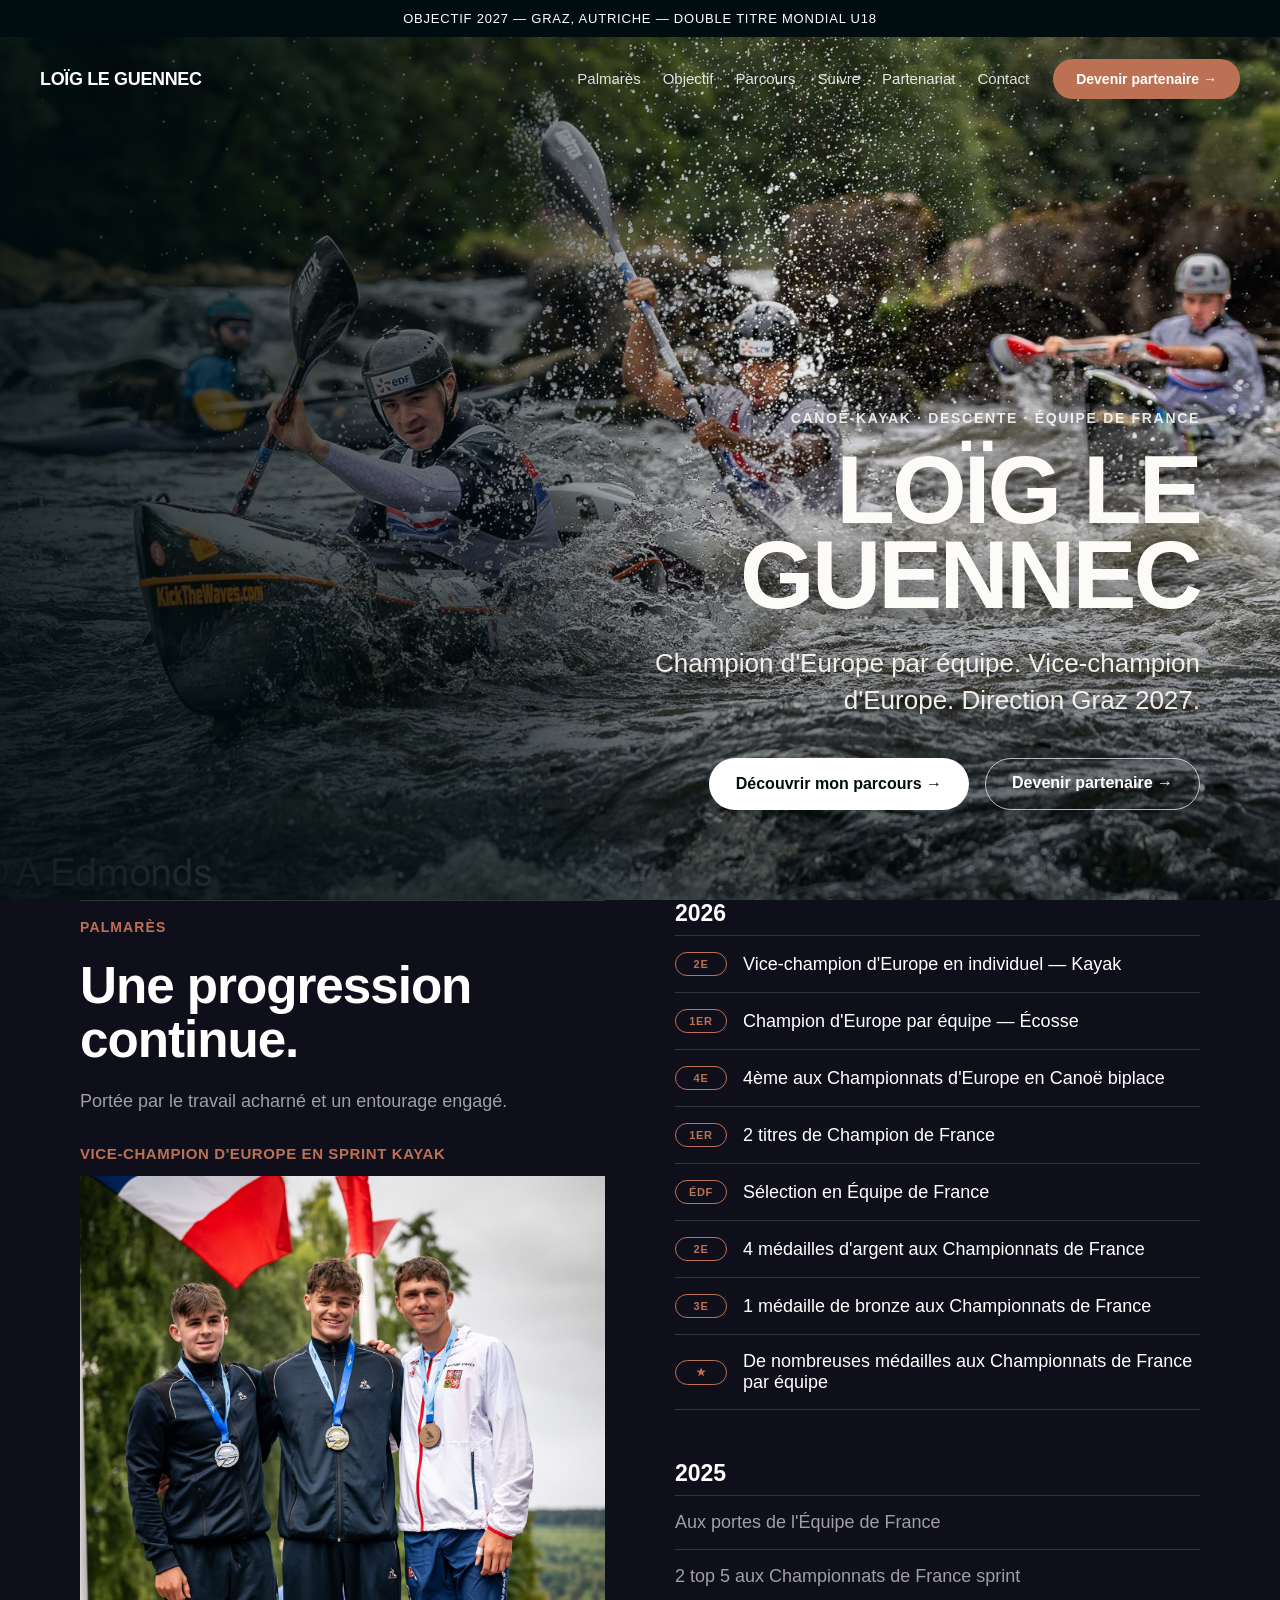
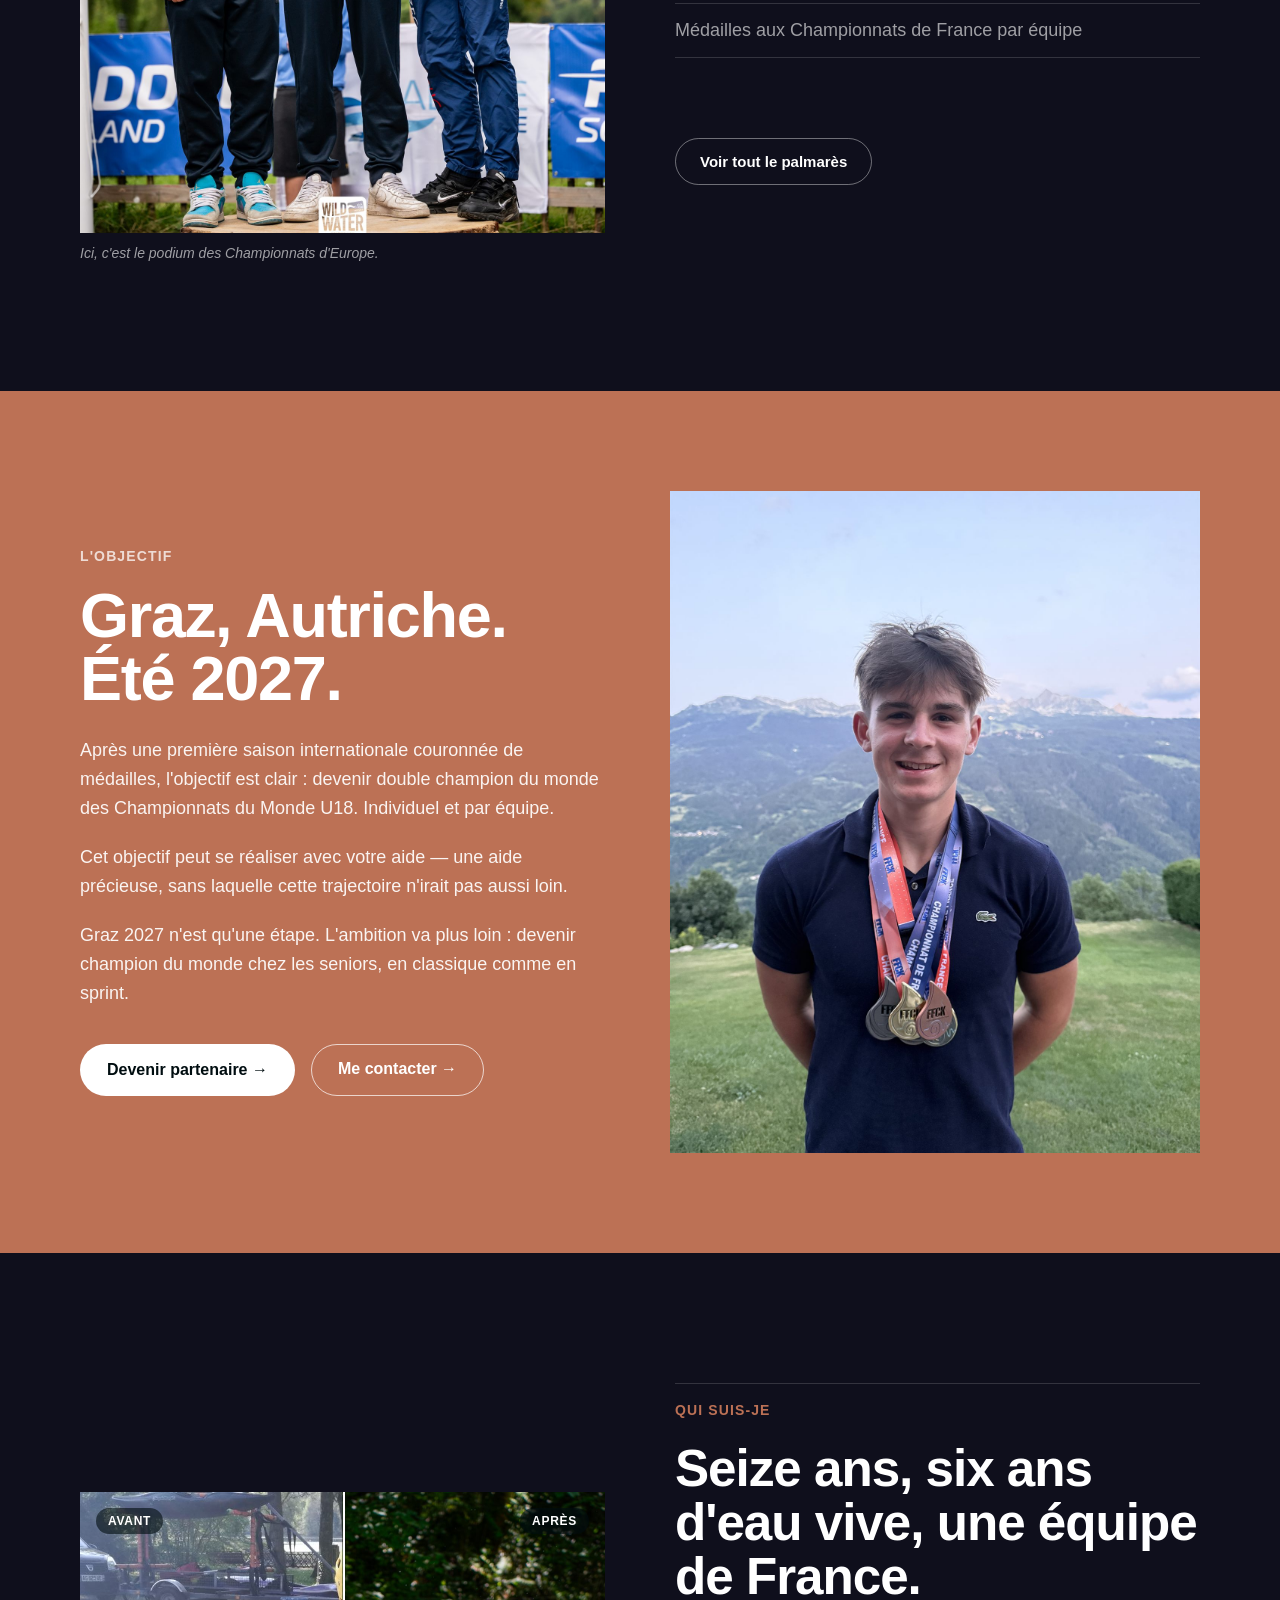
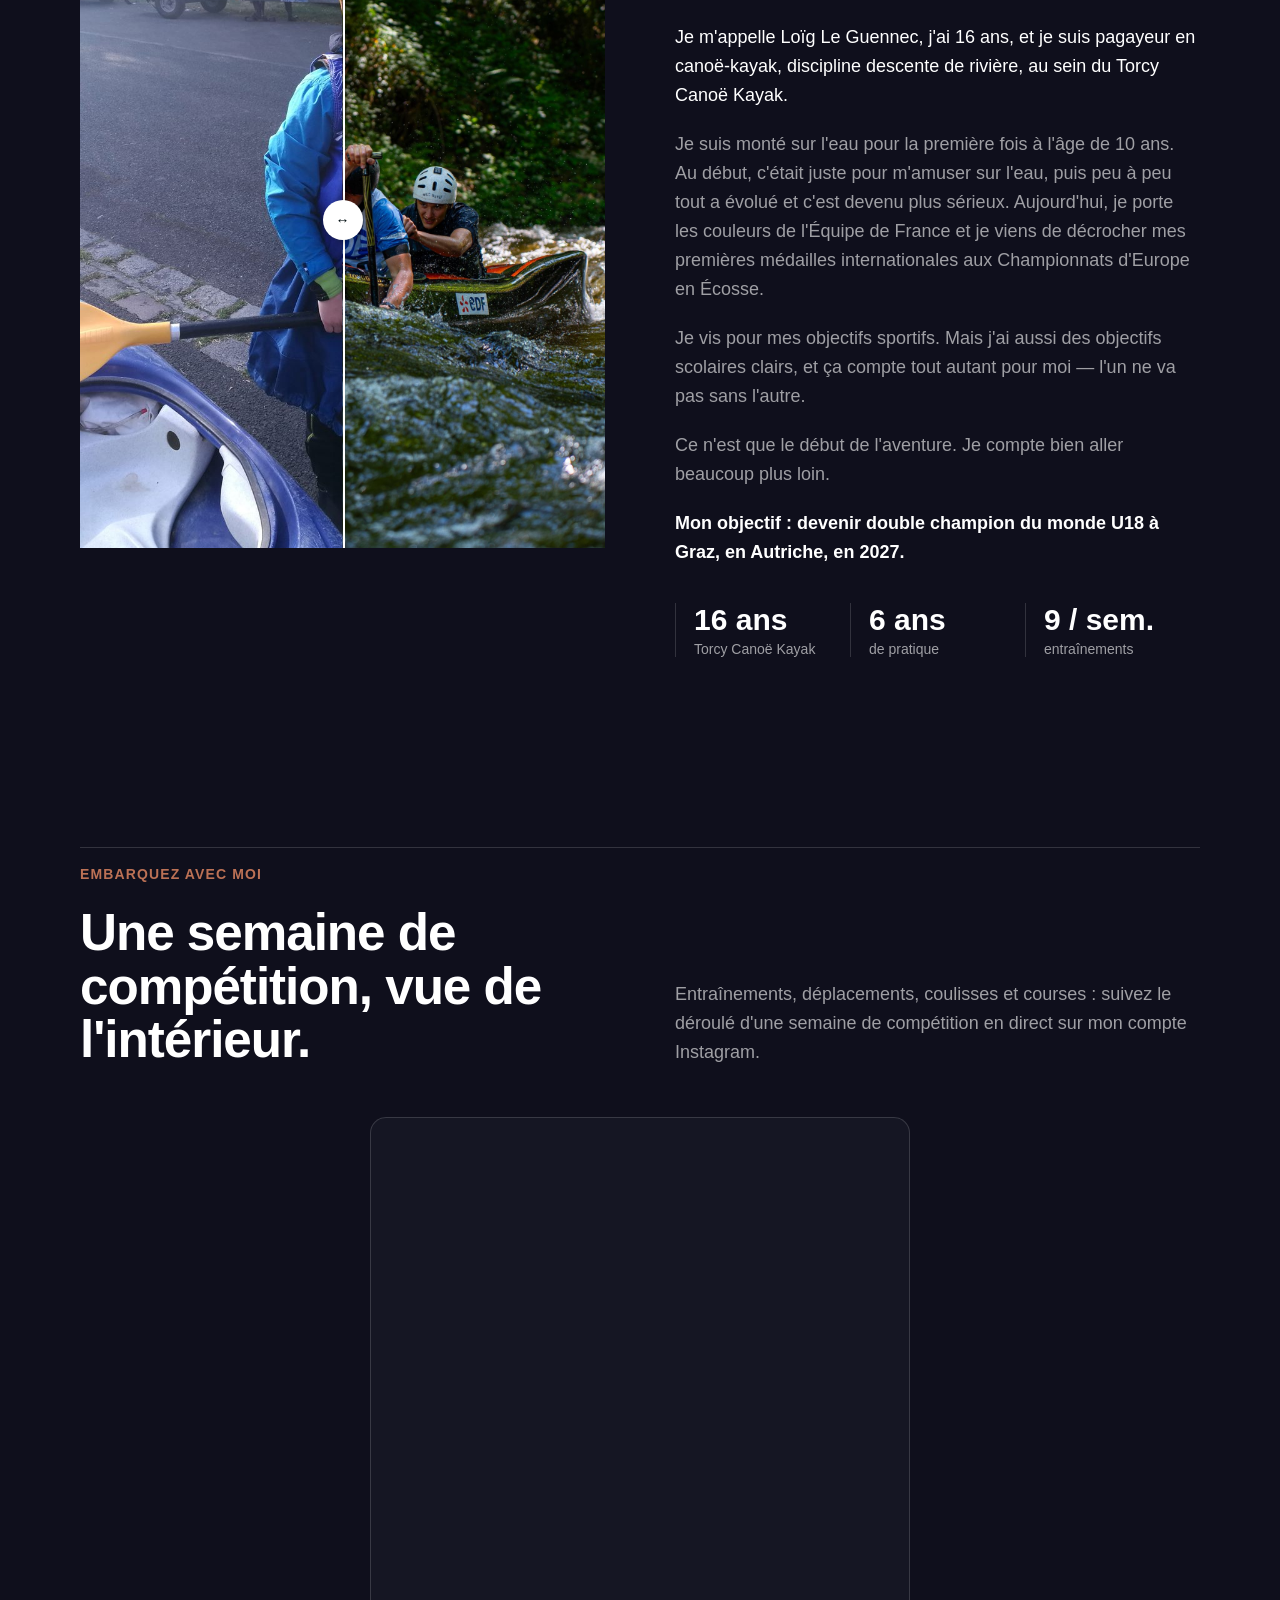
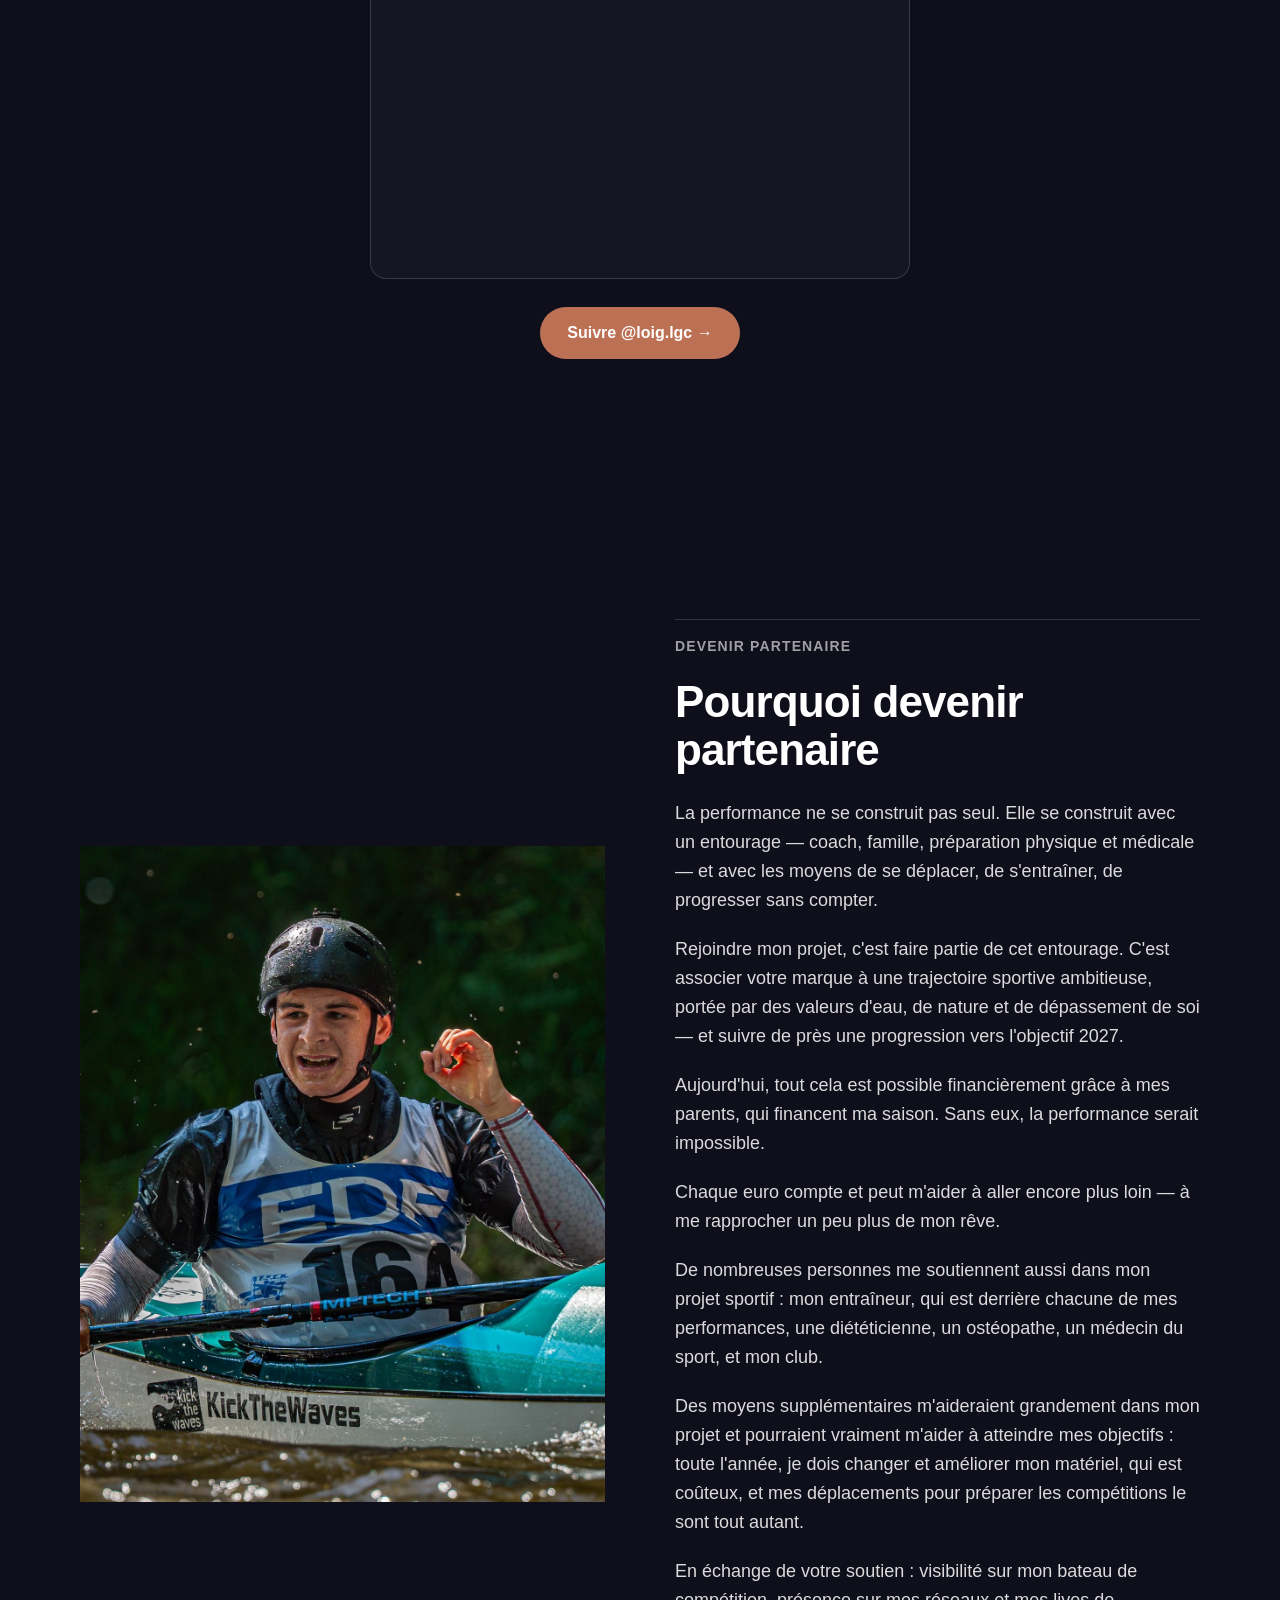
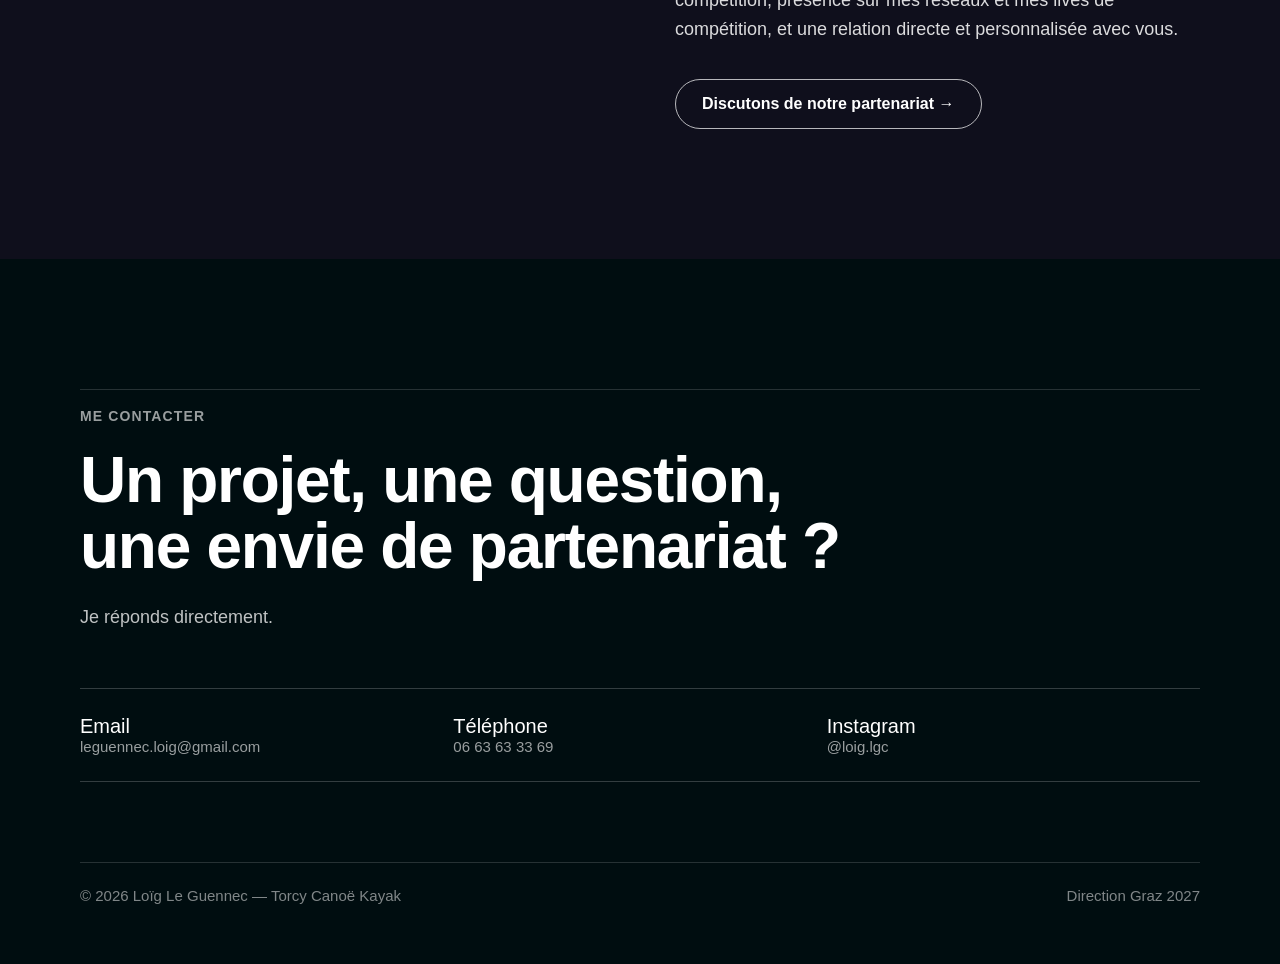
==== index.html @ 2fff41d8 "Site de sponsoring Loig Le Guennec — version de production Site vitrine statique one-page implemente" ====
<!DOCTYPE html>
<html lang="fr">
<head>
<meta charset="utf-8">
<meta name="viewport" content="width=device-width, initial-scale=1">
<title>Loïg Le Guennec — Canoë-kayak, descente, Équipe de France</title>
<meta name="description" content="Loïg Le Guennec, 16 ans, pagayeur en canoë-kayak descente au Torcy Canoë Kayak. Champion d'Europe par équipe, vice-champion d'Europe. Objectif : double titre mondial U18 à Graz 2027. Devenez partenaire.">
<meta name="author" content="Loïg Le Guennec">
<meta name="theme-color" content="#0f0f1c">
<link rel="canonical" href="./">

<meta property="og:type" content="website">
<meta property="og:locale" content="fr_FR">
<meta property="og:site_name" content="Loïg Le Guennec">
<meta property="og:title" content="Loïg Le Guennec — Canoë-kayak, descente, Équipe de France">
<meta property="og:description" content="Champion d'Europe par équipe. Vice-champion d'Europe. Direction Graz 2027.">
<meta property="og:image" content="assets/hero-action2.jpg">
<meta name="twitter:card" content="summary_large_image">

<link rel="icon" href="favicon.svg" type="image/svg+xml">
<link rel="apple-touch-icon" href="favicon.svg">
<link rel="preload" as="image" href="assets/hero-action2.jpg" fetchpriority="high">
<link rel="stylesheet" href="styles.css">
</head>
<body>

<a class="skip-link" href="#top">Aller au contenu</a>

<!-- ============ Header fixe : bandeau + nav ============ -->
<header class="header">
  <div class="announce">Objectif 2027 — Graz, Autriche — Double titre mondial U18</div>

  <nav class="nav" id="nav" aria-label="Navigation principale">
    <a class="nav__logo" href="#top">LOÏG LE GUENNEC</a>

    <button class="nav__burger" id="navBurger" type="button"
            aria-expanded="false" aria-controls="navMenu" aria-label="Ouvrir le menu">
      <span></span><span></span><span></span>
    </button>

    <div class="nav__menu" id="navMenu">
      <ul class="nav__links">
        <li><a href="#palmares">Palmarès</a></li>
        <li><a href="#objectif">Objectif</a></li>
        <li><a href="#qui-suis-je">Parcours</a></li>
        <li><a href="#embarque">Suivre</a></li>
        <li id="navVideoItem" hidden><a href="#bateau">Vidéo</a></li>
        <li><a href="#partenariat">Partenariat</a></li>
        <li><a href="#contact">Contact</a></li>
      </ul>
      <a class="btn btn--accent nav__cta" href="#contact" data-contact-modal>Devenir partenaire →</a>
    </div>
  </nav>
</header>

<main>

  <!-- ============ Hero ============ -->
  <section class="hero" id="top">
    <div class="hero__inner">
      <div class="hero__content">
        <p class="eyebrow eyebrow--hero">Canoë-kayak · Descente · Équipe de France</p>
        <h1 class="hero__title">LOÏG LE<br>GUENNEC</h1>
        <p class="hero__subtitle">Champion d'Europe par équipe. Vice-champion d'Europe. Direction Graz 2027.</p>
        <div class="hero__actions">
          <a class="btn btn--light" href="#qui-suis-je">Découvrir mon parcours →</a>
          <a class="btn btn--ghost" href="#contact" data-contact-modal>Devenir partenaire →</a>
        </div>
      </div>
    </div>
  </section>

  <!-- ============ Palmarès ============ -->
  <section class="section palmares" id="palmares" aria-labelledby="palmares-title">
    <div class="palmares__aside">
      <p class="eyebrow eyebrow--rule eyebrow--accent">Palmarès</p>
      <h2 class="h2" id="palmares-title">Une progression continue.</h2>
      <p class="lead muted">Portée par le travail acharné et un entourage engagé.</p>
      <p class="palmares__highlight">Vice-champion d'Europe en sprint kayak</p>
      <figure class="figure figure--4x5">
        <img src="assets/palmares-podium2.jpg" width="1400" height="1867" loading="lazy" decoding="async"
             style="object-position:center 14%"
             alt="Loïg Le Guennec sur le podium des Championnats d'Europe">
        <figcaption>Ici, c'est le podium des Championnats d'Europe.</figcaption>
      </figure>
    </div>

    <div class="palmares__results">
      <div class="year">
        <h3 class="year__title">2026</h3>
        <ul class="results">
          <li><span class="rank">2E</span><span>Vice-champion d'Europe en individuel — Kayak</span></li>
          <li><span class="rank">1ER</span><span>Champion d'Europe par équipe — Écosse</span></li>
          <li><span class="rank">4E</span><span>4ème aux Championnats d'Europe en Canoë biplace</span></li>
          <li><span class="rank">1ER</span><span>2 titres de Champion de France</span></li>
          <li><span class="rank">ÉDF</span><span>Sélection en Équipe de France</span></li>
          <li><span class="rank">2E</span><span>4 médailles d'argent aux Championnats de France</span></li>
          <li><span class="rank">3E</span><span>1 médaille de bronze aux Championnats de France</span></li>
          <li><span class="rank">★</span><span>De nombreuses médailles aux Championnats de France par équipe</span></li>
        </ul>
      </div>

      <div class="year">
        <h3 class="year__title">2025</h3>
        <ul class="results results--plain">
          <li><span>Aux portes de l'Équipe de France</span></li>
          <li><span>2 top 5 aux Championnats de France sprint</span></li>
          <li><span>Médailles aux Championnats de France par équipe</span></li>
        </ul>
      </div>

      <div id="palmaresMore" hidden>
        <div class="year">
          <h3 class="year__title">2024</h3>
          <ul class="results results--plain">
            <li><span>Champion de France U15 en Kayak individuel</span></li>
            <li><span>Vainqueur de la Coupe de France</span></li>
          </ul>
        </div>
        <div class="year year--last">
          <h3 class="year__title">2023</h3>
          <ul class="results results--plain">
            <li><span>5ème aux Championnats de France en Kayak U15</span></li>
            <li><span>Champion de France en Canoë biplace</span></li>
            <li><span>Vainqueur de la Coupe de France</span></li>
          </ul>
        </div>
      </div>

      <button class="btn btn--outline palmares__toggle" id="palmaresToggle" type="button"
              aria-expanded="false" aria-controls="palmaresMore">Voir tout le palmarès</button>
    </div>
  </section>

  <!-- ============ Objectif ============ -->
  <section class="objectif" id="objectif" aria-labelledby="objectif-title">
    <div class="objectif__inner">
      <div>
        <p class="eyebrow eyebrow--onaccent">L'objectif</p>
        <h2 class="h2 h2--xl" id="objectif-title">Graz, Autriche.<br>Été 2027.</h2>
        <p class="objectif__p">Après une première saison internationale couronnée de médailles, l'objectif est clair&nbsp;: devenir double champion du monde des Championnats du Monde U18. Individuel et par équipe.</p>
        <p class="objectif__p">Cet objectif peut se réaliser avec votre aide — une aide précieuse, sans laquelle cette trajectoire n'irait pas aussi loin.</p>
        <p class="objectif__p">Graz 2027 n'est qu'une étape. L'ambition va plus loin&nbsp;: devenir champion du monde chez les seniors, en classique comme en sprint.</p>
        <div class="actions">
          <a class="btn btn--light" href="#contact" data-contact-modal>Devenir partenaire →</a>
          <a class="btn btn--ghost" href="#contact" data-contact-modal>Me contacter →</a>
        </div>
      </div>
      <figure class="figure figure--4x5 figure--bare">
        <img src="assets/objectif-portrait.jpg" width="1400" height="1867" loading="lazy" decoding="async"
             alt="Loïg Le Guennec aux Championnats d'Europe">
      </figure>
    </div>
  </section>

  <!-- ============ Qui suis-je ============ -->
  <section class="section about" id="qui-suis-je" aria-labelledby="about-title">
    <div class="compare" id="compare">
      <img class="compare__after" src="assets/qui-suis-je2.jpg" width="1400" height="2100" loading="lazy" decoding="async"
           alt="Loïg Le Guennec en canoë biplace, en course">
      <div class="compare__before" id="compareBefore">
        <img src="assets/qui-suis-je-enfant.jpg" width="1400" height="1050" loading="lazy" decoding="async"
             style="object-position:60% center"
             alt="Loïg Le Guennec enfant, à ses débuts en kayak">
      </div>
      <span class="compare__badge compare__badge--left">Avant</span>
      <span class="compare__badge compare__badge--right">Après</span>
      <div class="compare__handle" id="compareHandle" aria-hidden="true">
        <span class="compare__line"></span>
        <span class="compare__grip">↔</span>
      </div>
      <input class="compare__range" id="compareRange" type="range" min="0" max="100" value="50" step="1"
             aria-label="Comparer la photo d'avant et celle d'aujourd'hui">
    </div>

    <div>
      <p class="eyebrow eyebrow--rule eyebrow--accent">Qui suis-je</p>
      <h2 class="h2" id="about-title">Seize ans, six ans d'eau vive, une équipe de France.</h2>
      <p class="lead">Je m'appelle Loïg Le Guennec, j'ai 16 ans, et je suis pagayeur en canoë-kayak, discipline descente de rivière, au sein du Torcy Canoë Kayak.</p>
      <p class="lead muted">Je suis monté sur l'eau pour la première fois à l'âge de 10 ans. Au début, c'était juste pour m'amuser sur l'eau, puis peu à peu tout a évolué et c'est devenu plus sérieux. Aujourd'hui, je porte les couleurs de l'Équipe de France et je viens de décrocher mes premières médailles internationales aux Championnats d'Europe en Écosse.</p>
      <p class="lead muted">Je vis pour mes objectifs sportifs. Mais j'ai aussi des objectifs scolaires clairs, et ça compte tout autant pour moi — l'un ne va pas sans l'autre.</p>
      <p class="lead muted">Ce n'est que le début de l'aventure. Je compte bien aller beaucoup plus loin.</p>
      <p class="lead lead--strong">Mon objectif&nbsp;: devenir double champion du monde U18 à Graz, en Autriche, en 2027.</p>

      <div class="stats">
        <div class="stat"><span class="stat__value">16 ans</span><span class="stat__label">Torcy Canoë Kayak</span></div>
        <div class="stat"><span class="stat__value">6 ans</span><span class="stat__label">de pratique</span></div>
        <div class="stat"><span class="stat__value">9 / sem.</span><span class="stat__label">entraînements</span></div>
      </div>
    </div>
  </section>

  <!-- ============ Embarquez avec moi ============ -->
  <section class="section section--stack embarque" id="embarque" aria-labelledby="embarque-title">
    <p class="eyebrow eyebrow--rule eyebrow--accent">Embarquez avec moi</p>
    <div class="split">
      <h2 class="h2" id="embarque-title">Une semaine de compétition, vue de l'intérieur.</h2>
      <p class="lead muted">Entraînements, déplacements, coulisses et courses&nbsp;: suivez le déroulé d'une semaine de compétition en direct sur mon compte Instagram.</p>
    </div>
    <div class="embed">
      <iframe src="https://www.instagram.com/p/Das0fJRMYJb/embed" height="760" loading="lazy"
              scrolling="no" allowtransparency="true"
              title="Publication Instagram de Loïg Le Guennec"></iframe>
    </div>
    <p class="center">
      <a class="btn btn--accent" href="https://instagram.com/loig.lgc" target="_blank" rel="noopener">Suivre @loig.lgc →</a>
    </p>
  </section>

  <!-- ============ Dans le bateau ============ -->
  <!-- DEV : section révélée par script.js uniquement si assets/dans-le-bateau.mp4 est présent et lisible. -->
  <section class="section section--stack bateau" id="bateau" aria-labelledby="bateau-title" hidden>
    <p class="eyebrow eyebrow--rule">Dans le bateau</p>
    <div class="split">
      <h2 class="h2" id="bateau-title">Embarquez avec moi, dans le bateau.</h2>
      <p class="lead muted-strong">Une caméra embarquée pour vivre la course depuis le kayak, au plus près de la rivière.</p>
    </div>
    <div class="video">
      <video id="bateauVideo" src="assets/dans-le-bateau.mp4" poster="assets/hero-action2.jpg"
             controls playsinline preload="metadata"></video>
    </div>
  </section>

  <!-- ============ Partenariat ============ -->
  <section class="section partenariat" id="partenariat" aria-labelledby="partenariat-title">
    <figure class="figure figure--4x5 figure--bare">
      <img src="assets/partenaire-edf2.jpg" width="1200" height="1500" loading="lazy" decoding="async"
           alt="Loïg Le Guennec en compétition, partenaires visibles sur le bateau">
    </figure>
    <div>
      <p class="eyebrow eyebrow--rule">Devenir partenaire</p>
      <h2 class="h2 h2--md" id="partenariat-title">Pourquoi devenir partenaire</h2>
      <p class="lead lead--soft">La performance ne se construit pas seul. Elle se construit avec un entourage — coach, famille, préparation physique et médicale — et avec les moyens de se déplacer, de s'entraîner, de progresser sans compter.</p>
      <p class="lead lead--soft">Rejoindre mon projet, c'est faire partie de cet entourage. C'est associer votre marque à une trajectoire sportive ambitieuse, portée par des valeurs d'eau, de nature et de dépassement de soi — et suivre de près une progression vers l'objectif 2027.</p>
      <p class="lead lead--soft">Aujourd'hui, tout cela est possible financièrement grâce à mes parents, qui financent ma saison. Sans eux, la performance serait impossible.</p>
      <p class="lead lead--soft">Chaque euro compte et peut m'aider à aller encore plus loin — à me rapprocher un peu plus de mon rêve.</p>
      <p class="lead lead--soft">De nombreuses personnes me soutiennent aussi dans mon projet sportif&nbsp;: mon entraîneur, qui est derrière chacune de mes performances, une diététicienne, un ostéopathe, un médecin du sport, et mon club.</p>
      <p class="lead lead--soft">Des moyens supplémentaires m'aideraient grandement dans mon projet et pourraient vraiment m'aider à atteindre mes objectifs&nbsp;: toute l'année, je dois changer et améliorer mon matériel, qui est coûteux, et mes déplacements pour préparer les compétitions le sont tout autant.</p>
      <p class="lead lead--soft">En échange de votre soutien&nbsp;: visibilité sur mon bateau de compétition, présence sur mes réseaux et mes lives de compétition, et une relation directe et personnalisée avec vous.</p>
      <a class="btn btn--ghost" href="#contact" data-contact-modal>Discutons de notre partenariat →</a>
    </div>
  </section>

</main>

<!-- ============ Contact / footer ============ -->
<footer class="footer" id="contact">
  <div class="footer__inner">
    <p class="eyebrow eyebrow--rule">Me contacter</p>
    <h2 class="h2 h2--xxl">Un projet, une question, une envie de partenariat&nbsp;?</h2>
    <p class="lead muted-strong">Je réponds directement.</p>

    <div class="contacts">
      <a href="mailto:leguennec.loig@gmail.com">Email<span>leguennec.loig@gmail.com</span></a>
      <a href="tel:+33663633369">Téléphone<span>06 63 63 33 69</span></a>
      <a href="https://instagram.com/loig.lgc" target="_blank" rel="noopener">Instagram<span>@loig.lgc</span></a>
    </div>

    <div class="footer__bottom">
      <span>© 2026 Loïg Le Guennec — Torcy Canoë Kayak</span>
      <span>Direction Graz 2027</span>
    </div>
  </div>
</footer>

<!-- ============ Popup contact ============ -->
<div class="modal" id="contactModal" hidden>
  <div class="modal__overlay" data-modal-close></div>
  <div class="modal__card" role="dialog" aria-modal="true" aria-labelledby="modalTitle">
    <button class="modal__close" type="button" data-modal-close aria-label="Fermer">×</button>
    <p class="modal__eyebrow">Me contacter</p>
    <h3 class="modal__title" id="modalTitle">Discutons de notre partenariat.</h3>
    <div class="modal__links">
      <a href="mailto:leguennec.loig@gmail.com">Email<span>leguennec.loig@gmail.com</span></a>
      <a href="tel:+33663633369">Téléphone<span>06 63 63 33 69</span></a>
      <a href="https://instagram.com/loig.lgc" target="_blank" rel="noopener">Instagram<span>@loig.lgc</span></a>
    </div>
  </div>
</div>

<script type="application/ld+json">
{
  "@context": "https://schema.org",
  "@type": "Person",
  "name": "Loïg Le Guennec",
  "jobTitle": "Athlète de canoë-kayak — descente de rivière",
  "nationality": "FR",
  "email": "leguennec.loig@gmail.com",
  "telephone": "+33663633369",
  "memberOf": { "@type": "SportsTeam", "name": "Torcy Canoë Kayak" },
  "sameAs": ["https://instagram.com/loig.lgc"]
}
</script>

<script src="script.js" defer></script>
</body>
</html>
---- styles.css ----
/* =========================================================
   Loïg Le Guennec — site de sponsoring
   Design tokens issus du handoff Claude Design
   ========================================================= */

:root {
  --bg: #0f0f1c;
  --bg-deep: #000d10;
  --bg-card: #151623;
  --bg-video: #1a1b2b;
  --accent: #bc7155;
  --text: #ffffff;
  --muted: rgba(255, 255, 255, 0.6);
  --muted-strong: rgba(255, 255, 255, 0.75);
  --soft: rgba(255, 255, 255, 0.85);
  --rule: rgba(255, 255, 255, 0.15);
  --rule-strong: rgba(255, 255, 255, 0.2);

  --modal-bg: #ffffff;
  --modal-text: #000d10;
  --modal-muted: #8e8e95;
  --modal-rule: #d5d3d4;

  --font: 'Helvetica Neue', Arial, Helvetica, sans-serif;
  --maxw: 1200px;
  --gutter: 40px;
  --header-h: 106px;
}

*, *::before, *::after { box-sizing: border-box; }

html {
  scroll-behavior: smooth;
  -webkit-text-size-adjust: 100%;
}

body {
  margin: 0;
  font-family: var(--font);
  background: var(--bg);
  color: var(--text);
  overflow-x: hidden;
  -webkit-font-smoothing: antialiased;
}

img, video, iframe { max-width: 100%; }

a { color: inherit; text-decoration: none; }

::selection { background: var(--accent); color: #fff; }

:focus-visible {
  outline: 2px solid var(--accent);
  outline-offset: 3px;
}

.skip-link {
  position: absolute;
  left: -9999px;
  top: 0;
  z-index: 200;
  background: #fff;
  color: var(--bg-deep);
  padding: 12px 20px;
  font-weight: 700;
}
.skip-link:focus { left: 12px; top: 12px; }

/* L'attribut hidden doit primer sur tout display: de composant */
[hidden] { display: none !important; }

body.is-locked { overflow: hidden; }

/* ---------------------------------------------------------
   Typographie partagée
   --------------------------------------------------------- */

.h2 {
  font-size: clamp(32px, 4vw, 52px);
  line-height: 1.05;
  font-weight: 700;
  letter-spacing: -0.02em;
  margin: 0 0 20px;
}
.h2--md  { font-size: clamp(30px, 3.6vw, 44px); line-height: 1.08; margin-bottom: 26px; }
.h2--xl  { font-size: clamp(36px, 5vw, 63px);   line-height: 1;    margin-bottom: 26px; }
.h2--xxl { font-size: clamp(34px, 5vw, 68px);   line-height: 1.02; margin-bottom: 24px; max-width: 800px; }

.eyebrow {
  font-size: 14px;
  letter-spacing: 0.08em;
  font-weight: 700;
  text-transform: uppercase;
  color: var(--muted);
  margin: 0 0 20px;
}
.eyebrow--accent   { color: var(--accent); }
.eyebrow--onaccent { color: rgba(255, 255, 255, 0.75); }
.eyebrow--rule {
  border-top: 1px solid var(--rule);
  padding-top: 18px;
  margin-bottom: 24px;
}

.lead {
  font-size: 18px;
  line-height: 1.61;
  margin: 0 0 20px;
}
.lead--strong { font-weight: 700; margin-bottom: 36px; }
.lead--soft   { color: var(--soft); }
.muted        { color: var(--muted); }
.muted-strong { color: var(--muted-strong); }
.center       { text-align: center; margin: 28px 0 0; }

/* ---------------------------------------------------------
   Boutons
   --------------------------------------------------------- */

.btn {
  display: inline-block;
  border-radius: 1000px;
  font-size: 16px;
  font-weight: 700;
  font-family: inherit;
  padding: 16px 26px;
  border: 1px solid transparent;
  cursor: pointer;
  white-space: nowrap;
  transition: transform 0.2s ease, background-color 0.2s ease, color 0.2s ease, border-color 0.2s ease;
}
.btn:hover { transform: translateY(-1px); }

.btn--light  { background: #fff; color: var(--bg-deep); }
.btn--light:hover { background: #f0ece6; }

.btn--accent { background: var(--accent); color: #fff; }
.btn--accent:hover { background: #a85f42; }

.btn--ghost {
  background: transparent;
  color: #fff;
  border-color: rgba(255, 255, 255, 0.7);
  padding: 15px 26px;
}
.btn--ghost:hover { background: rgba(255, 255, 255, 0.1); }

.btn--outline {
  background: transparent;
  color: #fff;
  border-color: rgba(255, 255, 255, 0.4);
  font-size: 15px;
  padding: 14px 24px;
}
.btn--outline:hover { border-color: #fff; background: rgba(255, 255, 255, 0.08); }

.actions { display: flex; gap: 16px; flex-wrap: wrap; }

/* ---------------------------------------------------------
   Header
   --------------------------------------------------------- */

.header {
  position: fixed;
  inset: 0 0 auto 0;
  z-index: 50;
}

.announce {
  background: var(--bg-deep);
  text-align: center;
  padding: 11px 16px;
  font-size: 13px;
  letter-spacing: 0.06em;
  text-transform: uppercase;
}

.nav {
  display: flex;
  align-items: center;
  justify-content: space-between;
  gap: 24px;
  padding: 22px var(--gutter);
  background: transparent;
  transition: padding 0.25s ease, background-color 0.25s ease, box-shadow 0.25s ease;
}
.nav.is-solid {
  padding: 16px var(--gutter);
  background: rgba(15, 15, 28, 0.92);
  -webkit-backdrop-filter: blur(10px);
  backdrop-filter: blur(10px);
  box-shadow: 0 1px 0 rgba(255, 255, 255, 0.12);
}

.nav__logo {
  font-size: 18px;
  font-weight: 700;
  letter-spacing: -0.02em;
  white-space: nowrap;
}

.nav__menu {
  display: flex;
  align-items: center;
  gap: 24px;
  flex-wrap: wrap;
  justify-content: flex-end;
}

.nav__links {
  display: flex;
  align-items: center;
  gap: 22px;
  flex-wrap: wrap;
  list-style: none;
  margin: 0;
  padding: 0;
}
.nav__links a {
  font-size: 15px;
  opacity: 0.85;
  transition: opacity 0.2s ease, color 0.2s ease;
}
.nav__links a:hover { opacity: 1; color: var(--accent); }

.nav__cta { font-size: 14px; padding: 11px 22px; }

.nav__burger {
  display: none;
  flex-direction: column;
  justify-content: center;
  gap: 5px;
  width: 44px;
  height: 40px;
  padding: 0 10px;
  background: transparent;
  border: 1px solid rgba(255, 255, 255, 0.35);
  border-radius: 1000px;
  cursor: pointer;
}
.nav__burger span {
  display: block;
  height: 2px;
  background: #fff;
  border-radius: 2px;
  transition: transform 0.25s ease, opacity 0.2s ease;
}
.nav__burger[aria-expanded="true"] span:nth-child(1) { transform: translateY(7px) rotate(45deg); }
.nav__burger[aria-expanded="true"] span:nth-child(2) { opacity: 0; }
.nav__burger[aria-expanded="true"] span:nth-child(3) { transform: translateY(-7px) rotate(-45deg); }

/* ---------------------------------------------------------
   Hero
   --------------------------------------------------------- */

.hero {
  position: relative;
  min-height: 100vh;
  min-height: 100svh;
  display: flex;
  align-items: flex-end;
  justify-content: flex-end;
  background-image:
    linear-gradient(90deg, rgba(0,13,16,0.85) 0%, rgba(0,13,16,0.5) 42%, rgba(0,13,16,0.05) 62%),
    linear-gradient(0deg, rgba(0,13,16,0.6) 0%, rgba(0,13,16,0) 45%),
    url('assets/hero-action2.jpg');
  background-size: cover;
  background-position: 22% 42%;
}
.hero__inner {
  max-width: var(--maxw);
  margin: 0 auto;
  width: 100%;
  padding: calc(var(--header-h) + 40px) var(--gutter) 90px;
  display: flex;
  justify-content: flex-end;
}
.hero__content { text-align: right; max-width: 640px; }

.eyebrow--hero {
  font-size: 14px;
  letter-spacing: 0.12em;
  color: rgba(255, 255, 255, 0.85);
  margin-bottom: 22px;
  text-shadow: 0 2px 14px rgba(0, 0, 0, 0.5);
}

.hero__title {
  font-size: clamp(40px, 7.5vw, 110px);
  line-height: 0.88;
  font-weight: 700;
  letter-spacing: -0.03em;
  color: #fdfbf8;
  margin: 0 0 28px;
  text-shadow: 0 4px 24px rgba(0, 0, 0, 0.45);
}

.hero__subtitle {
  font-size: clamp(18px, 2.1vw, 26px);
  line-height: 1.4;
  color: #f2efe9;
  margin: 0 0 40px;
  text-shadow: 0 2px 16px rgba(0, 0, 0, 0.5);
}

.hero__actions { display: flex; gap: 16px; flex-wrap: wrap; justify-content: flex-end; }

/* ---------------------------------------------------------
   Sections génériques
   --------------------------------------------------------- */

.section {
  max-width: var(--maxw);
  margin: 0 auto;
  padding: 130px var(--gutter);
  display: grid;
  grid-template-columns: repeat(auto-fit, minmax(min(340px, 100%), 1fr));
  gap: 70px;
  align-items: center;
}
.section--stack { display: block; }

.split {
  display: grid;
  grid-template-columns: repeat(auto-fit, minmax(min(340px, 100%), 1fr));
  gap: 70px;
  align-items: end;
  margin-bottom: 50px;
}
.split .h2, .split .lead { margin: 0; }

[id] { scroll-margin-top: calc(var(--header-h) + 8px); }

.figure { margin: 0; }
.figure--4x5 > img {
  aspect-ratio: 4 / 5;
  width: 100%;
  height: 100%;
  object-fit: cover;
  display: block;
  background: var(--bg-card);
}
.figure--4x5:not(.figure--bare) > img { background: var(--bg-card); }
.figure figcaption {
  font-size: 14px;
  color: var(--muted);
  font-style: italic;
  margin-top: 12px;
}

/* ---------------------------------------------------------
   Palmarès
   --------------------------------------------------------- */

.palmares { padding-top: 0; padding-bottom: 130px; align-items: start; }
.palmares__aside { position: sticky; top: calc(var(--header-h) + 10px); }
.palmares__highlight {
  font-size: 15px;
  letter-spacing: 0.04em;
  text-transform: uppercase;
  color: var(--accent);
  font-weight: 700;
  margin: 30px 0 14px;
}
.palmares__aside .lead { margin-bottom: 0; }

.year { margin-bottom: 50px; }
.year--last { margin-bottom: 0; }
.year__title {
  font-size: 23px;
  font-weight: 700;
  margin: 0 0 4px;
}
.year__title + .results { border-top: 1px solid var(--rule); margin-top: 8px; }

.results { list-style: none; margin: 0; padding: 0; }
.results li {
  display: flex;
  align-items: center;
  gap: 16px;
  padding: 16px 0;
  border-bottom: 1px solid var(--rule);
  font-size: 18px;
}
.results--plain li { align-items: baseline; gap: 14px; color: var(--muted); }

.rank {
  flex: none;
  min-width: 52px;
  text-align: center;
  font-size: 11px;
  letter-spacing: 0.06em;
  font-weight: 700;
  color: var(--accent);
  border: 1px solid var(--accent);
  border-radius: 1000px;
  padding: 5px 10px;
}

.palmares__toggle { margin-top: 30px; }

/* ---------------------------------------------------------
   Objectif
   --------------------------------------------------------- */

.objectif { background: var(--accent); color: #fff; }
.objectif__inner {
  max-width: var(--maxw);
  margin: 0 auto;
  padding: 100px var(--gutter);
  display: grid;
  grid-template-columns: repeat(auto-fit, minmax(min(340px, 100%), 1fr));
  gap: 60px;
  align-items: center;
}
.objectif__p {
  font-size: 18px;
  line-height: 1.61;
  color: rgba(255, 255, 255, 0.92);
  max-width: 520px;
  margin: 0 0 20px;
}
.objectif__p:last-of-type { margin-bottom: 36px; }

/* ---------------------------------------------------------
   Qui suis-je — comparateur avant / après
   --------------------------------------------------------- */

.about { align-items: center; }

.compare {
  position: relative;
  aspect-ratio: 4 / 5;
  overflow: hidden;
  background: var(--bg-card);
  user-select: none;
  -webkit-user-select: none;
  touch-action: pan-y;
}
.compare img {
  width: 100%;
  height: 100%;
  object-fit: cover;
  display: block;
  pointer-events: none;
}
.compare__before {
  position: absolute;
  inset: 0;
  overflow: hidden;
  clip-path: inset(0 50% 0 0);
}
.compare__badge {
  position: absolute;
  top: 16px;
  background: rgba(0, 13, 16, 0.6);
  color: #fff;
  font-size: 12px;
  letter-spacing: 0.06em;
  text-transform: uppercase;
  font-weight: 700;
  padding: 6px 12px;
  border-radius: 1000px;
}
.compare__badge--left  { left: 16px; }
.compare__badge--right { right: 16px; }

.compare__handle {
  position: absolute;
  top: 0;
  bottom: 0;
  left: 50%;
  width: 0;
  pointer-events: none;
}
.compare__line {
  position: absolute;
  top: 0;
  bottom: 0;
  left: 0;
  width: 2px;
  background: #fff;
  box-shadow: 0 0 8px rgba(0, 0, 0, 0.4);
}
.compare__grip {
  position: absolute;
  top: 50%;
  left: 0;
  transform: translate(-50%, -50%);
  width: 40px;
  height: 40px;
  border-radius: 50%;
  background: #fff;
  display: flex;
  align-items: center;
  justify-content: center;
  font-size: 14px;
  color: var(--bg-deep);
  box-shadow: 0 2px 10px rgba(0, 0, 0, 0.3);
}

.compare__range {
  position: absolute;
  inset: 0;
  width: 100%;
  height: 100%;
  margin: 0;
  opacity: 0;
  cursor: ew-resize;
  -webkit-appearance: none;
  appearance: none;
  background: transparent;
}
.compare__range::-webkit-slider-thumb {
  -webkit-appearance: none;
  width: 44px;
  height: 100%;
  cursor: ew-resize;
}
.compare__range::-moz-range-thumb {
  width: 44px;
  height: 100%;
  border: 0;
  cursor: ew-resize;
}
.compare__range:focus-visible { opacity: 1; outline-offset: -4px; }

/* Stats */
.stats {
  display: grid;
  grid-template-columns: repeat(auto-fit, minmax(min(120px, 100%), 1fr));
  gap: 0;
}
.stat { border-left: 1px solid var(--rule); padding-left: 18px; }
.stat__value { display: block; font-size: 30px; font-weight: 700; }
.stat__label { display: block; font-size: 14px; color: var(--muted); margin-top: 4px; }

/* ---------------------------------------------------------
   Embarquez avec moi / Dans le bateau
   --------------------------------------------------------- */

.embarque { padding-top: 60px; }

.embed {
  max-width: 540px;
  margin: 0 auto;
  border-radius: 16px;
  overflow: hidden;
  border: 1px solid var(--rule);
  background: var(--bg-card);
}
.embed iframe { display: block; width: 100%; border: none; }

.bateau { background: var(--bg); }
.video {
  aspect-ratio: 16 / 9;
  background: var(--bg-video);
  border-radius: 16px;
  overflow: hidden;
}
.video video {
  width: 100%;
  height: 100%;
  object-fit: cover;
  display: block;
  background: var(--bg-video);
}

/* ---------------------------------------------------------
   Partenariat
   --------------------------------------------------------- */

.partenariat { background: var(--bg); }
.partenariat .lead:last-of-type { margin-bottom: 36px; }

/* ---------------------------------------------------------
   Footer / contact
   --------------------------------------------------------- */

.footer { background: var(--bg-deep); }
.footer__inner {
  max-width: var(--maxw);
  margin: 0 auto;
  padding: 130px var(--gutter) 60px;
}
.footer .lead { margin-bottom: 56px; }

.contacts {
  display: grid;
  grid-template-columns: repeat(auto-fit, minmax(min(260px, 100%), 1fr));
  border-top: 1px solid var(--rule-strong);
  margin-bottom: 80px;
}
.contacts a {
  display: block;
  padding: 26px 0;
  border-bottom: 1px solid var(--rule-strong);
  font-size: 20px;
  transition: color 0.2s ease;
}
.contacts a span {
  display: block;
  font-size: 15px;
  color: var(--muted);
}
.contacts a:hover { color: var(--accent); }

.footer__bottom {
  display: flex;
  justify-content: space-between;
  align-items: center;
  flex-wrap: wrap;
  gap: 16px;
  padding-top: 24px;
  border-top: 1px solid var(--rule);
  font-size: 15px;
  color: rgba(255, 255, 255, 0.5);
}

/* ---------------------------------------------------------
   Popup contact
   --------------------------------------------------------- */

.modal {
  position: fixed;
  inset: 0;
  z-index: 100;
  display: flex;
  align-items: center;
  justify-content: center;
  padding: 24px;
}
.modal[hidden] { display: none; }
.modal__overlay { position: absolute; inset: 0; background: rgba(0, 13, 16, 0.75); }

.modal__card {
  position: relative;
  background: var(--modal-bg);
  color: var(--modal-text);
  border-radius: 20px;
  max-width: 460px;
  width: 100%;
  padding: 44px 40px;
  max-height: calc(100vh - 48px);
  overflow-y: auto;
}
.modal__close {
  position: absolute;
  top: 20px;
  right: 20px;
  background: none;
  border: none;
  font-size: 22px;
  line-height: 1;
  cursor: pointer;
  color: var(--modal-muted);
  font-family: inherit;
}
.modal__close:hover { color: var(--modal-text); }

.modal__eyebrow {
  font-size: 14px;
  letter-spacing: 0.08em;
  text-transform: uppercase;
  color: var(--modal-muted);
  font-weight: 700;
  margin: 0 0 14px;
}
.modal__title {
  font-size: 28px;
  font-weight: 700;
  letter-spacing: -0.02em;
  margin: 0 0 26px;
}
.modal__links { display: flex; flex-direction: column; border-top: 1px solid var(--modal-rule); }
.modal__links a {
  display: block;
  padding: 18px 0;
  border-bottom: 1px solid var(--modal-rule);
  font-size: 17px;
  transition: color 0.2s ease;
}
.modal__links a:last-child { border-bottom: none; }
.modal__links a span { display: block; font-size: 14px; color: var(--modal-muted); }
.modal__links a:hover { color: var(--accent); }

/* ---------------------------------------------------------
   Responsive
   --------------------------------------------------------- */

@media (max-width: 1000px) {
  .nav__links { gap: 16px; }
  .nav__links a { font-size: 14px; }
}

@media (max-width: 900px) {
  :root { --header-h: 98px; }

  .nav { flex-wrap: wrap; }
  .nav__burger { display: flex; }

  .nav__menu {
    display: none;
    order: 3;
    width: 100%;
    flex-direction: column;
    align-items: stretch;
    gap: 0;
    margin-top: 16px;
    padding-top: 8px;
    border-top: 1px solid var(--rule);
  }
  .nav.is-open .nav__menu { display: flex; }
  .nav.is-open {
    background: rgba(15, 15, 28, 0.97);
    -webkit-backdrop-filter: blur(10px);
    backdrop-filter: blur(10px);
    max-height: calc(100vh - 40px);
    overflow-y: auto;
  }

  .nav__links { flex-direction: column; align-items: stretch; gap: 0; }
  .nav__links a {
    display: block;
    padding: 14px 0;
    font-size: 17px;
    opacity: 1;
    border-bottom: 1px solid var(--rule);
  }
  .nav__cta { align-self: flex-start; margin: 18px 0 6px; font-size: 15px; padding: 13px 24px; }
}

@media (max-width: 760px) {
  :root { --gutter: 22px; }

  .section { padding: 80px var(--gutter); gap: 44px; }
  .palmares { padding-top: 0; padding-bottom: 80px; }
  .palmares__aside { position: static; }
  .objectif__inner { padding: 72px var(--gutter); gap: 44px; }
  .split { gap: 28px; margin-bottom: 36px; }
  .footer__inner { padding: 80px var(--gutter) 48px; }
  .embarque { padding-top: 40px; }

  .hero__inner { padding: calc(var(--header-h) + 24px) var(--gutter) 64px; }
  .hero__content { text-align: left; }
  .hero__actions { justify-content: flex-start; }

  .lead, .objectif__p, .results li { font-size: 17px; }

  .btn { width: 100%; text-align: center; }
  .actions, .hero__actions { width: 100%; }
  .btn--outline, .nav__cta { width: auto; }

  .results li { gap: 12px; }
  .rank { min-width: 46px; font-size: 10px; }

  .stats { grid-template-columns: 1fr; gap: 18px; }

  .modal__card { padding: 36px 26px; }
  .footer .contacts { margin-bottom: 56px; }
}

@media (prefers-reduced-motion: reduce) {
  html { scroll-behavior: auto; }
  *, *::before, *::after {
    animation-duration: 0.01ms !important;
    transition-duration: 0.01ms !important;
  }
  .btn:hover { transform: none; }
}
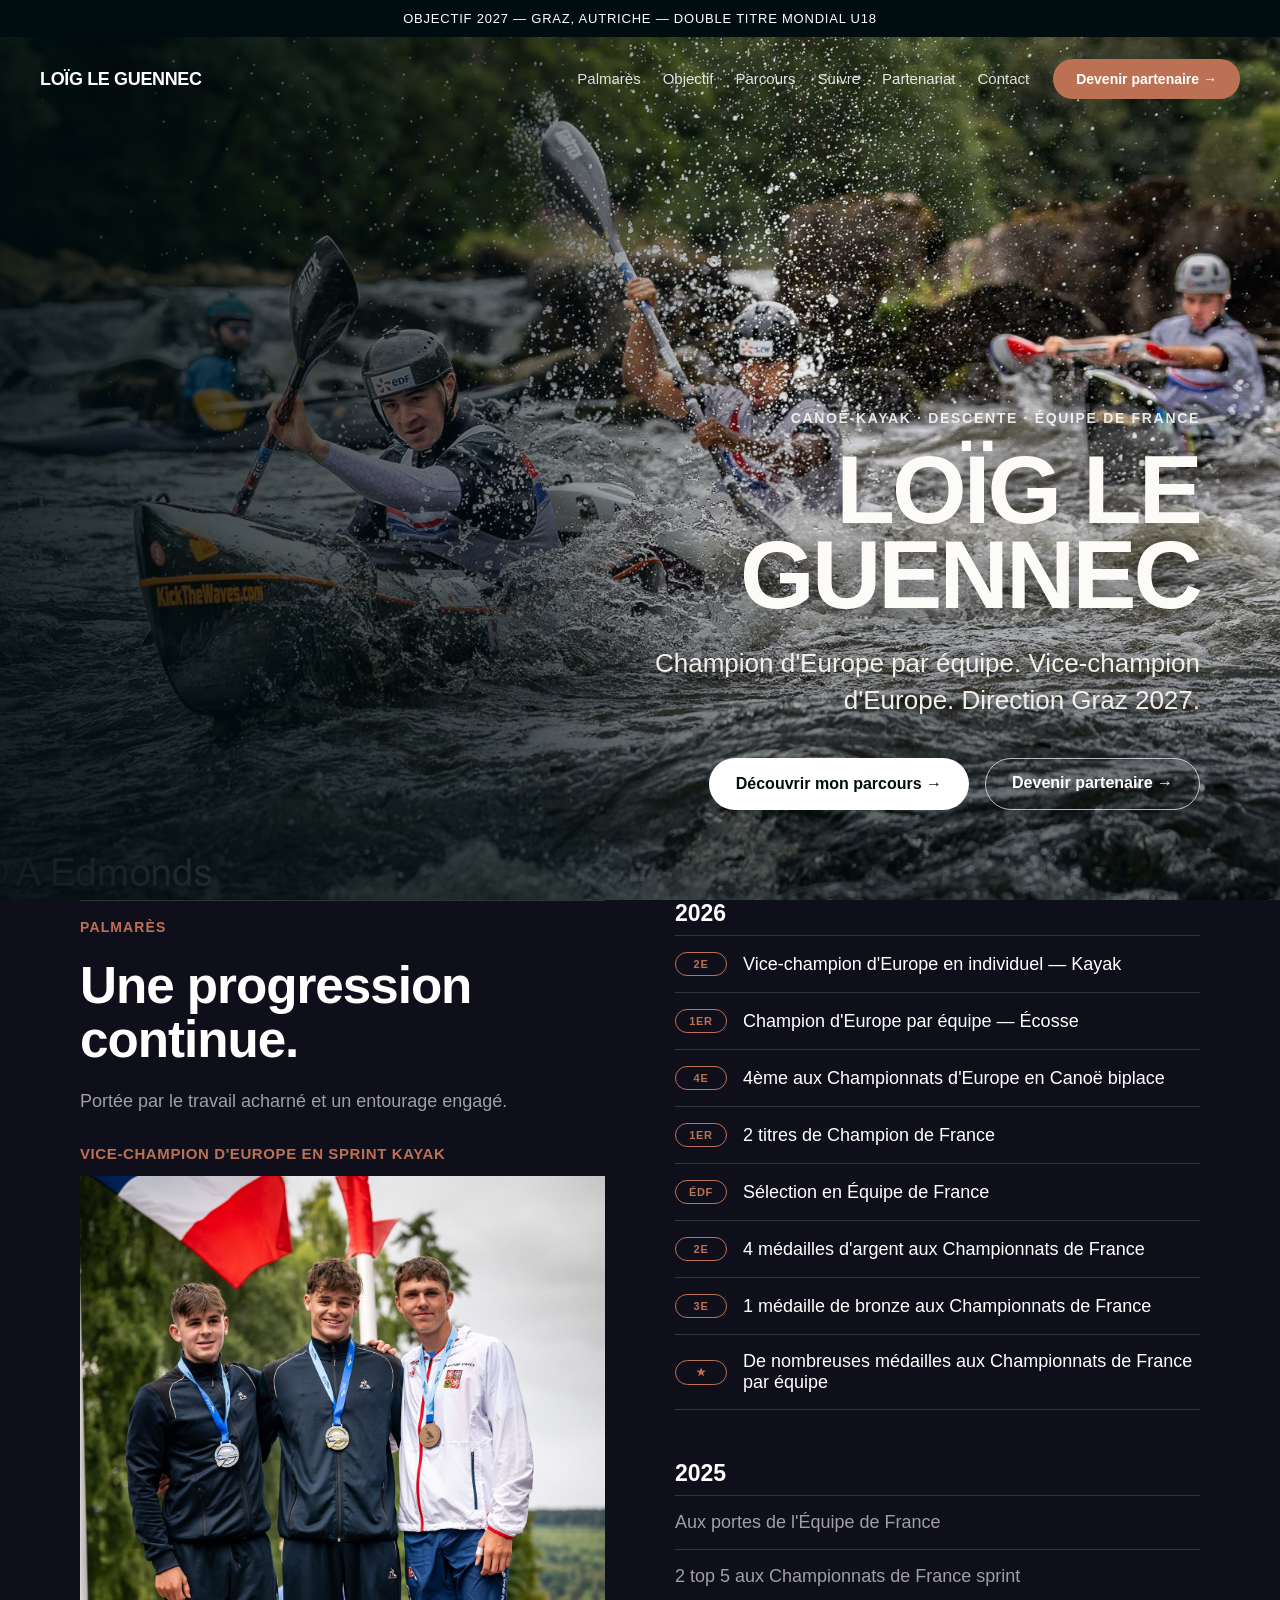
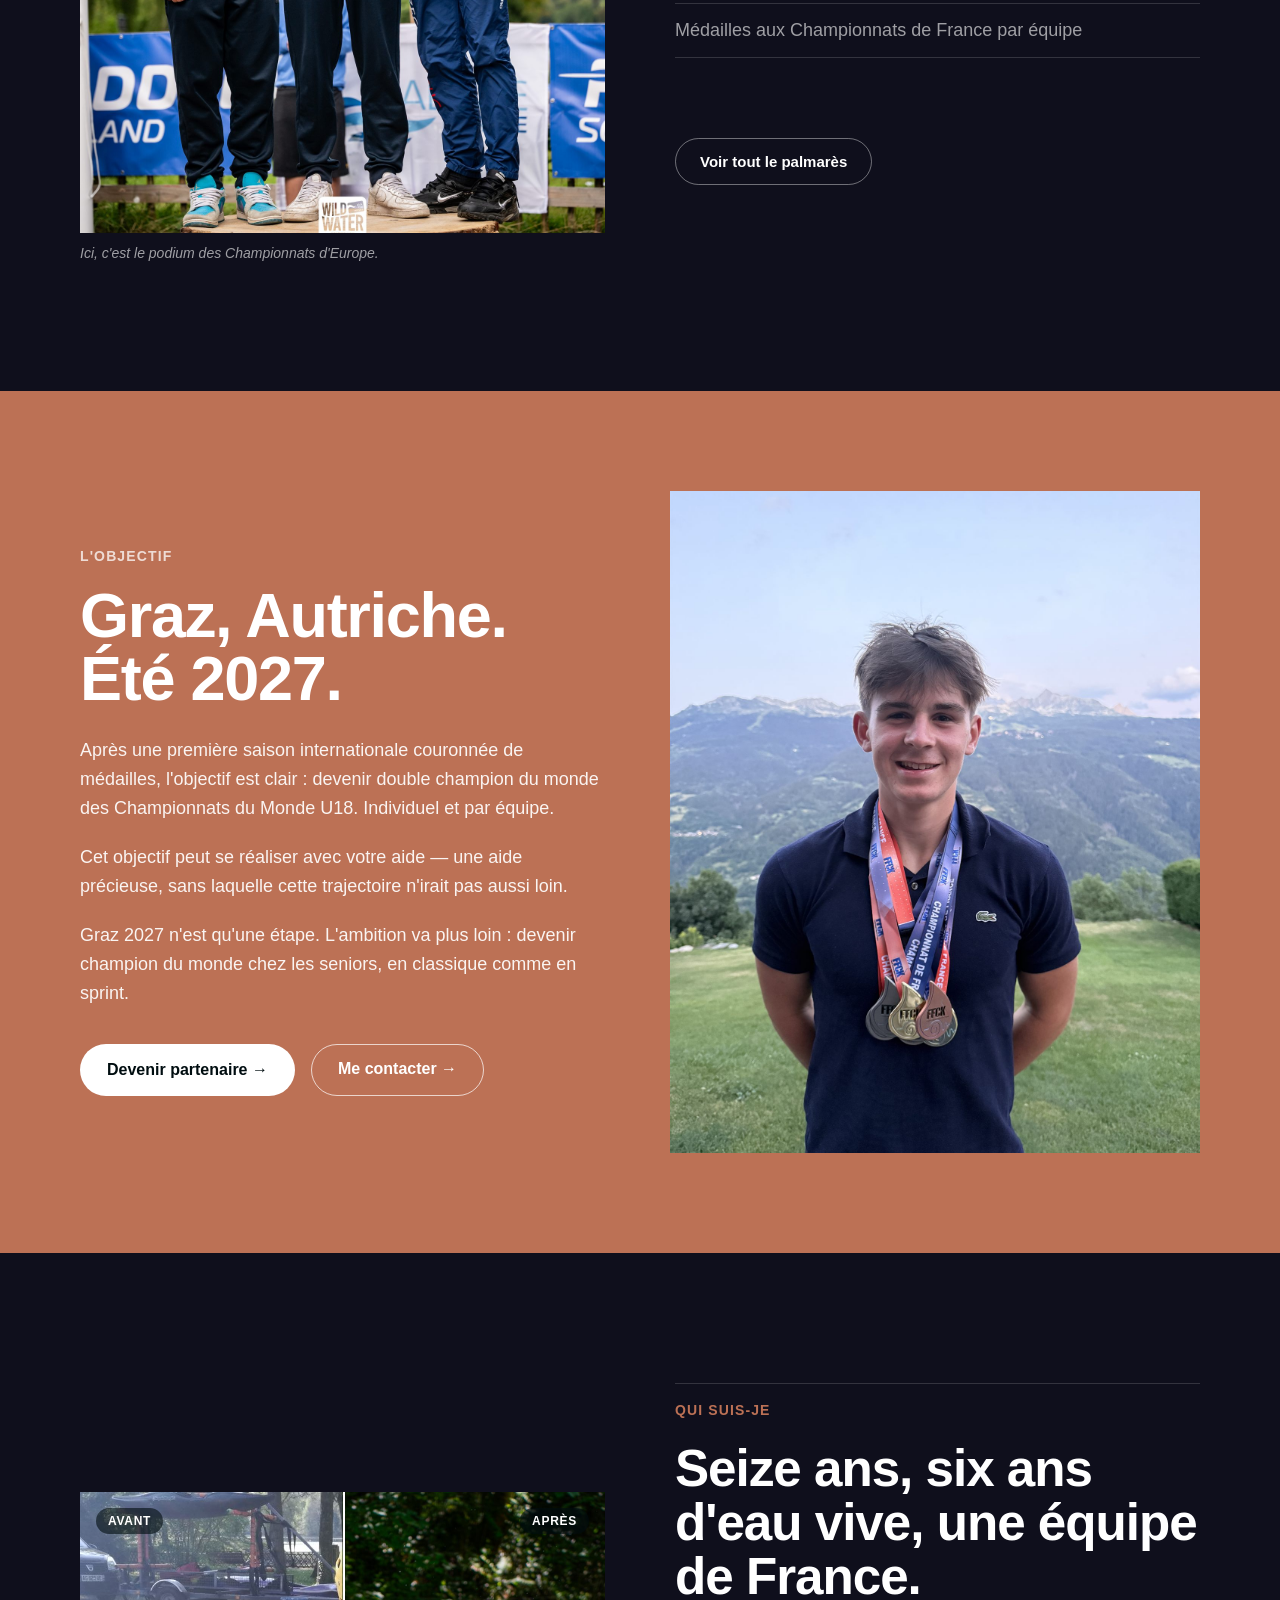
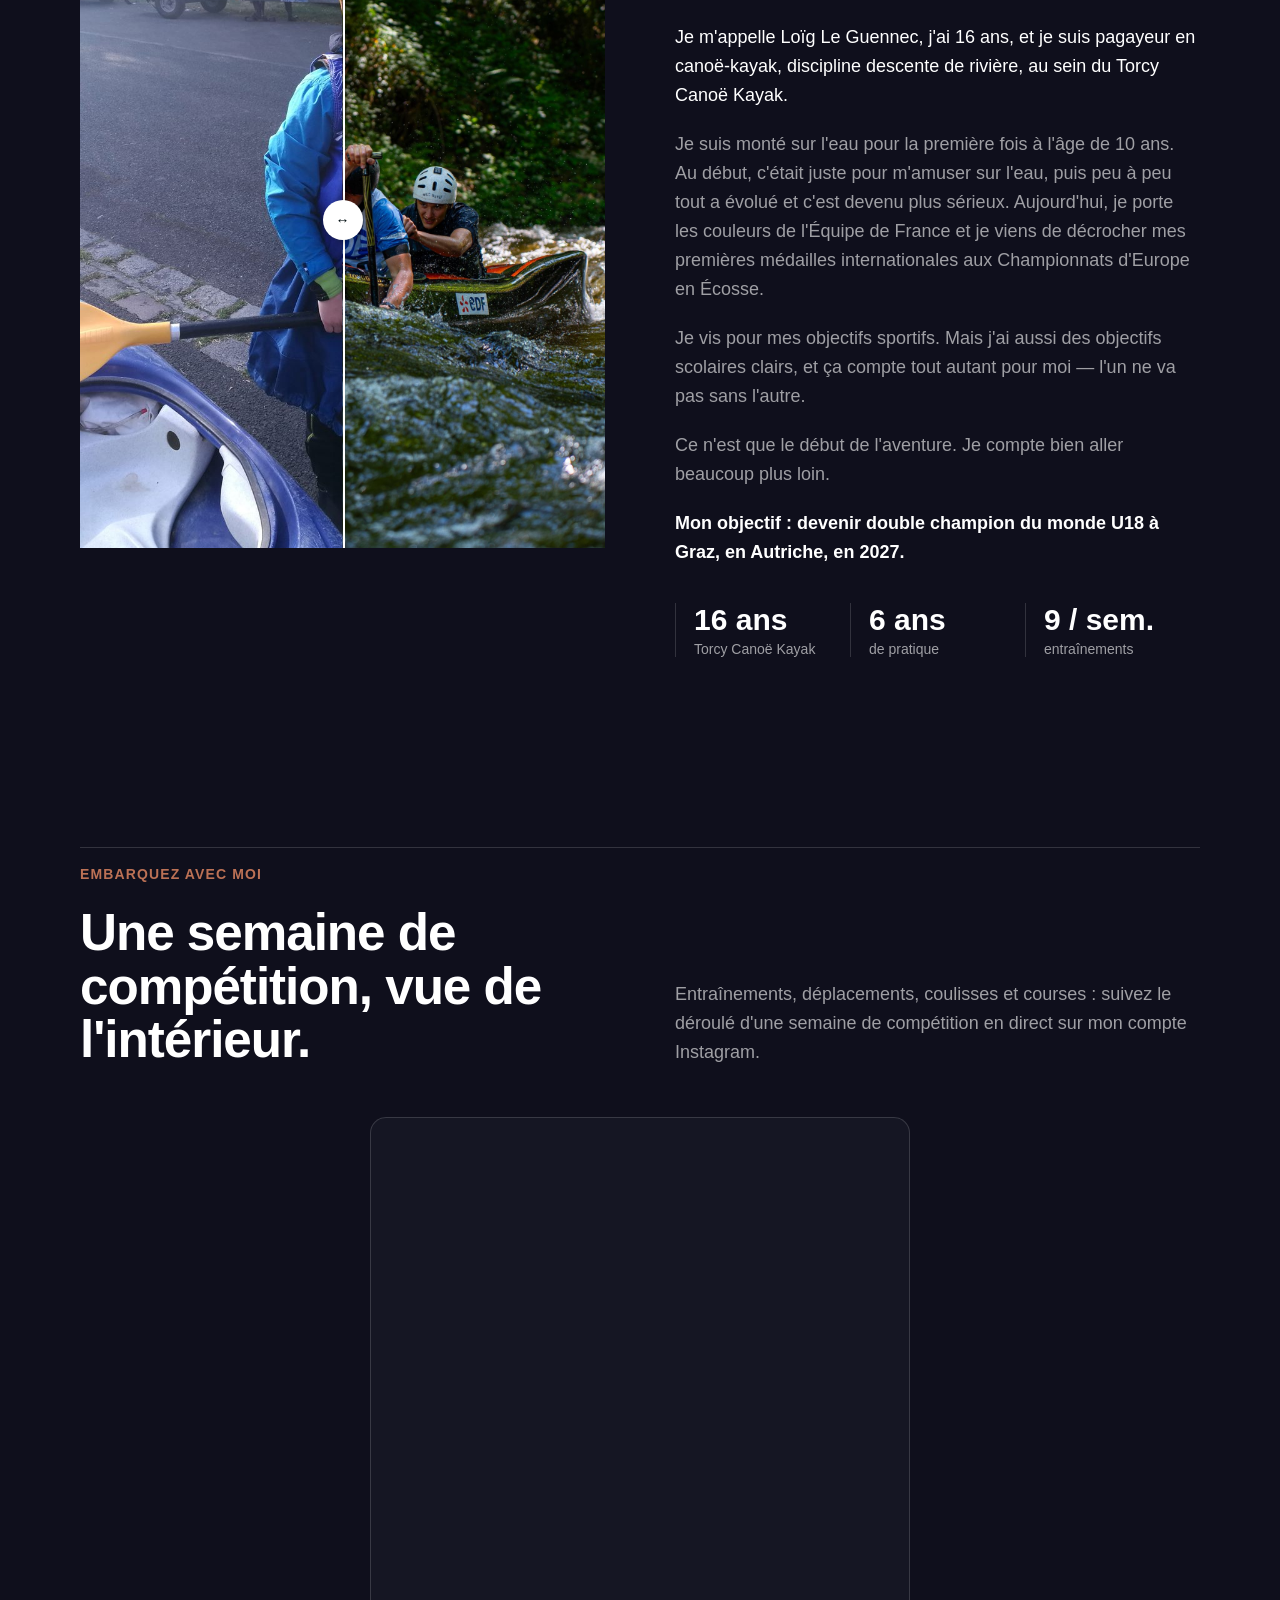
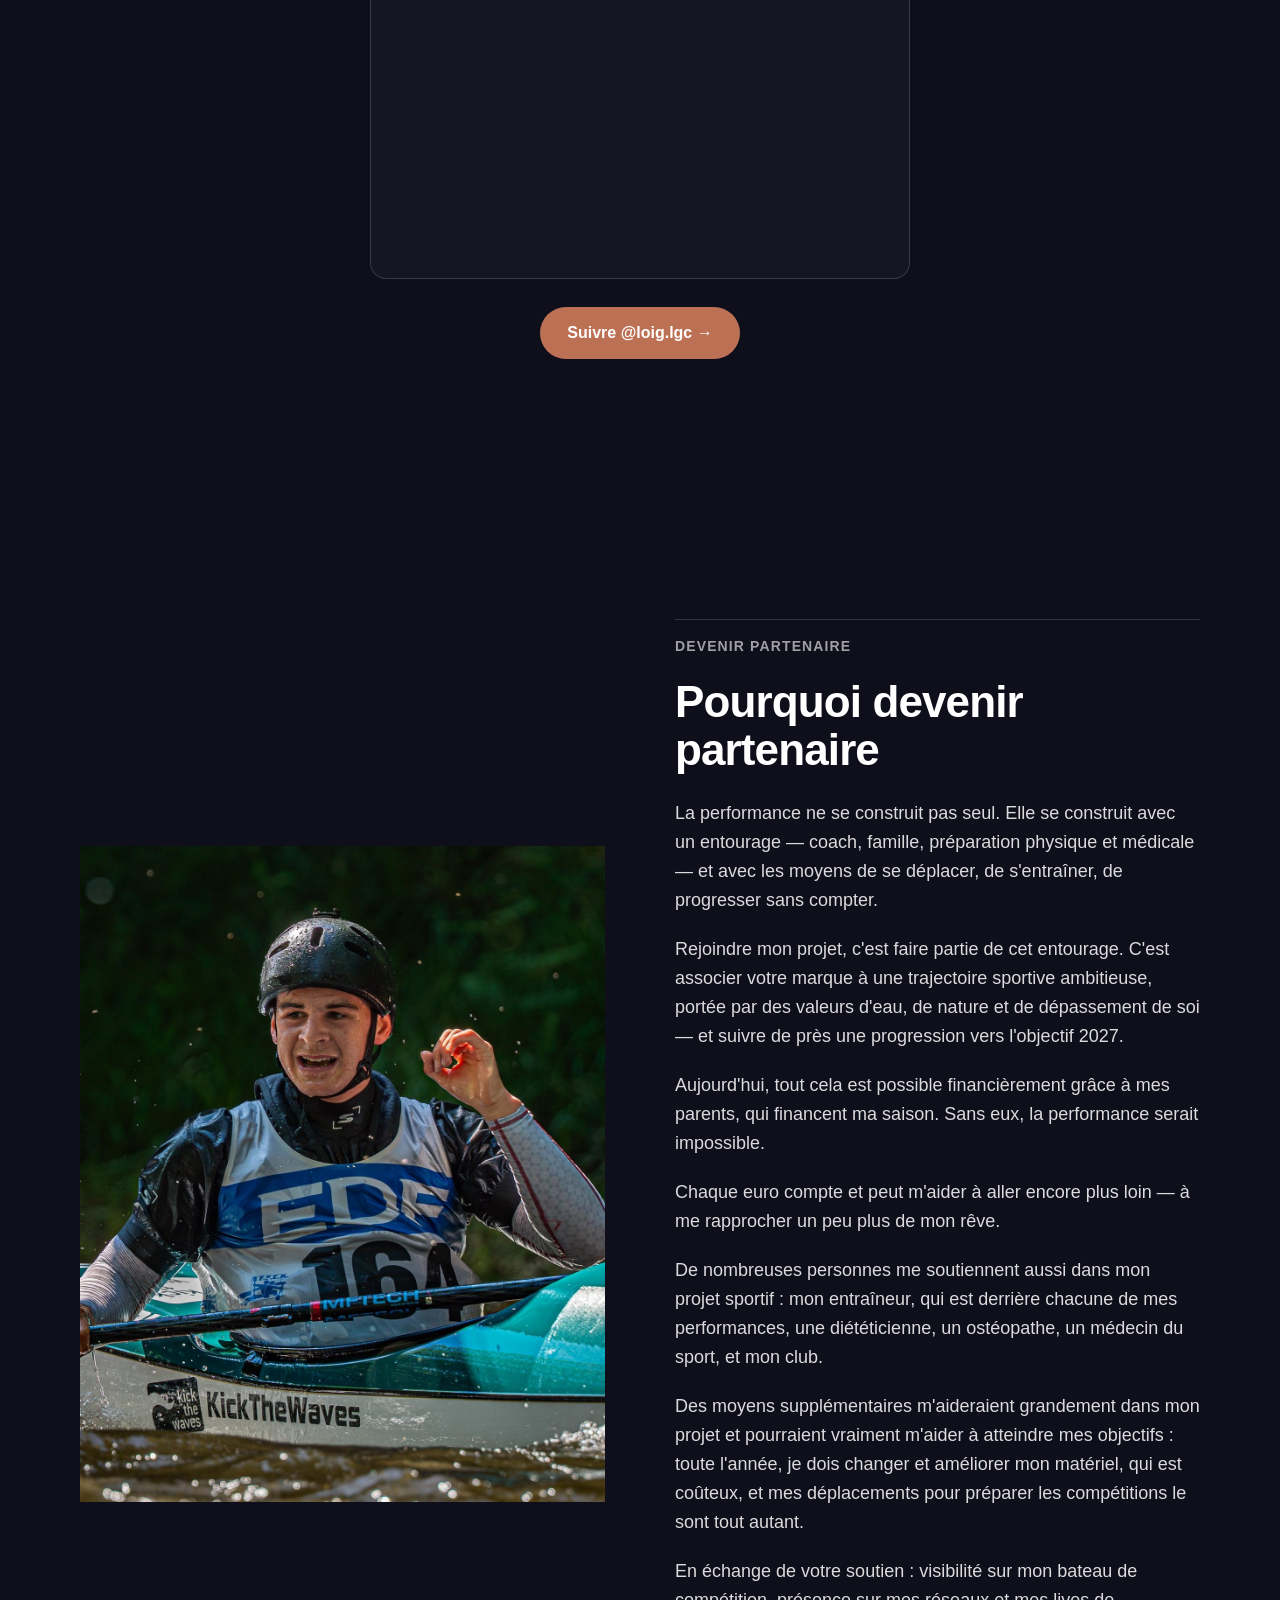
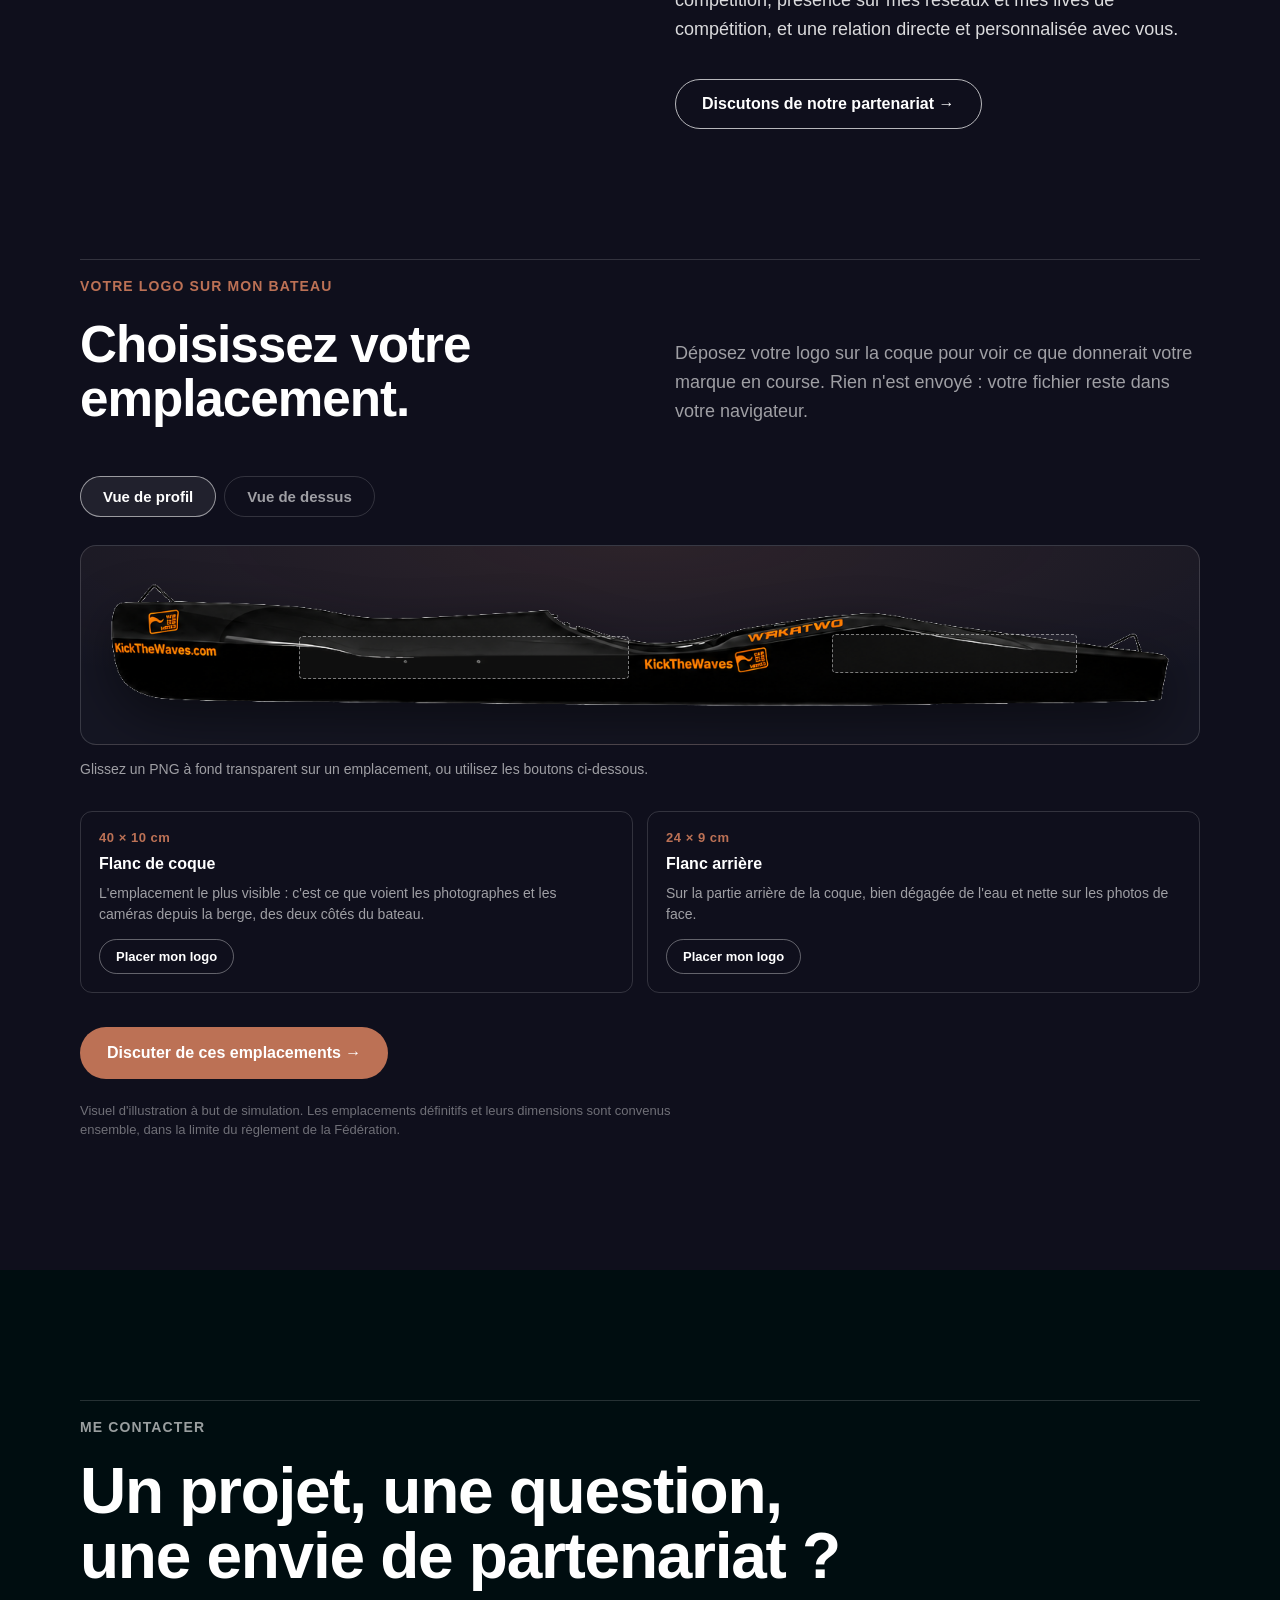
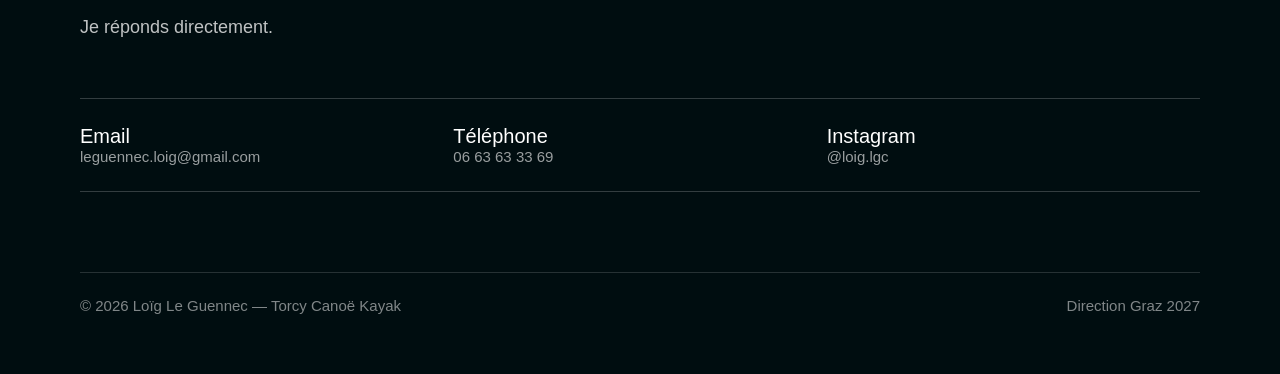
==== commit 063d6cb0: "Configurateur d'emplacements sponsors + video embarquee Configurateur (#emplacements) : une entrepri" ====
--- a/index.html
+++ b/index.html
@@ -241,6 +241,41 @@
     </div>
   </section>
 
+
+  <!-- ============ Configurateur d'emplacements ============ -->
+  <section class="section section--stack config" id="emplacements" aria-labelledby="config-title">
+    <p class="eyebrow eyebrow--rule eyebrow--accent">Votre logo sur mon bateau</p>
+    <div class="split">
+      <h2 class="h2" id="config-title">Choisissez votre emplacement.</h2>
+      <p class="lead muted">Déposez votre logo sur la coque pour voir ce que donnerait votre marque en course. Rien n'est envoyé&nbsp;: votre fichier reste dans votre navigateur.</p>
+    </div>
+
+    <div class="config__tabs" role="tablist" aria-label="Vue du bateau">
+      <button class="config__tab is-active" type="button" role="tab" aria-selected="true" data-view="profil">Vue de profil</button>
+      <button class="config__tab" type="button" role="tab" aria-selected="false" data-view="pont">Vue de dessus</button>
+    </div>
+
+    <div class="config__stage" id="configStage">
+      <img class="config__boat" id="configBoat" src="assets/bateau-profil.png" width="1413" height="172"
+           loading="lazy" decoding="async" alt="Kayak de descente Wakatwo, vue de profil">
+      <div class="config__zones" id="configZones"></div>
+      <p class="config__drop" id="configDrop" aria-hidden="true">Relâchez pour placer votre logo</p>
+    </div>
+
+    <p class="config__hint">Glissez un PNG à fond transparent sur un emplacement, ou utilisez les boutons ci-dessous.</p>
+
+    <div class="config__cards" id="configCards"></div>
+
+    <div class="config__actions">
+      <button class="btn btn--outline" id="configReset" type="button" hidden>Tout effacer</button>
+      <button class="btn btn--light" id="configExport" type="button" hidden>Télécharger le visuel →</button>
+      <a class="btn btn--accent" href="#contact" data-contact-modal>Discuter de ces emplacements →</a>
+    </div>
+
+    <p class="config__legal">Visuel d'illustration à but de simulation. Les emplacements définitifs et leurs dimensions sont convenus ensemble, dans la limite du règlement de la Fédération.</p>
+
+    <input type="file" id="configFile" accept="image/png,image/jpeg,image/svg+xml,image/webp" hidden>
+  </section>
 </main>
 
 <!-- ============ Contact / footer ============ -->
--- a/styles.css
+++ b/styles.css
@@ -768,3 +768,210 @@
   }
   .btn:hover { transform: none; }
 }
+
+/* ---------------------------------------------------------
+   Configurateur d'emplacements sponsors
+   --------------------------------------------------------- */
+
+.config { padding-top: 0; }
+
+.config__tabs {
+  display: flex;
+  gap: 8px;
+  margin-bottom: 28px;
+  flex-wrap: wrap;
+}
+.config__tab {
+  background: transparent;
+  color: var(--muted);
+  border: 1px solid var(--rule);
+  border-radius: 1000px;
+  padding: 11px 22px;
+  font: inherit;
+  font-size: 15px;
+  font-weight: 700;
+  cursor: pointer;
+  transition: color 0.2s ease, border-color 0.2s ease, background-color 0.2s ease;
+}
+.config__tab:hover { color: #fff; border-color: rgba(255, 255, 255, 0.4); }
+.config__tab.is-active {
+  color: #fff;
+  background: rgba(255, 255, 255, 0.08);
+  border-color: rgba(255, 255, 255, 0.55);
+}
+
+.config__stage {
+  position: relative;
+  border: 1px solid var(--rule);
+  border-radius: 16px;
+  background:
+    radial-gradient(120% 140% at 50% 0%, rgba(188, 113, 85, 0.14) 0%, rgba(188, 113, 85, 0) 60%),
+    var(--bg-card);
+  padding: 34px 26px;
+  overflow: hidden;
+}
+.config__stage.is-dragging { border-color: var(--accent); }
+
+.config__boat {
+  display: block;
+  width: 100%;
+  height: auto;
+  filter: drop-shadow(0 18px 26px rgba(0, 0, 0, 0.45));
+}
+
+/* Les zones sont positionnées en % sur la même boîte que l'image */
+.config__zones {
+  position: absolute;
+  left: 26px;
+  right: 26px;
+  top: 34px;
+  bottom: 34px;
+  pointer-events: none;
+}
+
+.config__zone {
+  position: absolute;
+  border: 1px dashed rgba(255, 255, 255, 0.45);
+  border-radius: 4px;
+  background: rgba(255, 255, 255, 0.06);
+  cursor: pointer;
+  pointer-events: auto;
+  padding: 0;
+  transition: border-color 0.15s ease, background-color 0.15s ease, box-shadow 0.15s ease;
+}
+.config__zone:hover,
+.config__zone.is-target {
+  border-color: var(--accent);
+  background: rgba(188, 113, 85, 0.22);
+  box-shadow: 0 0 0 3px rgba(188, 113, 85, 0.25);
+}
+.config__zone.is-filled {
+  border-color: transparent;
+  background: transparent;
+  box-shadow: none;
+}
+.config__zone.is-filled:hover,
+.config__zone.is-filled.is-target {
+  border-color: var(--accent);
+  border-style: dashed;
+  background: transparent;
+}
+
+.config__zone {
+  display: flex;
+  align-items: center;
+  justify-content: center;
+}
+.config__zone img {
+  width: calc(var(--scale, 0.9) * 100%);
+  height: calc(var(--scale, 0.9) * 100%);
+  object-fit: contain;
+  display: block;
+  pointer-events: none;
+}
+
+.config__zone-tag {
+  position: absolute;
+  left: 50%;
+  bottom: calc(100% + 6px);
+  transform: translateX(-50%);
+  white-space: nowrap;
+  font-size: 10px;
+  letter-spacing: 0.06em;
+  text-transform: uppercase;
+  font-weight: 700;
+  color: #fff;
+  background: rgba(0, 13, 16, 0.85);
+  border-radius: 1000px;
+  padding: 4px 9px;
+  opacity: 0;
+  transition: opacity 0.15s ease;
+  pointer-events: none;
+}
+.config__zone:hover .config__zone-tag,
+.config__zone.is-target .config__zone-tag { opacity: 1; }
+
+.config__drop {
+  position: absolute;
+  inset: 0;
+  margin: 0;
+  display: none;
+  align-items: center;
+  justify-content: center;
+  background: rgba(15, 15, 28, 0.82);
+  color: #fff;
+  font-size: 17px;
+  font-weight: 700;
+  pointer-events: none;
+}
+.config__stage.is-dragging .config__drop { display: flex; }
+
+.config__hint {
+  font-size: 14px;
+  color: var(--muted);
+  margin: 16px 0 0;
+}
+
+.config__cards {
+  display: grid;
+  grid-template-columns: repeat(auto-fit, minmax(min(240px, 100%), 1fr));
+  gap: 14px;
+  margin-top: 34px;
+}
+
+.config__card {
+  border: 1px solid var(--rule);
+  border-radius: 12px;
+  padding: 18px;
+  display: flex;
+  flex-direction: column;
+  gap: 10px;
+  transition: border-color 0.2s ease;
+}
+.config__card.is-filled { border-color: rgba(188, 113, 85, 0.6); }
+
+.config__card-name { font-size: 16px; font-weight: 700; }
+.config__card-meta { font-size: 13px; color: var(--accent); font-weight: 700; letter-spacing: 0.04em; }
+.config__card-note { font-size: 14px; line-height: 1.5; color: var(--muted); margin: 0; }
+
+.config__card-controls { display: flex; align-items: center; gap: 12px; margin-top: 4px; }
+.config__card-controls input[type="range"] { flex: 1; accent-color: var(--accent); min-width: 0; }
+
+.config__btn {
+  background: transparent;
+  border: 1px solid rgba(255, 255, 255, 0.35);
+  color: #fff;
+  border-radius: 1000px;
+  padding: 9px 16px;
+  font: inherit;
+  font-size: 13px;
+  font-weight: 700;
+  cursor: pointer;
+  white-space: nowrap;
+  transition: border-color 0.2s ease, background-color 0.2s ease;
+}
+.config__btn:hover { border-color: #fff; background: rgba(255, 255, 255, 0.08); }
+.config__btn--remove { border-color: rgba(255, 255, 255, 0.25); color: var(--muted); }
+.config__btn--remove:hover { border-color: var(--accent); color: var(--accent); background: transparent; }
+
+.config__actions {
+  display: flex;
+  gap: 14px;
+  flex-wrap: wrap;
+  margin-top: 34px;
+}
+
+.config__legal {
+  font-size: 13px;
+  line-height: 1.5;
+  color: rgba(255, 255, 255, 0.4);
+  margin: 22px 0 0;
+  max-width: 640px;
+}
+
+@media (max-width: 760px) {
+  .config__stage { padding: 22px 14px; border-radius: 12px; }
+  .config__zones { left: 14px; right: 14px; top: 22px; bottom: 22px; }
+  .config__hint { font-size: 13px; }
+  .config__actions .btn { width: 100%; text-align: center; }
+}
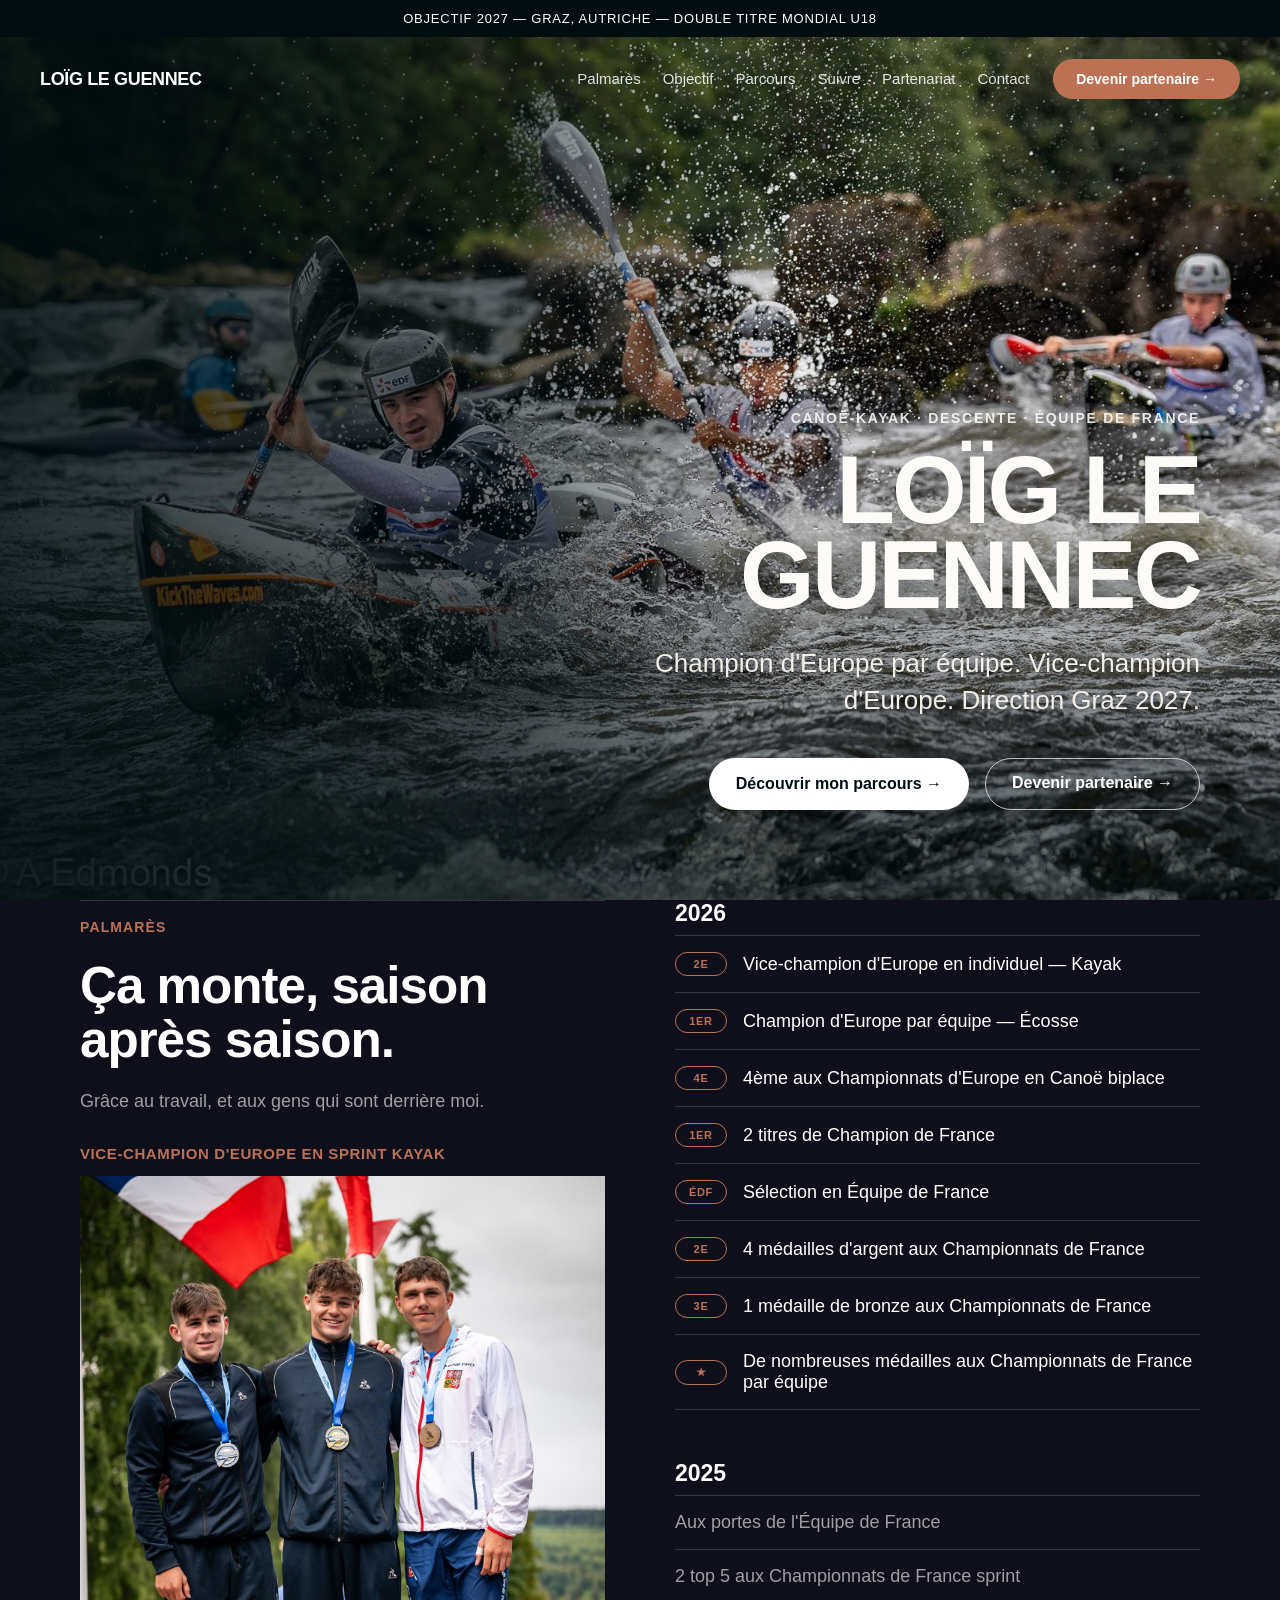
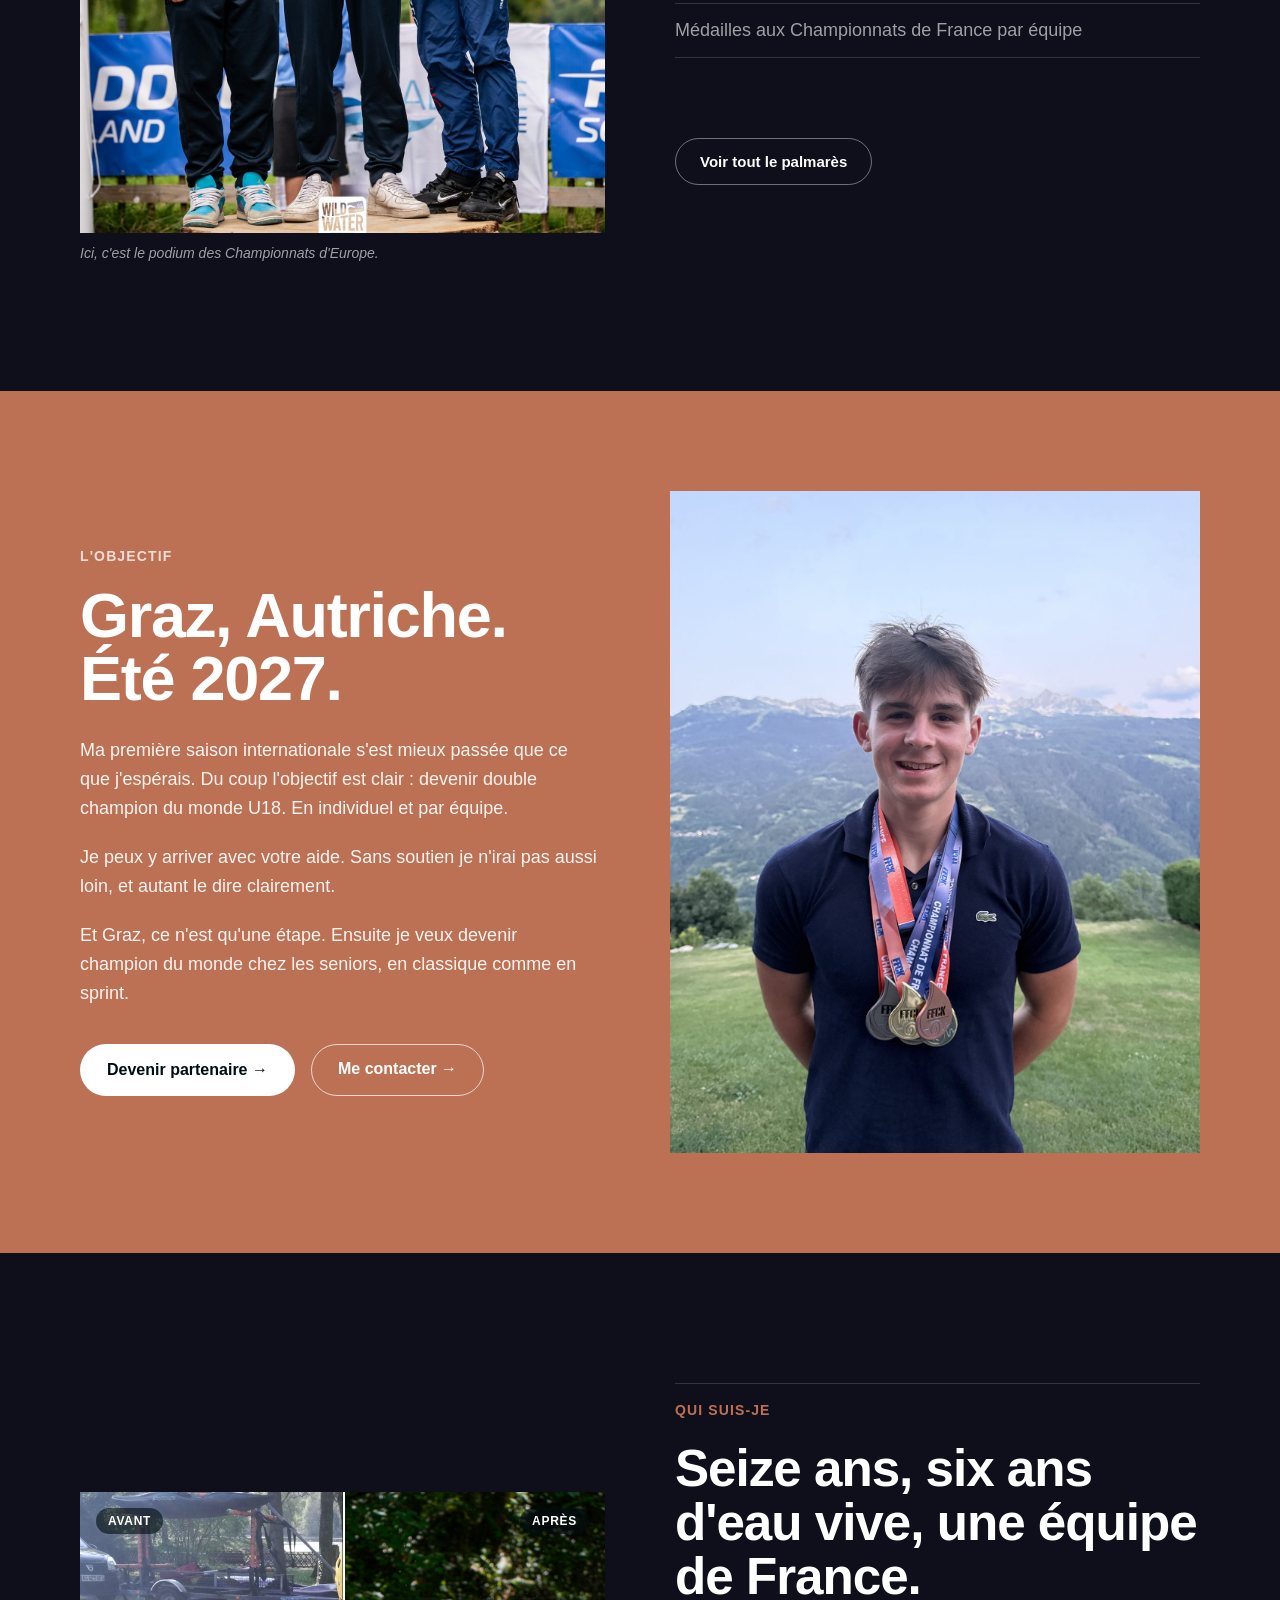
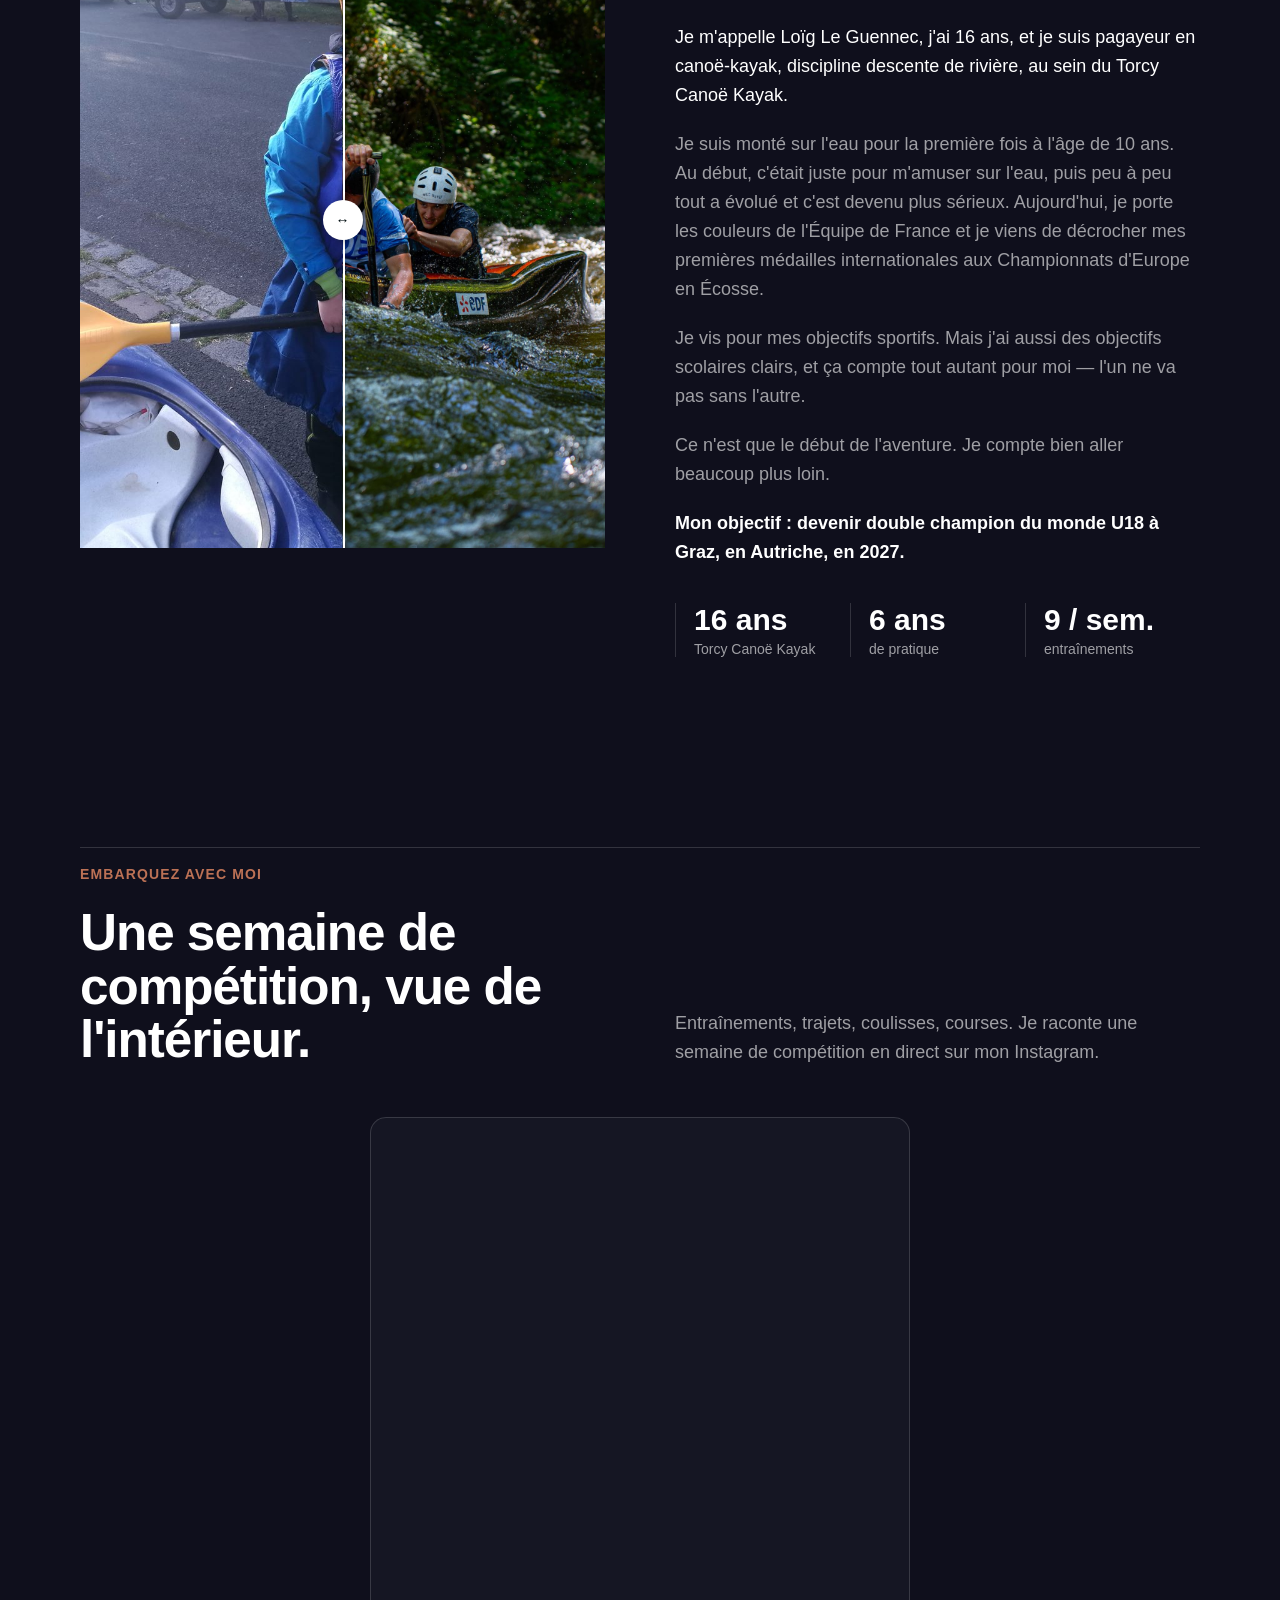
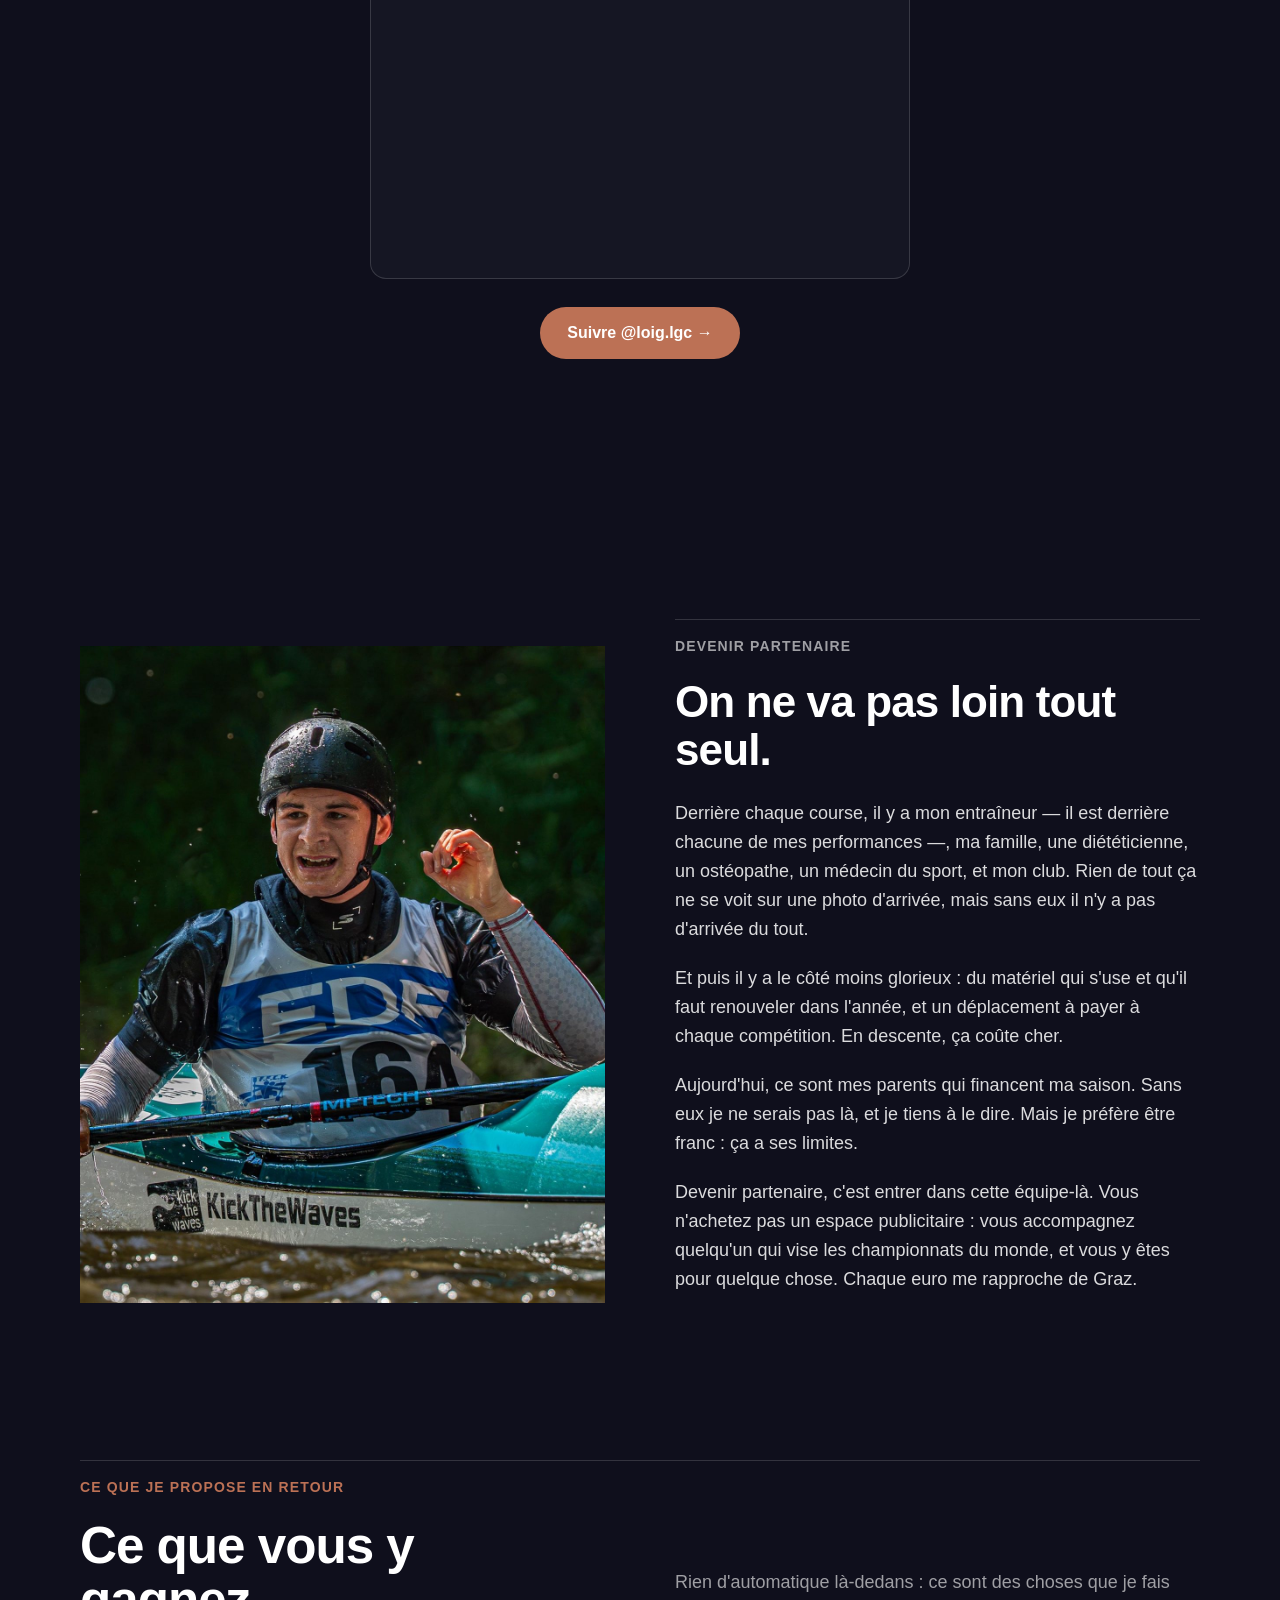
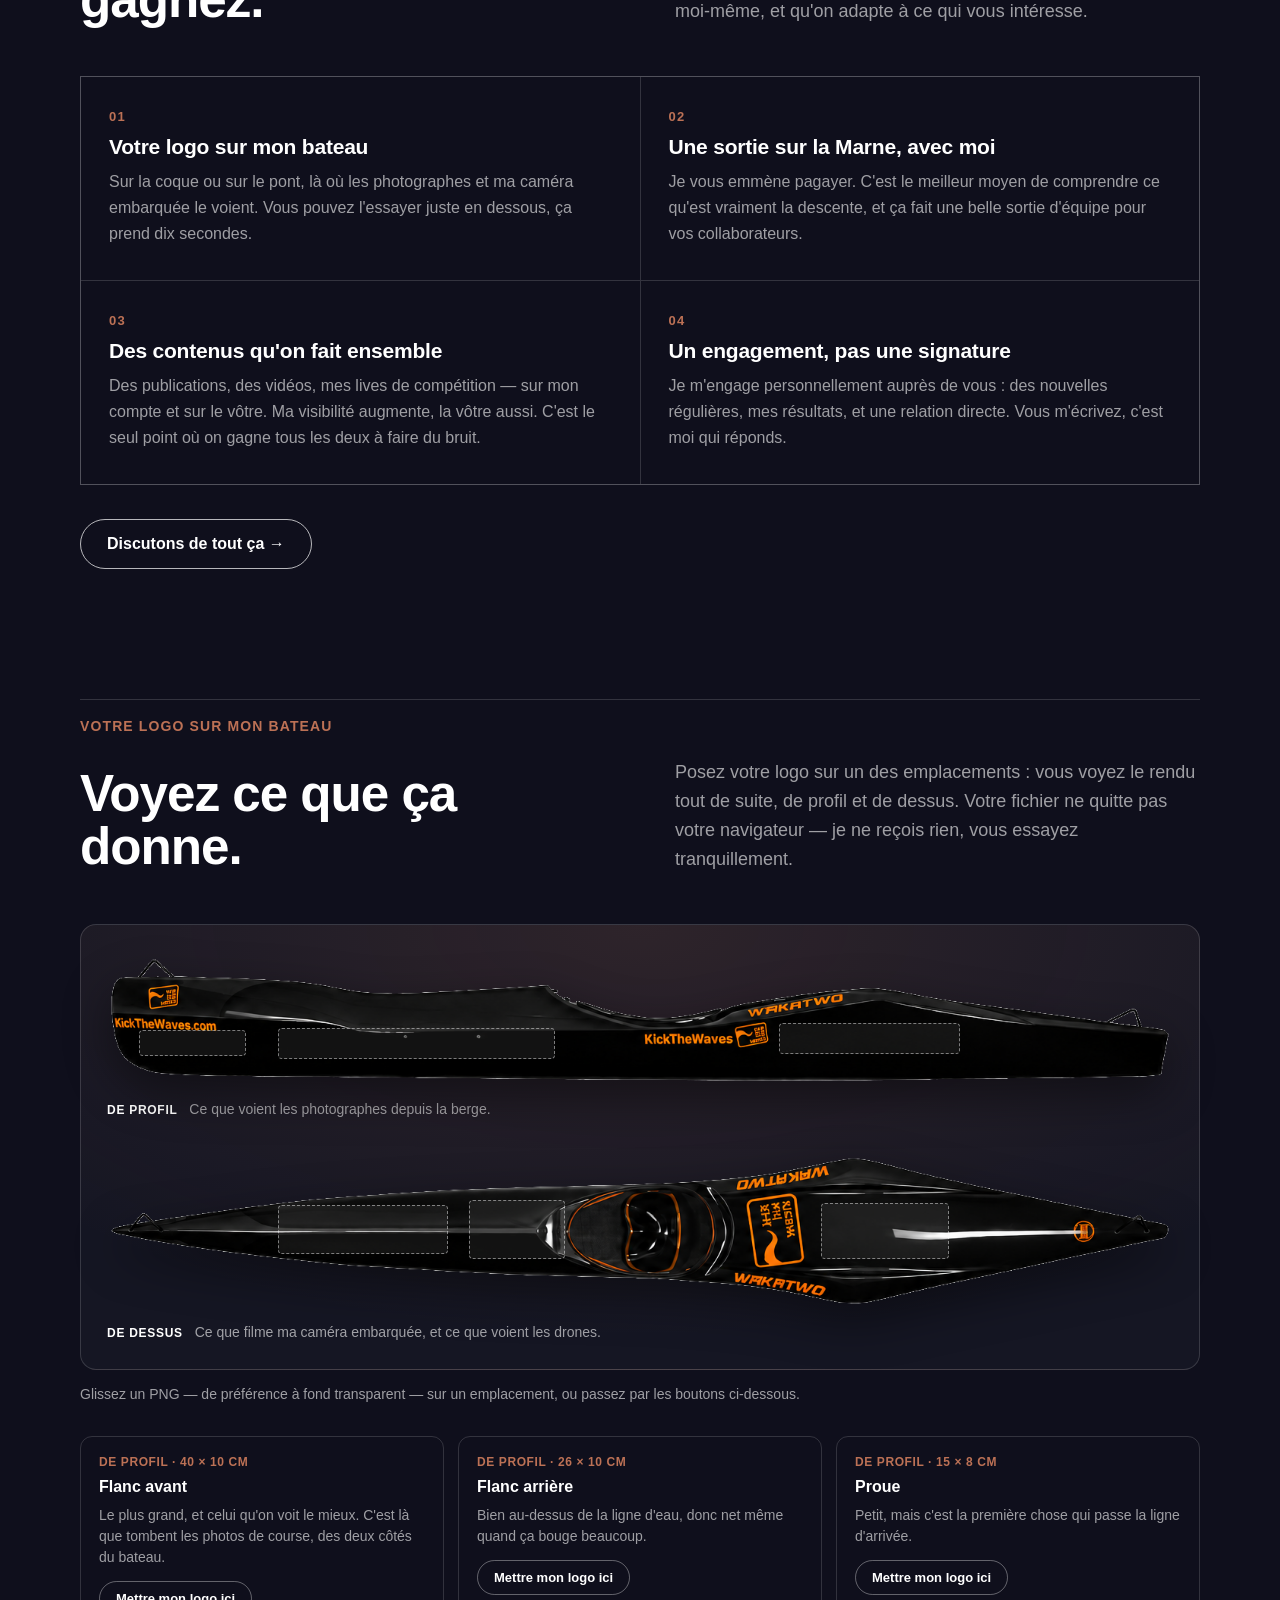
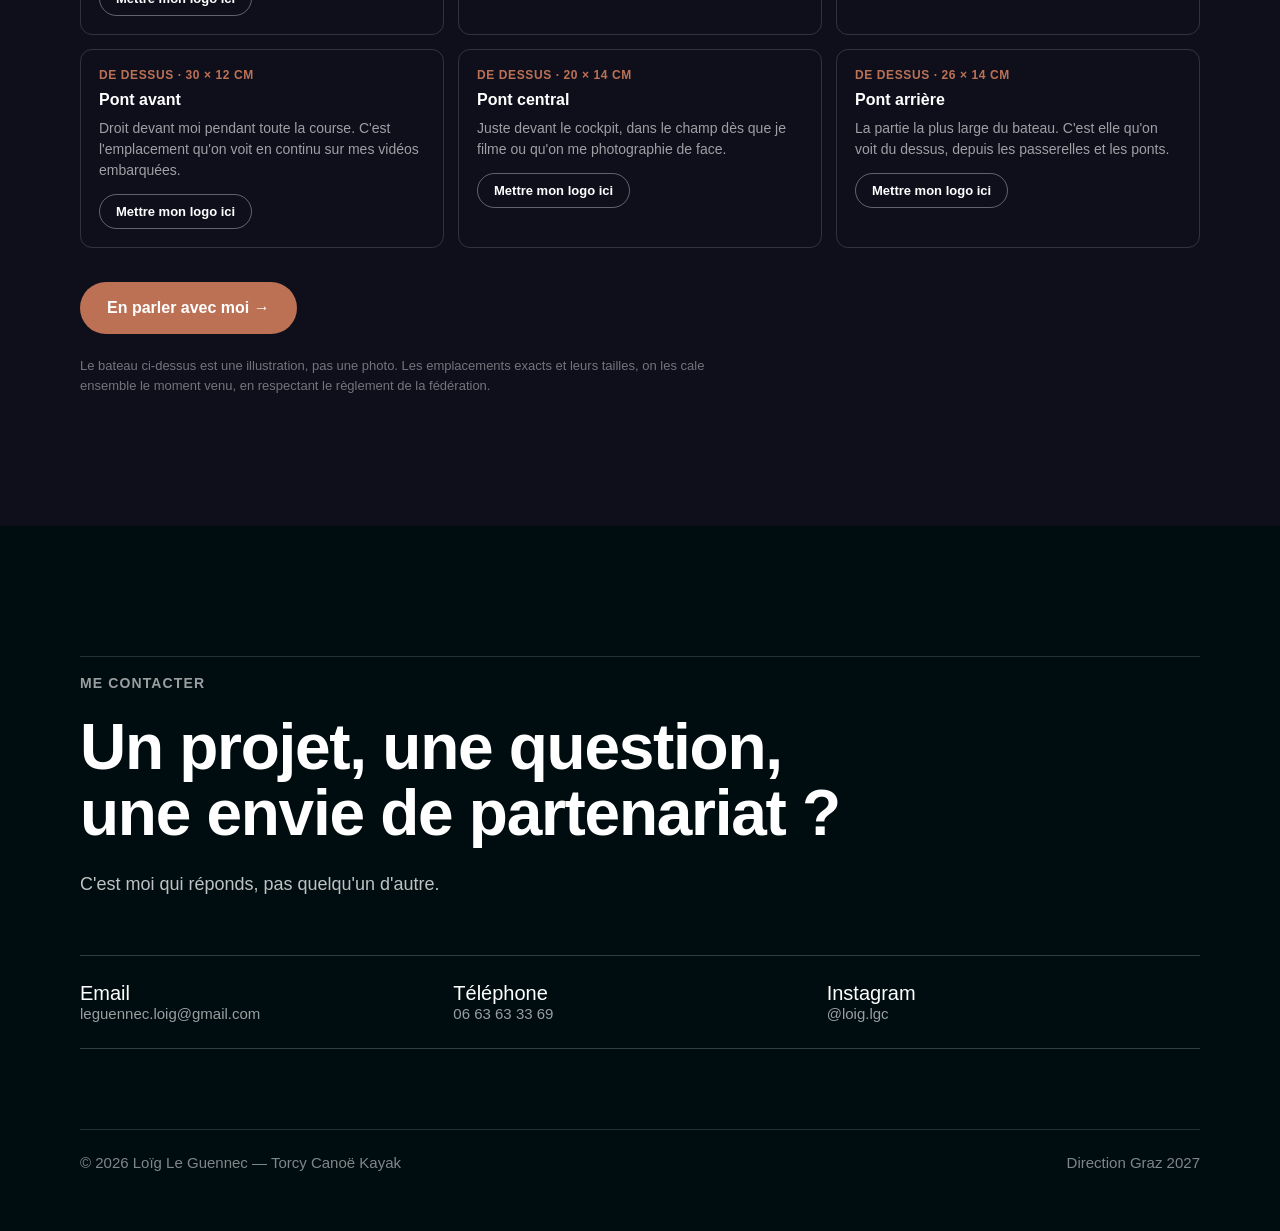
==== commit 5abf7f6c: "Contreparties, configurateur a deux vues, copywriting plus direct Contreparties (#contreparties) : q" ====
--- a/index.html
+++ b/index.html
@@ -74,8 +74,8 @@
   <section class="section palmares" id="palmares" aria-labelledby="palmares-title">
     <div class="palmares__aside">
       <p class="eyebrow eyebrow--rule eyebrow--accent">Palmarès</p>
-      <h2 class="h2" id="palmares-title">Une progression continue.</h2>
-      <p class="lead muted">Portée par le travail acharné et un entourage engagé.</p>
+      <h2 class="h2" id="palmares-title">Ça monte, saison après saison.</h2>
+      <p class="lead muted">Grâce au travail, et aux gens qui sont derrière moi.</p>
       <p class="palmares__highlight">Vice-champion d'Europe en sprint kayak</p>
       <figure class="figure figure--4x5">
         <img src="assets/palmares-podium2.jpg" width="1400" height="1867" loading="lazy" decoding="async"
@@ -138,9 +138,9 @@
       <div>
         <p class="eyebrow eyebrow--onaccent">L'objectif</p>
         <h2 class="h2 h2--xl" id="objectif-title">Graz, Autriche.<br>Été 2027.</h2>
-        <p class="objectif__p">Après une première saison internationale couronnée de médailles, l'objectif est clair&nbsp;: devenir double champion du monde des Championnats du Monde U18. Individuel et par équipe.</p>
-        <p class="objectif__p">Cet objectif peut se réaliser avec votre aide — une aide précieuse, sans laquelle cette trajectoire n'irait pas aussi loin.</p>
-        <p class="objectif__p">Graz 2027 n'est qu'une étape. L'ambition va plus loin&nbsp;: devenir champion du monde chez les seniors, en classique comme en sprint.</p>
+        <p class="objectif__p">Ma première saison internationale s'est mieux passée que ce que j'espérais. Du coup l'objectif est clair&nbsp;: devenir double champion du monde U18. En individuel et par équipe.</p>
+        <p class="objectif__p">Je peux y arriver avec votre aide. Sans soutien je n'irai pas aussi loin, et autant le dire clairement.</p>
+        <p class="objectif__p">Et Graz, ce n'est qu'une étape. Ensuite je veux devenir champion du monde chez les seniors, en classique comme en sprint.</p>
         <div class="actions">
           <a class="btn btn--light" href="#contact" data-contact-modal>Devenir partenaire →</a>
           <a class="btn btn--ghost" href="#contact" data-contact-modal>Me contacter →</a>
@@ -195,7 +195,7 @@
     <p class="eyebrow eyebrow--rule eyebrow--accent">Embarquez avec moi</p>
     <div class="split">
       <h2 class="h2" id="embarque-title">Une semaine de compétition, vue de l'intérieur.</h2>
-      <p class="lead muted">Entraînements, déplacements, coulisses et courses&nbsp;: suivez le déroulé d'une semaine de compétition en direct sur mon compte Instagram.</p>
+      <p class="lead muted">Entraînements, trajets, coulisses, courses. Je raconte une semaine de compétition en direct sur mon Instagram.</p>
     </div>
     <div class="embed">
       <iframe src="https://www.instagram.com/p/Das0fJRMYJb/embed" height="760" loading="lazy"
@@ -213,7 +213,7 @@
     <p class="eyebrow eyebrow--rule">Dans le bateau</p>
     <div class="split">
       <h2 class="h2" id="bateau-title">Embarquez avec moi, dans le bateau.</h2>
-      <p class="lead muted-strong">Une caméra embarquée pour vivre la course depuis le kayak, au plus près de la rivière.</p>
+      <p class="lead muted-strong">Une caméra sur le bateau, et vous voyez la rivière exactement comme je la vois.</p>
     </div>
     <div class="video">
       <video id="bateauVideo" src="assets/dans-le-bateau.mp4" poster="assets/hero-action2.jpg"
@@ -229,50 +229,74 @@
     </figure>
     <div>
       <p class="eyebrow eyebrow--rule">Devenir partenaire</p>
-      <h2 class="h2 h2--md" id="partenariat-title">Pourquoi devenir partenaire</h2>
-      <p class="lead lead--soft">La performance ne se construit pas seul. Elle se construit avec un entourage — coach, famille, préparation physique et médicale — et avec les moyens de se déplacer, de s'entraîner, de progresser sans compter.</p>
-      <p class="lead lead--soft">Rejoindre mon projet, c'est faire partie de cet entourage. C'est associer votre marque à une trajectoire sportive ambitieuse, portée par des valeurs d'eau, de nature et de dépassement de soi — et suivre de près une progression vers l'objectif 2027.</p>
-      <p class="lead lead--soft">Aujourd'hui, tout cela est possible financièrement grâce à mes parents, qui financent ma saison. Sans eux, la performance serait impossible.</p>
-      <p class="lead lead--soft">Chaque euro compte et peut m'aider à aller encore plus loin — à me rapprocher un peu plus de mon rêve.</p>
-      <p class="lead lead--soft">De nombreuses personnes me soutiennent aussi dans mon projet sportif&nbsp;: mon entraîneur, qui est derrière chacune de mes performances, une diététicienne, un ostéopathe, un médecin du sport, et mon club.</p>
-      <p class="lead lead--soft">Des moyens supplémentaires m'aideraient grandement dans mon projet et pourraient vraiment m'aider à atteindre mes objectifs&nbsp;: toute l'année, je dois changer et améliorer mon matériel, qui est coûteux, et mes déplacements pour préparer les compétitions le sont tout autant.</p>
-      <p class="lead lead--soft">En échange de votre soutien&nbsp;: visibilité sur mon bateau de compétition, présence sur mes réseaux et mes lives de compétition, et une relation directe et personnalisée avec vous.</p>
-      <a class="btn btn--ghost" href="#contact" data-contact-modal>Discutons de notre partenariat →</a>
-    </div>
-  </section>
-
+      <h2 class="h2 h2--md" id="partenariat-title">On ne va pas loin tout seul.</h2>
+      <p class="lead lead--soft">Derrière chaque course, il y a mon entraîneur — il est derrière chacune de mes performances —, ma famille, une diététicienne, un ostéopathe, un médecin du sport, et mon club. Rien de tout ça ne se voit sur une photo d'arrivée, mais sans eux il n'y a pas d'arrivée du tout.</p>
+      <p class="lead lead--soft">Et puis il y a le côté moins glorieux : du matériel qui s'use et qu'il faut renouveler dans l'année, et un déplacement à payer à chaque compétition. En descente, ça coûte cher.</p>
+      <p class="lead lead--soft">Aujourd'hui, ce sont mes parents qui financent ma saison. Sans eux je ne serais pas là, et je tiens à le dire. Mais je préfère être franc : ça a ses limites.</p>
+      <p class="lead lead--soft">Devenir partenaire, c'est entrer dans cette équipe-là. Vous n'achetez pas un espace publicitaire : vous accompagnez quelqu'un qui vise les championnats du monde, et vous y êtes pour quelque chose. Chaque euro me rapproche de Graz.</p>
+    </div>
+  </section>
+
+  <!-- ============ Contreparties ============ -->
+  <section class="section section--stack contreparties" id="contreparties" aria-labelledby="contreparties-title">
+    <p class="eyebrow eyebrow--rule eyebrow--accent">Ce que je propose en retour</p>
+    <div class="split">
+      <h2 class="h2" id="contreparties-title">Ce que vous y gagnez.</h2>
+      <p class="lead muted">Rien d'automatique là-dedans : ce sont des choses que je fais moi-même, et qu'on adapte à ce qui vous intéresse.</p>
+    </div>
+
+    <ul class="cp">
+      <li class="cp__item">
+        <span class="cp__num">01</span>
+        <h3 class="cp__title">Votre logo sur mon bateau</h3>
+        <p class="cp__text">Sur la coque ou sur le pont, là où les photographes et ma caméra embarquée le voient. Vous pouvez l'essayer juste en dessous, ça prend dix secondes.</p>
+      </li>
+      <li class="cp__item">
+        <span class="cp__num">02</span>
+        <h3 class="cp__title">Une sortie sur la Marne, avec moi</h3>
+        <p class="cp__text">Je vous emmène pagayer. C'est le meilleur moyen de comprendre ce qu'est vraiment la descente, et ça fait une belle sortie d'équipe pour vos collaborateurs.</p>
+      </li>
+      <li class="cp__item">
+        <span class="cp__num">03</span>
+        <h3 class="cp__title">Des contenus qu'on fait ensemble</h3>
+        <p class="cp__text">Des publications, des vidéos, mes lives de compétition — sur mon compte et sur le vôtre. Ma visibilité augmente, la vôtre aussi. C'est le seul point où on gagne tous les deux à faire du bruit.</p>
+      </li>
+      <li class="cp__item">
+        <span class="cp__num">04</span>
+        <h3 class="cp__title">Un engagement, pas une signature</h3>
+        <p class="cp__text">Je m'engage personnellement auprès de vous : des nouvelles régulières, mes résultats, et une relation directe. Vous m'écrivez, c'est moi qui réponds.</p>
+      </li>
+    </ul>
+
+    <div class="config__actions">
+      <a class="btn btn--ghost" href="#contact" data-contact-modal>Discutons de tout ça →</a>
+    </div>
+  </section>
 
   <!-- ============ Configurateur d'emplacements ============ -->
   <section class="section section--stack config" id="emplacements" aria-labelledby="config-title">
     <p class="eyebrow eyebrow--rule eyebrow--accent">Votre logo sur mon bateau</p>
     <div class="split">
-      <h2 class="h2" id="config-title">Choisissez votre emplacement.</h2>
-      <p class="lead muted">Déposez votre logo sur la coque pour voir ce que donnerait votre marque en course. Rien n'est envoyé&nbsp;: votre fichier reste dans votre navigateur.</p>
-    </div>
-
-    <div class="config__tabs" role="tablist" aria-label="Vue du bateau">
-      <button class="config__tab is-active" type="button" role="tab" aria-selected="true" data-view="profil">Vue de profil</button>
-      <button class="config__tab" type="button" role="tab" aria-selected="false" data-view="pont">Vue de dessus</button>
-    </div>
-
-    <div class="config__stage" id="configStage">
-      <img class="config__boat" id="configBoat" src="assets/bateau-profil.png" width="1413" height="172"
-           loading="lazy" decoding="async" alt="Kayak de descente Wakatwo, vue de profil">
-      <div class="config__zones" id="configZones"></div>
-      <p class="config__drop" id="configDrop" aria-hidden="true">Relâchez pour placer votre logo</p>
-    </div>
-
-    <p class="config__hint">Glissez un PNG à fond transparent sur un emplacement, ou utilisez les boutons ci-dessous.</p>
+      <h2 class="h2" id="config-title">Voyez ce que ça donne.</h2>
+      <p class="lead muted">Posez votre logo sur un des emplacements : vous voyez le rendu tout de suite, de profil et de dessus. Votre fichier ne quitte pas votre navigateur — je ne reçois rien, vous essayez tranquillement.</p>
+    </div>
+
+    <div class="config__boats" id="configBoats">
+      <p class="config__drop" id="configDrop" aria-hidden="true">Lâchez, je le pose au bon endroit</p>
+    </div>
+
+    <p class="config__hint">Glissez un PNG — de préférence à fond transparent — sur un emplacement, ou passez par les boutons ci-dessous.</p>
 
     <div class="config__cards" id="configCards"></div>
 
     <div class="config__actions">
-      <button class="btn btn--outline" id="configReset" type="button" hidden>Tout effacer</button>
-      <button class="btn btn--light" id="configExport" type="button" hidden>Télécharger le visuel →</button>
-      <a class="btn btn--accent" href="#contact" data-contact-modal>Discuter de ces emplacements →</a>
-    </div>
-
-    <p class="config__legal">Visuel d'illustration à but de simulation. Les emplacements définitifs et leurs dimensions sont convenus ensemble, dans la limite du règlement de la Fédération.</p>
+      <span class="config__count" id="configCount" hidden></span>
+      <button class="btn btn--light" id="configExport" type="button" hidden>Télécharger l'image →</button>
+      <button class="btn btn--outline" id="configReset" type="button" hidden>Tout enlever</button>
+      <a class="btn btn--accent" href="#contact" data-contact-modal>En parler avec moi →</a>
+    </div>
+
+    <p class="config__legal">Le bateau ci-dessus est une illustration, pas une photo. Les emplacements exacts et leurs tailles, on les cale ensemble le moment venu, en respectant le règlement de la fédération.</p>
 
     <input type="file" id="configFile" accept="image/png,image/jpeg,image/svg+xml,image/webp" hidden>
   </section>
@@ -283,7 +307,7 @@
   <div class="footer__inner">
     <p class="eyebrow eyebrow--rule">Me contacter</p>
     <h2 class="h2 h2--xxl">Un projet, une question, une envie de partenariat&nbsp;?</h2>
-    <p class="lead muted-strong">Je réponds directement.</p>
+    <p class="lead muted-strong">C'est moi qui réponds, pas quelqu'un d'autre.</p>
 
     <div class="contacts">
       <a href="mailto:leguennec.loig@gmail.com">Email<span>leguennec.loig@gmail.com</span></a>
--- a/styles.css
+++ b/styles.css
@@ -770,62 +770,100 @@
 }
 
 /* ---------------------------------------------------------
-   Configurateur d'emplacements sponsors
+   Contreparties
+   --------------------------------------------------------- */
+
+.contreparties { padding-top: 0; }
+
+.cp {
+  list-style: none;
+  margin: 0;
+  padding: 0;
+  display: grid;
+  grid-template-columns: repeat(auto-fit, minmax(min(420px, 100%), 1fr));
+  gap: 1px;
+  background: var(--rule);
+  border: 1px solid var(--rule);
+}
+
+.cp__item {
+  background: var(--bg);
+  padding: 32px 28px 34px;
+  display: flex;
+  flex-direction: column;
+  gap: 10px;
+}
+
+.cp__num {
+  font-size: 13px;
+  font-weight: 700;
+  letter-spacing: 0.1em;
+  color: var(--accent);
+}
+
+.cp__title {
+  font-size: 21px;
+  line-height: 1.2;
+  font-weight: 700;
+  letter-spacing: -0.01em;
+  margin: 0;
+}
+
+.cp__text {
+  font-size: 16px;
+  line-height: 1.6;
+  color: var(--muted);
+  margin: 0;
+}
+
+/* ---------------------------------------------------------
+   Configurateur d'emplacements partenaires
    --------------------------------------------------------- */
 
 .config { padding-top: 0; }
 
-.config__tabs {
-  display: flex;
-  gap: 8px;
-  margin-bottom: 28px;
-  flex-wrap: wrap;
-}
-.config__tab {
-  background: transparent;
-  color: var(--muted);
-  border: 1px solid var(--rule);
-  border-radius: 1000px;
-  padding: 11px 22px;
-  font: inherit;
-  font-size: 15px;
-  font-weight: 700;
-  cursor: pointer;
-  transition: color 0.2s ease, border-color 0.2s ease, background-color 0.2s ease;
-}
-.config__tab:hover { color: #fff; border-color: rgba(255, 255, 255, 0.4); }
-.config__tab.is-active {
-  color: #fff;
-  background: rgba(255, 255, 255, 0.08);
-  border-color: rgba(255, 255, 255, 0.55);
-}
-
-.config__stage {
+/* Le panneau qui contient les deux vues du bateau */
+.config__boats {
   position: relative;
   border: 1px solid var(--rule);
   border-radius: 16px;
   background:
-    radial-gradient(120% 140% at 50% 0%, rgba(188, 113, 85, 0.14) 0%, rgba(188, 113, 85, 0) 60%),
+    radial-gradient(120% 150% at 50% 0%, rgba(188, 113, 85, 0.15) 0%, rgba(188, 113, 85, 0) 62%),
     var(--bg-card);
-  padding: 34px 26px;
-  overflow: hidden;
-}
-.config__stage.is-dragging { border-color: var(--accent); }
+  padding: 30px 26px 26px;
+}
+.config__boats.is-dragging { border-color: var(--accent); }
+
+.config__stage { margin: 0 0 34px; }
+.config__stage:last-of-type { margin-bottom: 0; }
+
+.config__frame { position: relative; }
 
 .config__boat {
   display: block;
   width: 100%;
   height: auto;
-  filter: drop-shadow(0 18px 26px rgba(0, 0, 0, 0.45));
-}
-
-/* Les zones sont positionnées en % sur la même boîte que l'image */
+  filter: drop-shadow(0 16px 24px rgba(0, 0, 0, 0.45));
+}
+
+.config__stage-cap {
+  font-size: 14px;
+  line-height: 1.5;
+  color: var(--muted);
+  margin-top: 14px;
+}
+.config__stage-cap strong {
+  color: #fff;
+  letter-spacing: 0.06em;
+  text-transform: uppercase;
+  font-size: 12px;
+  margin-right: 8px;
+}
+
+/* Les emplacements se calent exactement sur la boîte de l'image */
 .config__zones {
   position: absolute;
-  left: 26px;
-  right: 26px;
-  top: 34px;
-  bottom: 34px;
+  inset: 0;
   pointer-events: none;
 }
 
@@ -833,16 +871,19 @@
   position: absolute;
   border: 1px dashed rgba(255, 255, 255, 0.45);
   border-radius: 4px;
-  background: rgba(255, 255, 255, 0.06);
+  background: rgba(255, 255, 255, 0.07);
   cursor: pointer;
   pointer-events: auto;
   padding: 0;
+  display: flex;
+  align-items: center;
+  justify-content: center;
   transition: border-color 0.15s ease, background-color 0.15s ease, box-shadow 0.15s ease;
 }
 .config__zone:hover,
 .config__zone.is-target {
   border-color: var(--accent);
-  background: rgba(188, 113, 85, 0.22);
+  background: rgba(188, 113, 85, 0.24);
   box-shadow: 0 0 0 3px rgba(188, 113, 85, 0.25);
 }
 .config__zone.is-filled {
@@ -857,11 +898,6 @@
   background: transparent;
 }
 
-.config__zone {
-  display: flex;
-  align-items: center;
-  justify-content: center;
-}
 .config__zone img {
   width: calc(var(--scale, 0.9) * 100%);
   height: calc(var(--scale, 0.9) * 100%);
@@ -873,7 +909,7 @@
 .config__zone-tag {
   position: absolute;
   left: 50%;
-  bottom: calc(100% + 6px);
+  bottom: calc(100% + 7px);
   transform: translateX(-50%);
   white-space: nowrap;
   font-size: 10px;
@@ -881,7 +917,7 @@
   text-transform: uppercase;
   font-weight: 700;
   color: #fff;
-  background: rgba(0, 13, 16, 0.85);
+  background: rgba(0, 13, 16, 0.88);
   border-radius: 1000px;
   padding: 4px 9px;
   opacity: 0;
@@ -898,13 +934,14 @@
   display: none;
   align-items: center;
   justify-content: center;
-  background: rgba(15, 15, 28, 0.82);
+  border-radius: 16px;
+  background: rgba(15, 15, 28, 0.85);
   color: #fff;
-  font-size: 17px;
+  font-size: 18px;
   font-weight: 700;
   pointer-events: none;
 }
-.config__stage.is-dragging .config__drop { display: flex; }
+.config__boats.is-dragging .config__drop { display: flex; }
 
 .config__hint {
   font-size: 14px;
@@ -914,7 +951,7 @@
 
 .config__cards {
   display: grid;
-  grid-template-columns: repeat(auto-fit, minmax(min(240px, 100%), 1fr));
+  grid-template-columns: repeat(auto-fit, minmax(min(320px, 100%), 1fr));
   gap: 14px;
   margin-top: 34px;
 }
@@ -925,13 +962,19 @@
   padding: 18px;
   display: flex;
   flex-direction: column;
-  gap: 10px;
+  gap: 9px;
   transition: border-color 0.2s ease;
 }
-.config__card.is-filled { border-color: rgba(188, 113, 85, 0.6); }
+.config__card.is-filled { border-color: rgba(188, 113, 85, 0.65); }
 
 .config__card-name { font-size: 16px; font-weight: 700; }
-.config__card-meta { font-size: 13px; color: var(--accent); font-weight: 700; letter-spacing: 0.04em; }
+.config__card-meta {
+  font-size: 12px;
+  color: var(--accent);
+  font-weight: 700;
+  letter-spacing: 0.05em;
+  text-transform: uppercase;
+}
 .config__card-note { font-size: 14px; line-height: 1.5; color: var(--muted); margin: 0; }
 
 .config__card-controls { display: flex; align-items: center; gap: 12px; margin-top: 4px; }
@@ -958,20 +1001,32 @@
   display: flex;
   gap: 14px;
   flex-wrap: wrap;
+  align-items: center;
   margin-top: 34px;
+}
+
+.config__count {
+  font-size: 14px;
+  color: var(--accent);
+  font-weight: 700;
+  margin-right: 4px;
 }
 
 .config__legal {
   font-size: 13px;
-  line-height: 1.5;
-  color: rgba(255, 255, 255, 0.4);
+  line-height: 1.55;
+  color: rgba(255, 255, 255, 0.42);
   margin: 22px 0 0;
   max-width: 640px;
 }
 
 @media (max-width: 760px) {
-  .config__stage { padding: 22px 14px; border-radius: 12px; }
-  .config__zones { left: 14px; right: 14px; top: 22px; bottom: 22px; }
+  .cp__item { padding: 26px 22px 28px; }
+  .cp__title { font-size: 19px; }
+
+  .config__boats { padding: 20px 14px 18px; border-radius: 12px; }
+  .config__stage { margin-bottom: 26px; }
   .config__hint { font-size: 13px; }
   .config__actions .btn { width: 100%; text-align: center; }
-}
+  .config__count { width: 100%; }
+}
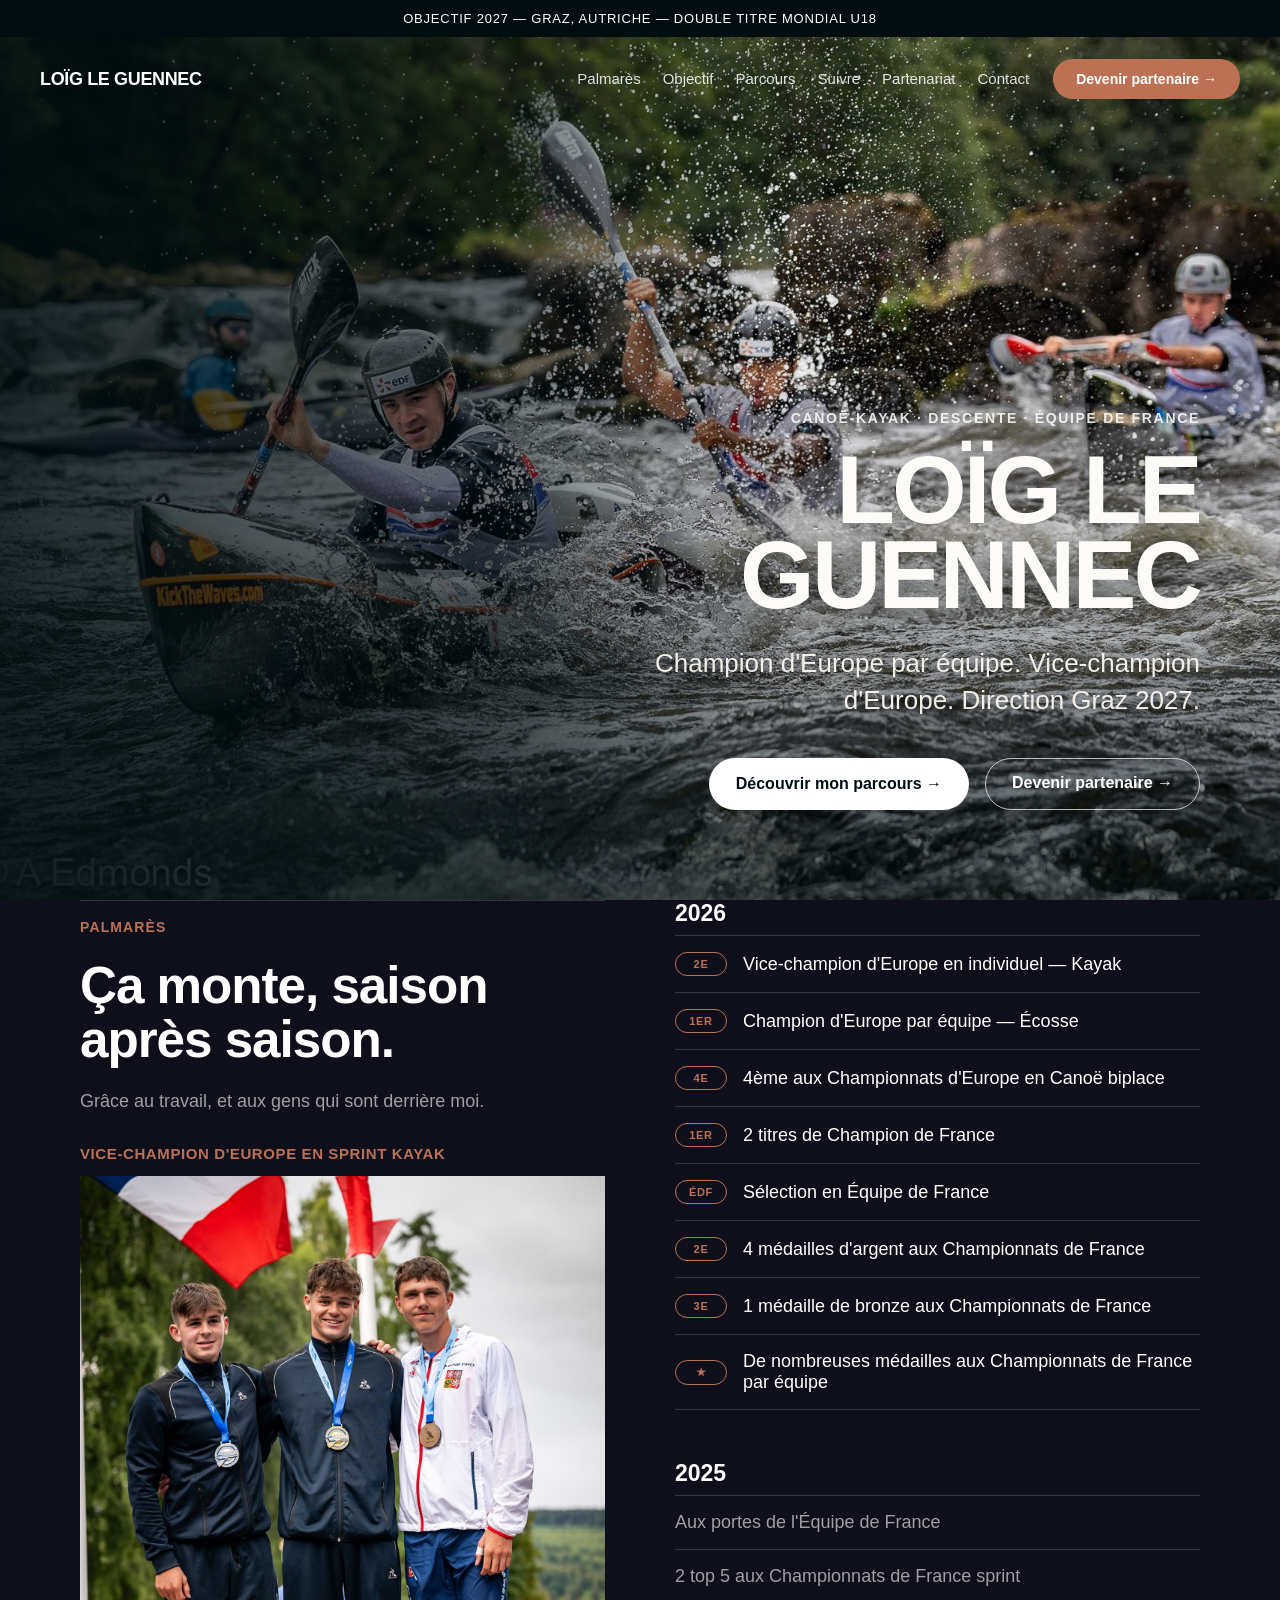
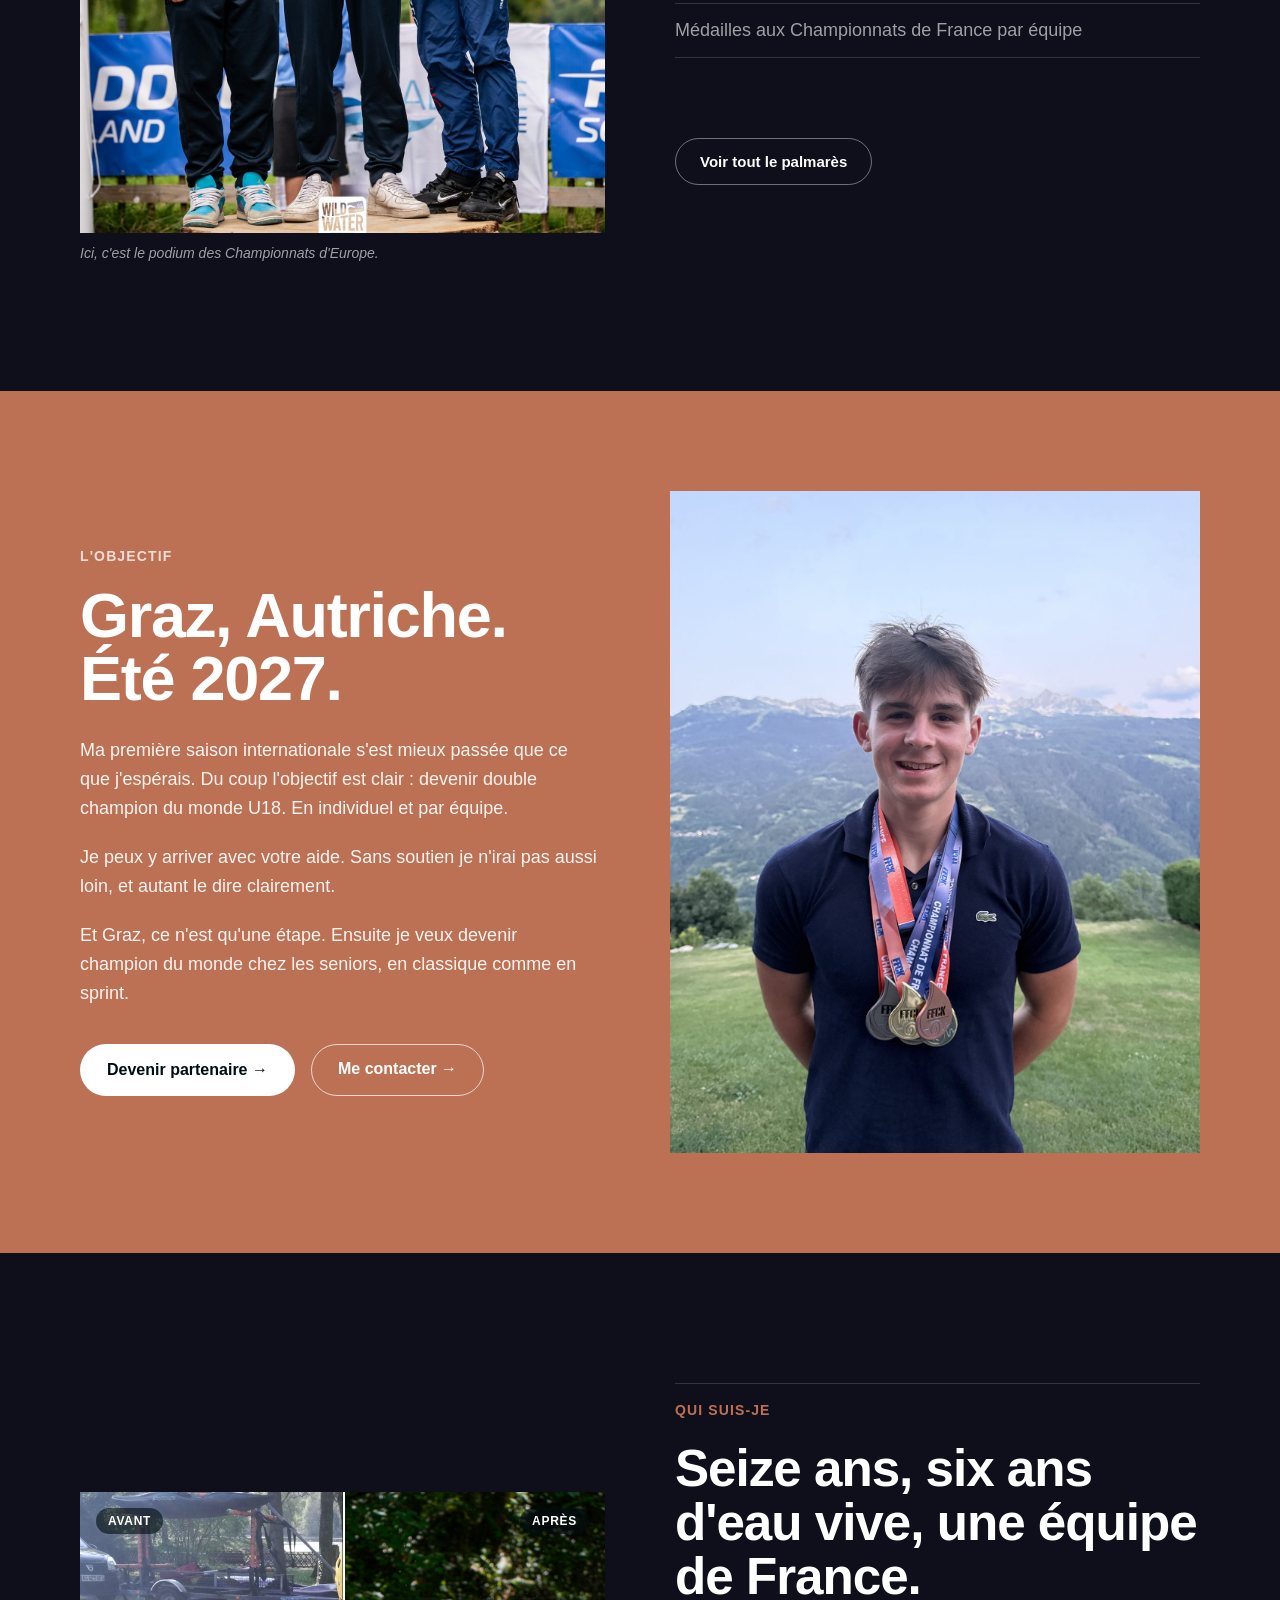
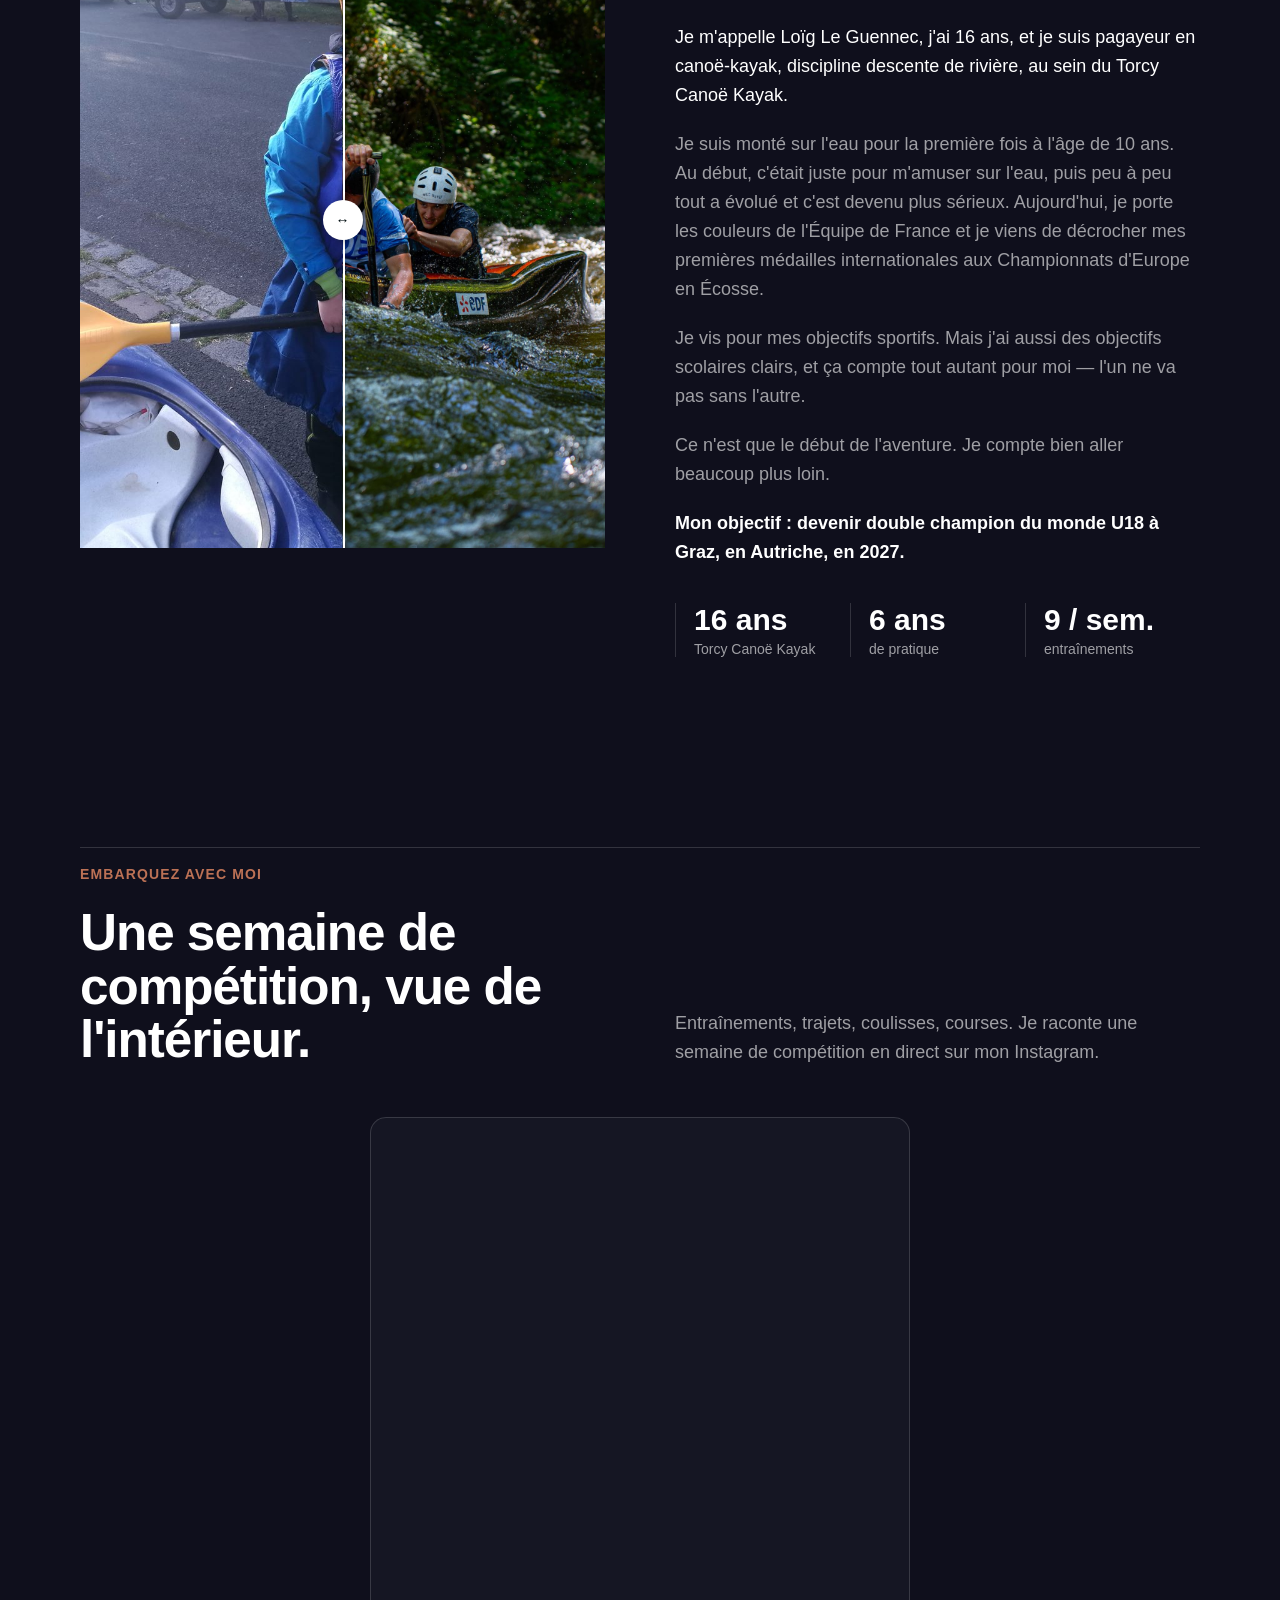
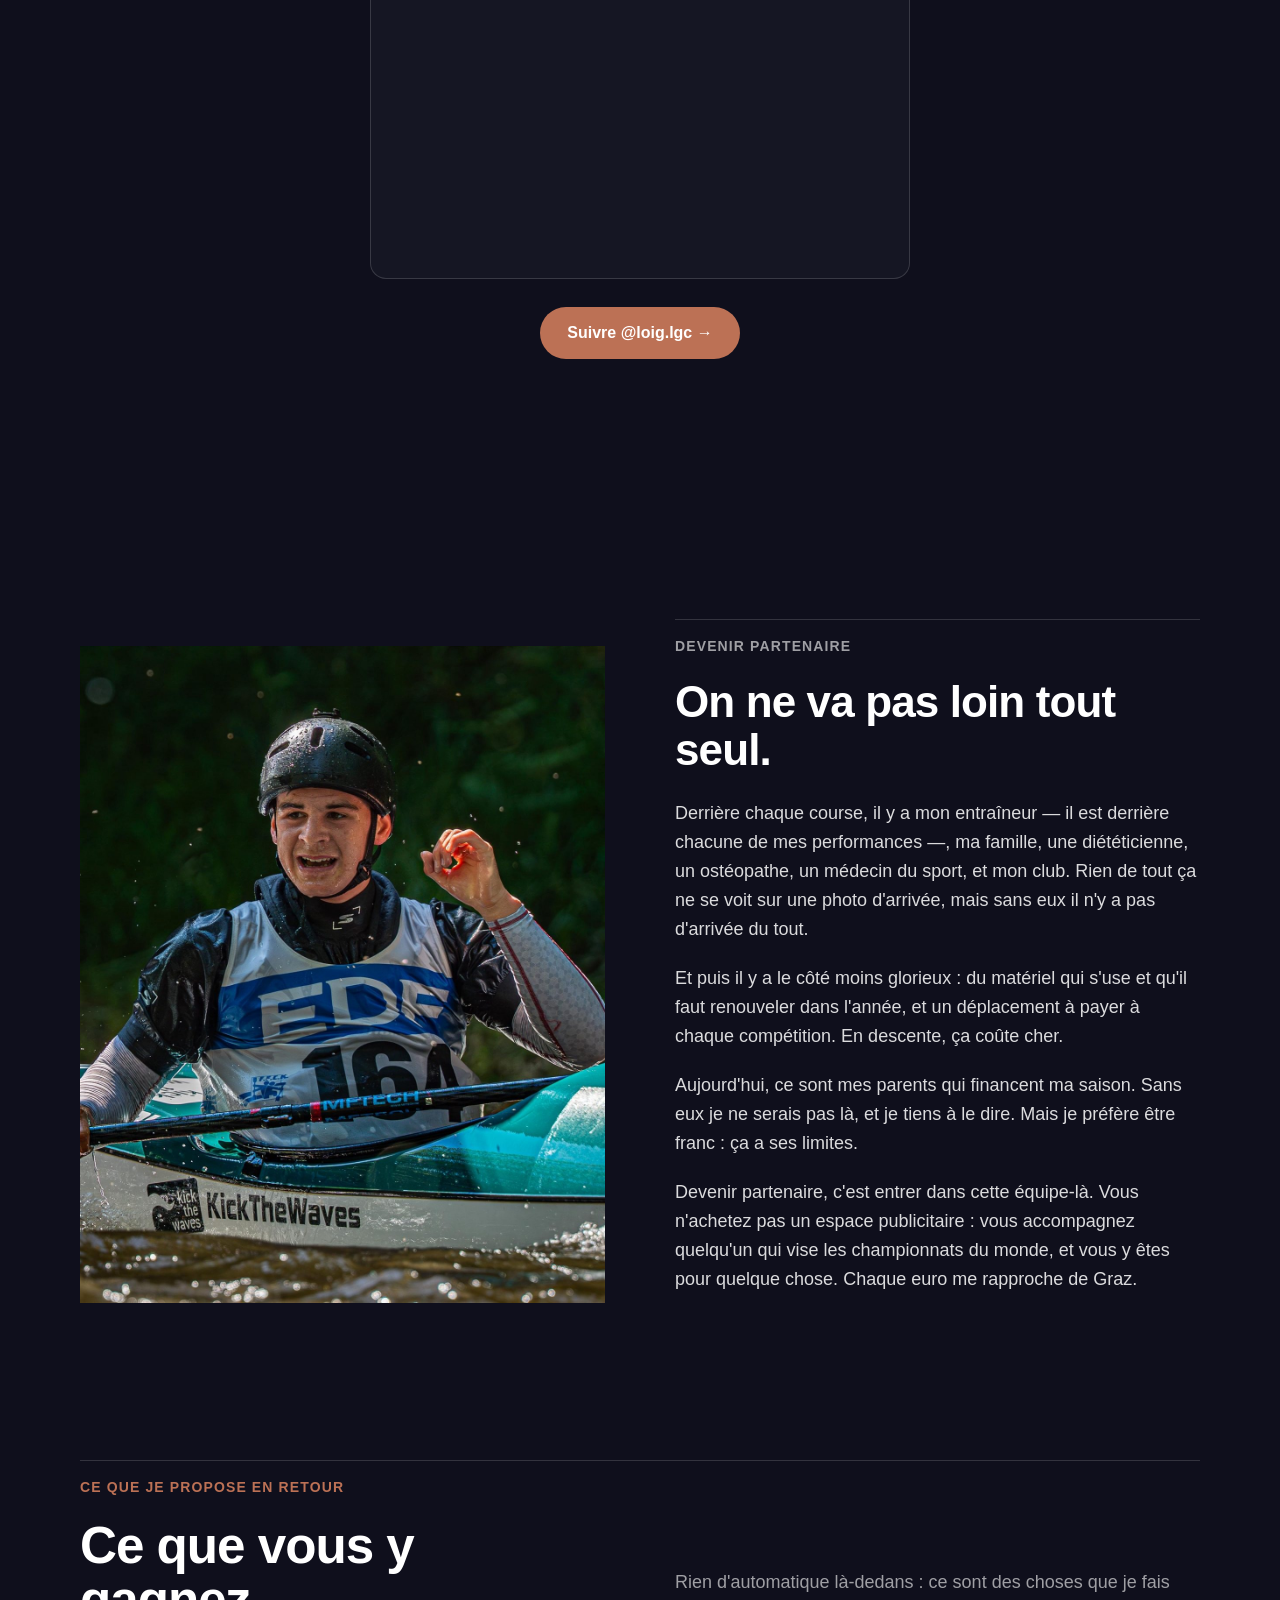
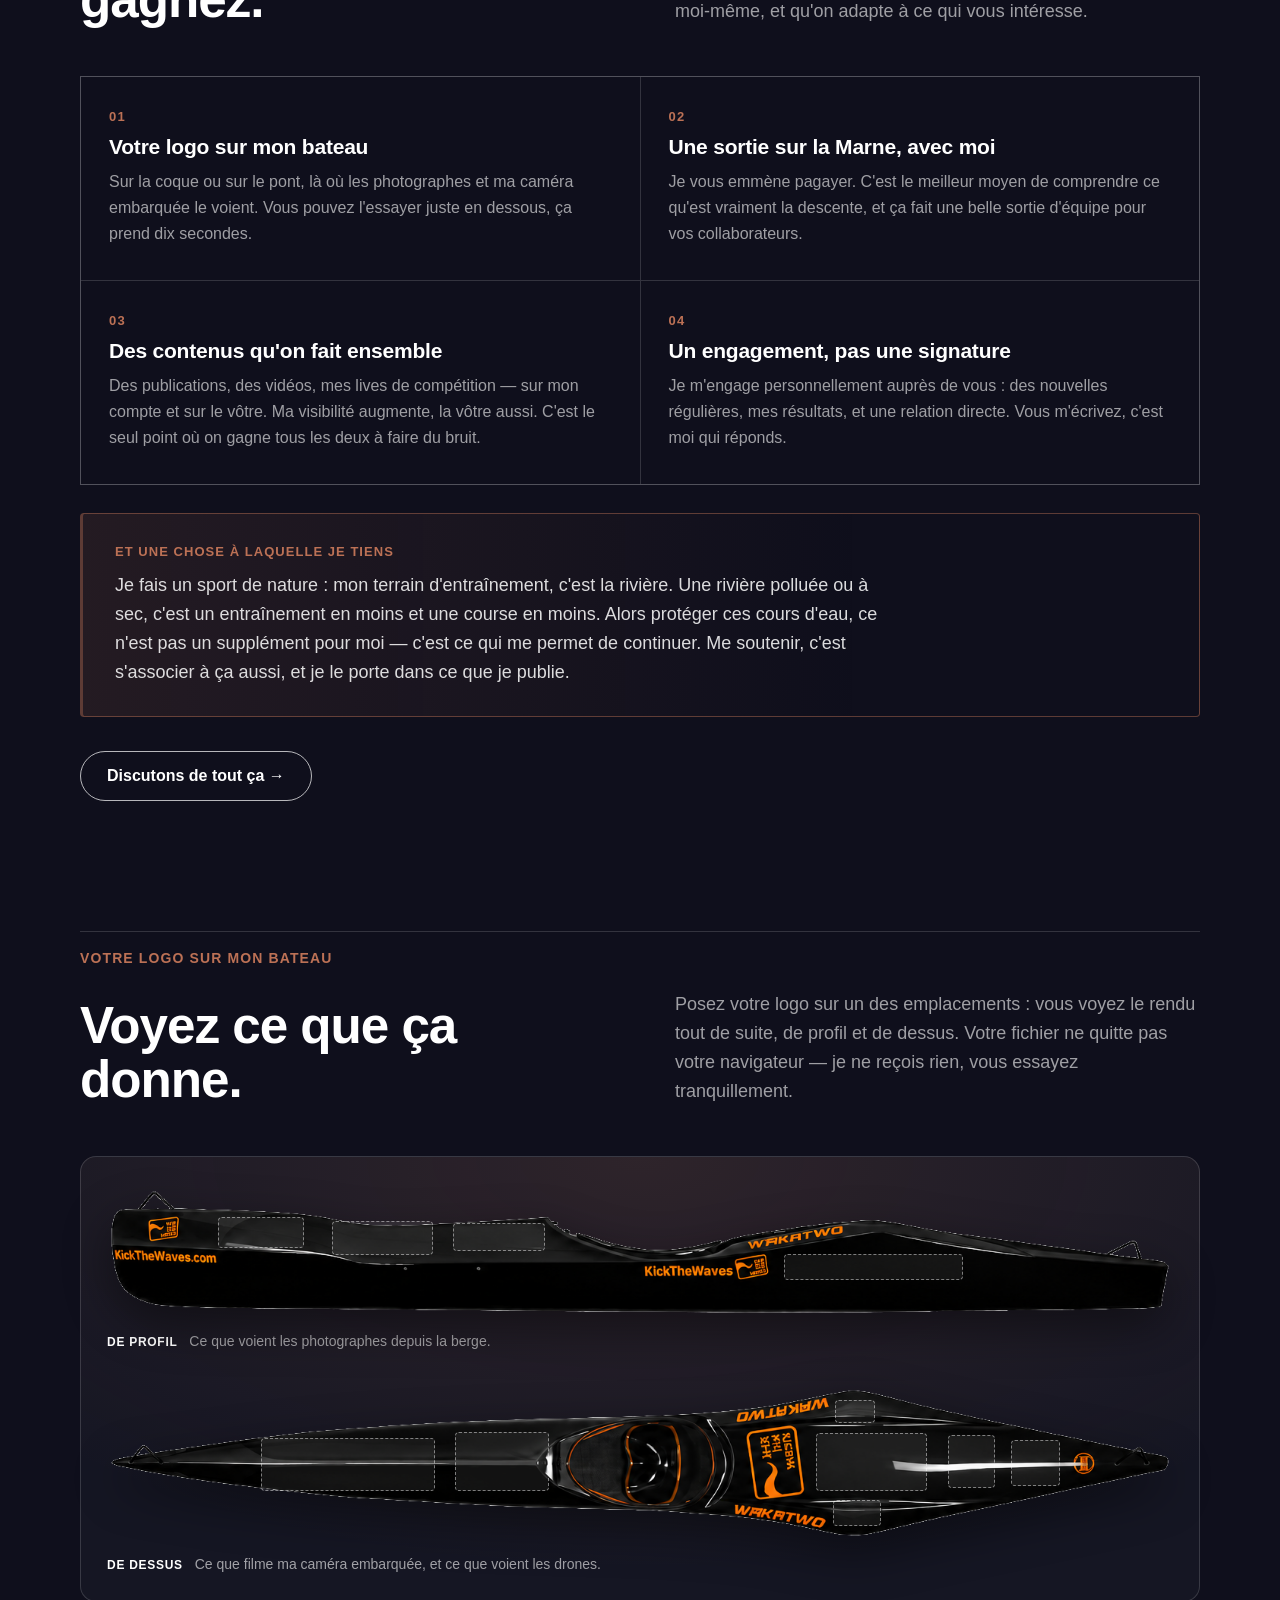
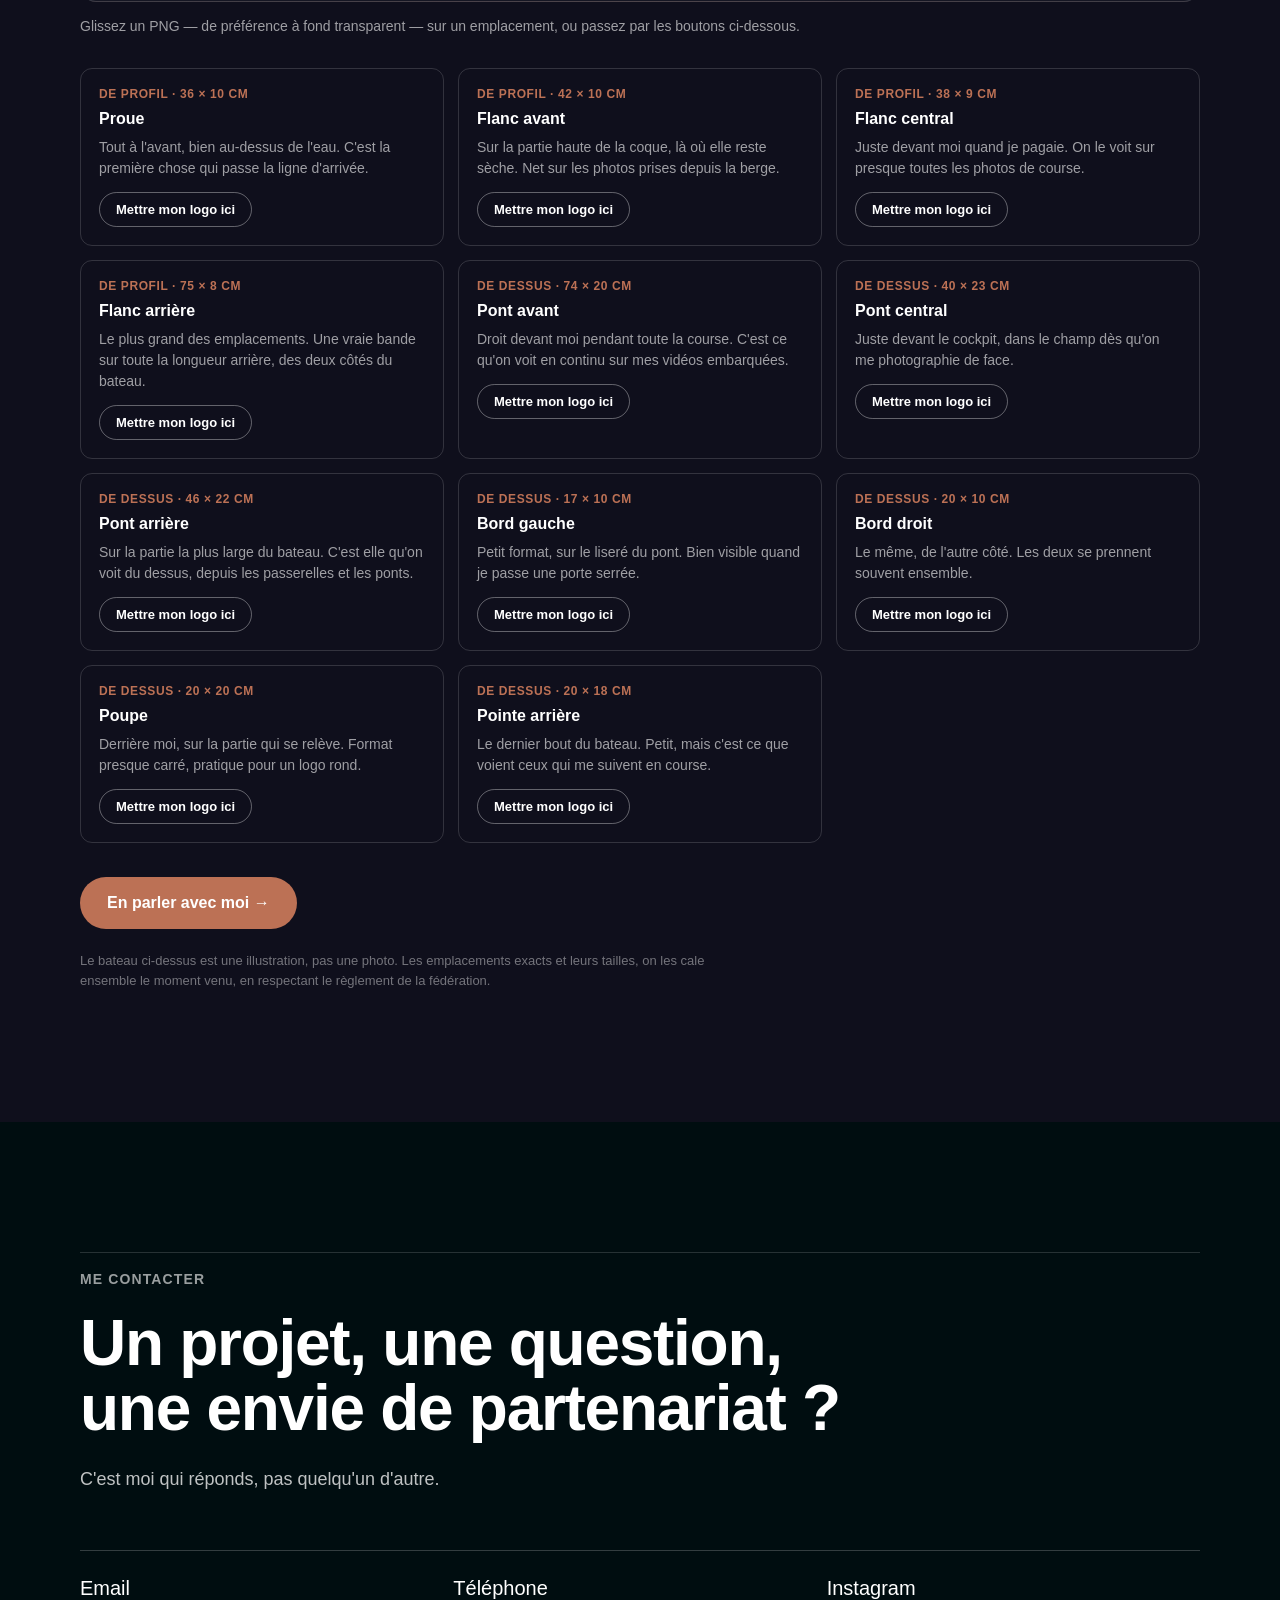
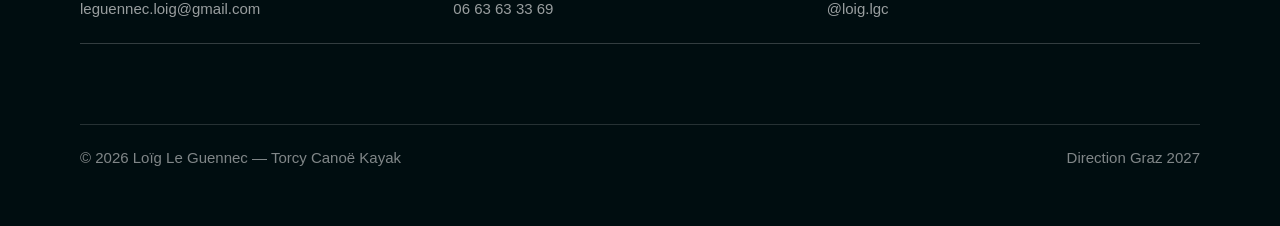
==== commit 7e1e1b89: "Emplacements repositionnes d'apres le schema annote + engagement nature Emplacements : les rectangle" ====
--- a/index.html
+++ b/index.html
@@ -268,6 +268,11 @@
       </li>
     </ul>
 
+    <aside class="nature">
+      <p class="nature__label">Et une chose à laquelle je tiens</p>
+      <p class="nature__text">Je fais un sport de nature : mon terrain d'entraînement, c'est la rivière. Une rivière polluée ou à sec, c'est un entraînement en moins et une course en moins. Alors protéger ces cours d'eau, ce n'est pas un supplément pour moi — c'est ce qui me permet de continuer. Me soutenir, c'est s'associer à ça aussi, et je le porte dans ce que je publie.</p>
+    </aside>
+
     <div class="config__actions">
       <a class="btn btn--ghost" href="#contact" data-contact-modal>Discutons de tout ça →</a>
     </div>
--- a/styles.css
+++ b/styles.css
@@ -1030,3 +1030,38 @@
   .config__actions .btn { width: 100%; text-align: center; }
   .config__count { width: 100%; }
 }
+
+/* ---------------------------------------------------------
+   Engagement nature — clôture des contreparties
+   --------------------------------------------------------- */
+
+.nature {
+  margin-top: 28px;
+  padding: 30px 32px;
+  border: 1px solid rgba(188, 113, 85, 0.45);
+  border-left-width: 3px;
+  border-radius: 4px;
+  background: linear-gradient(90deg, rgba(188, 113, 85, 0.12) 0%, rgba(188, 113, 85, 0) 70%);
+}
+
+.nature__label {
+  font-size: 13px;
+  letter-spacing: 0.08em;
+  text-transform: uppercase;
+  font-weight: 700;
+  color: var(--accent);
+  margin: 0 0 12px;
+}
+
+.nature__text {
+  font-size: 18px;
+  line-height: 1.6;
+  color: var(--soft);
+  margin: 0;
+  max-width: 780px;
+}
+
+@media (max-width: 760px) {
+  .nature { padding: 24px 20px; }
+  .nature__text { font-size: 17px; }
+}
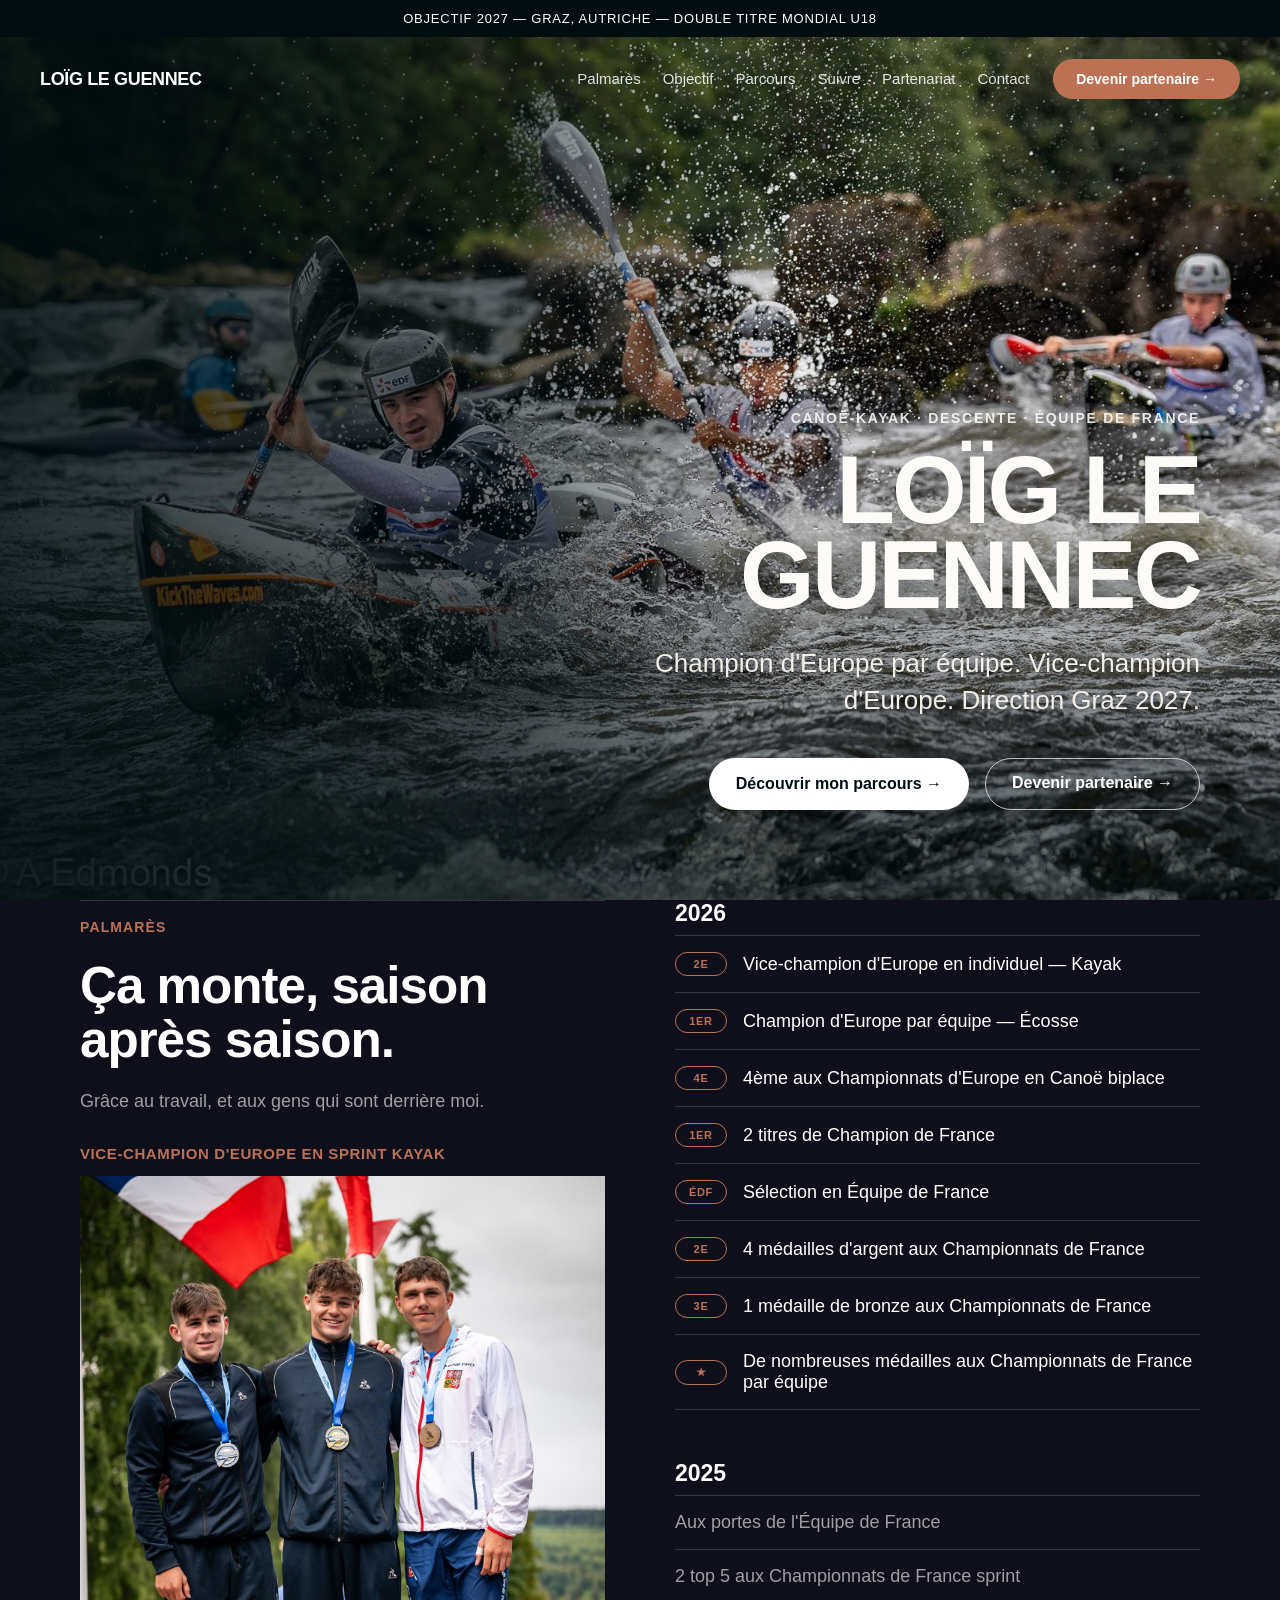
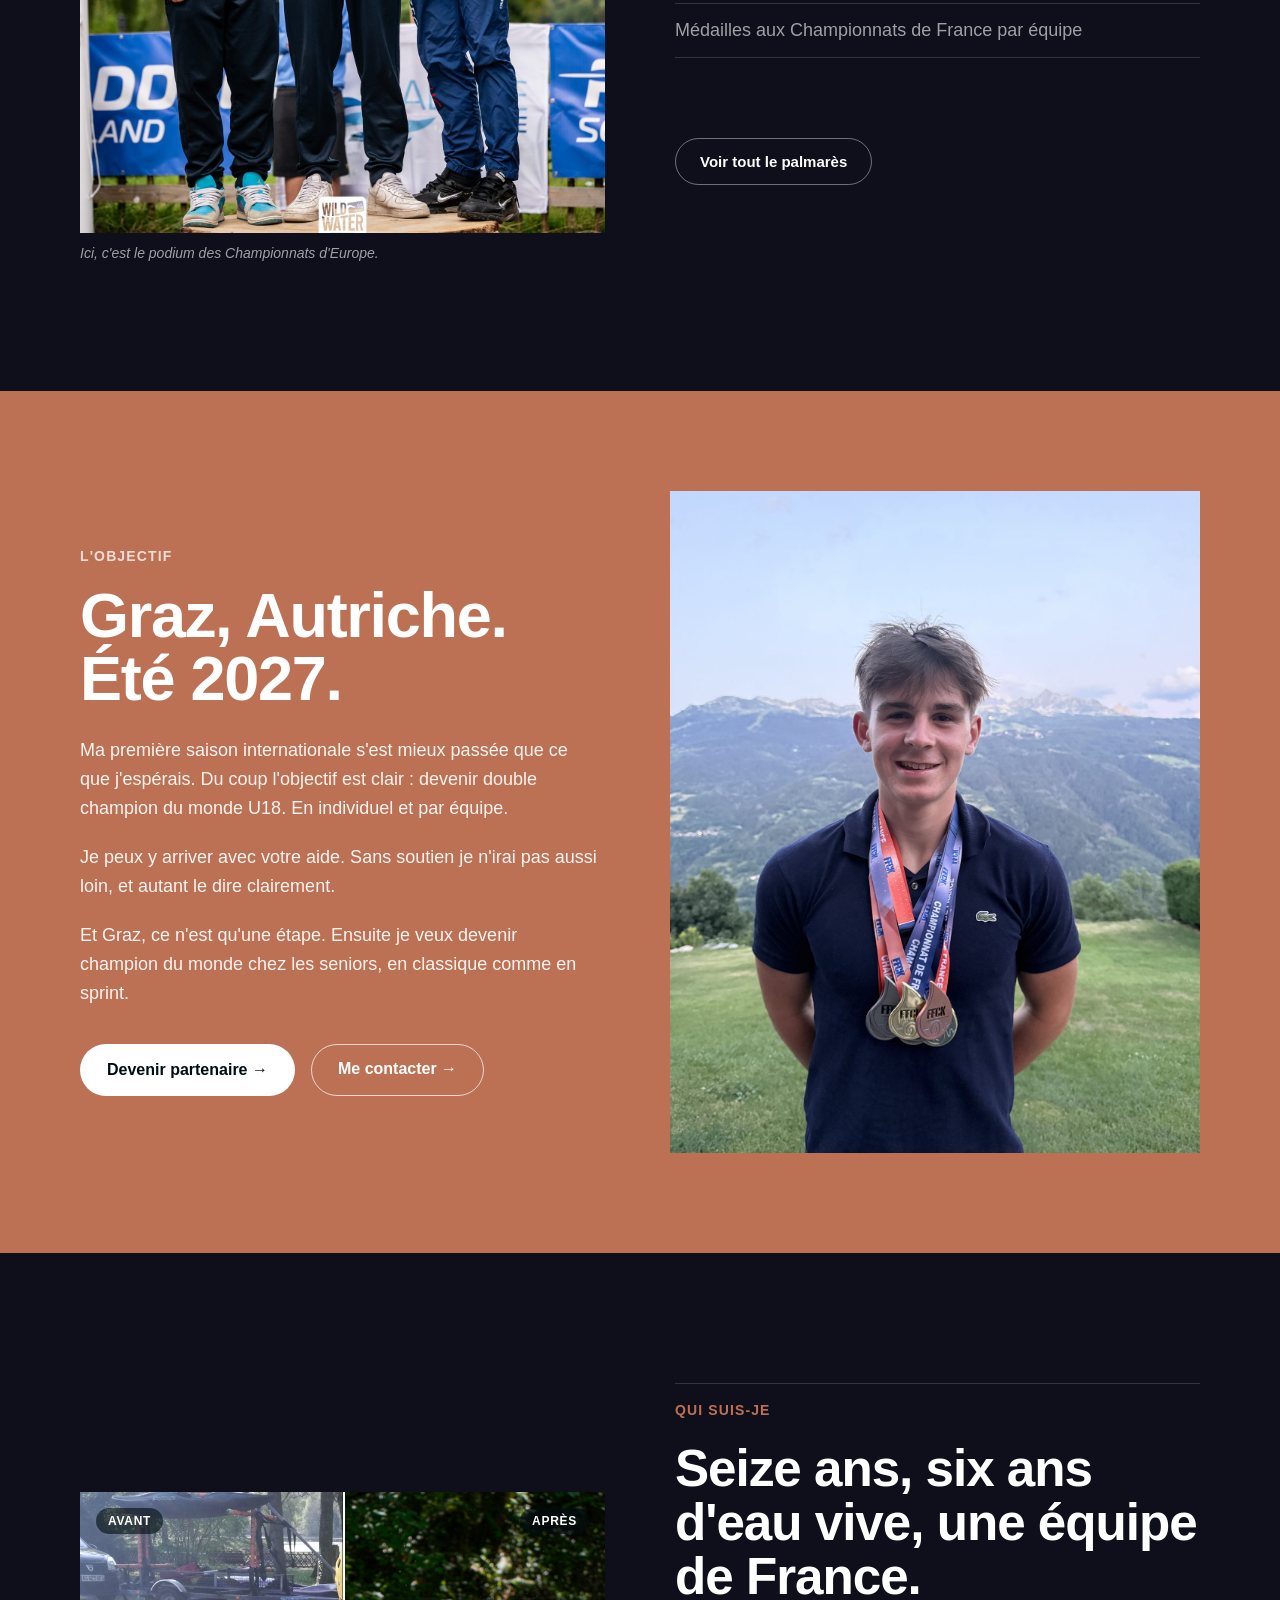
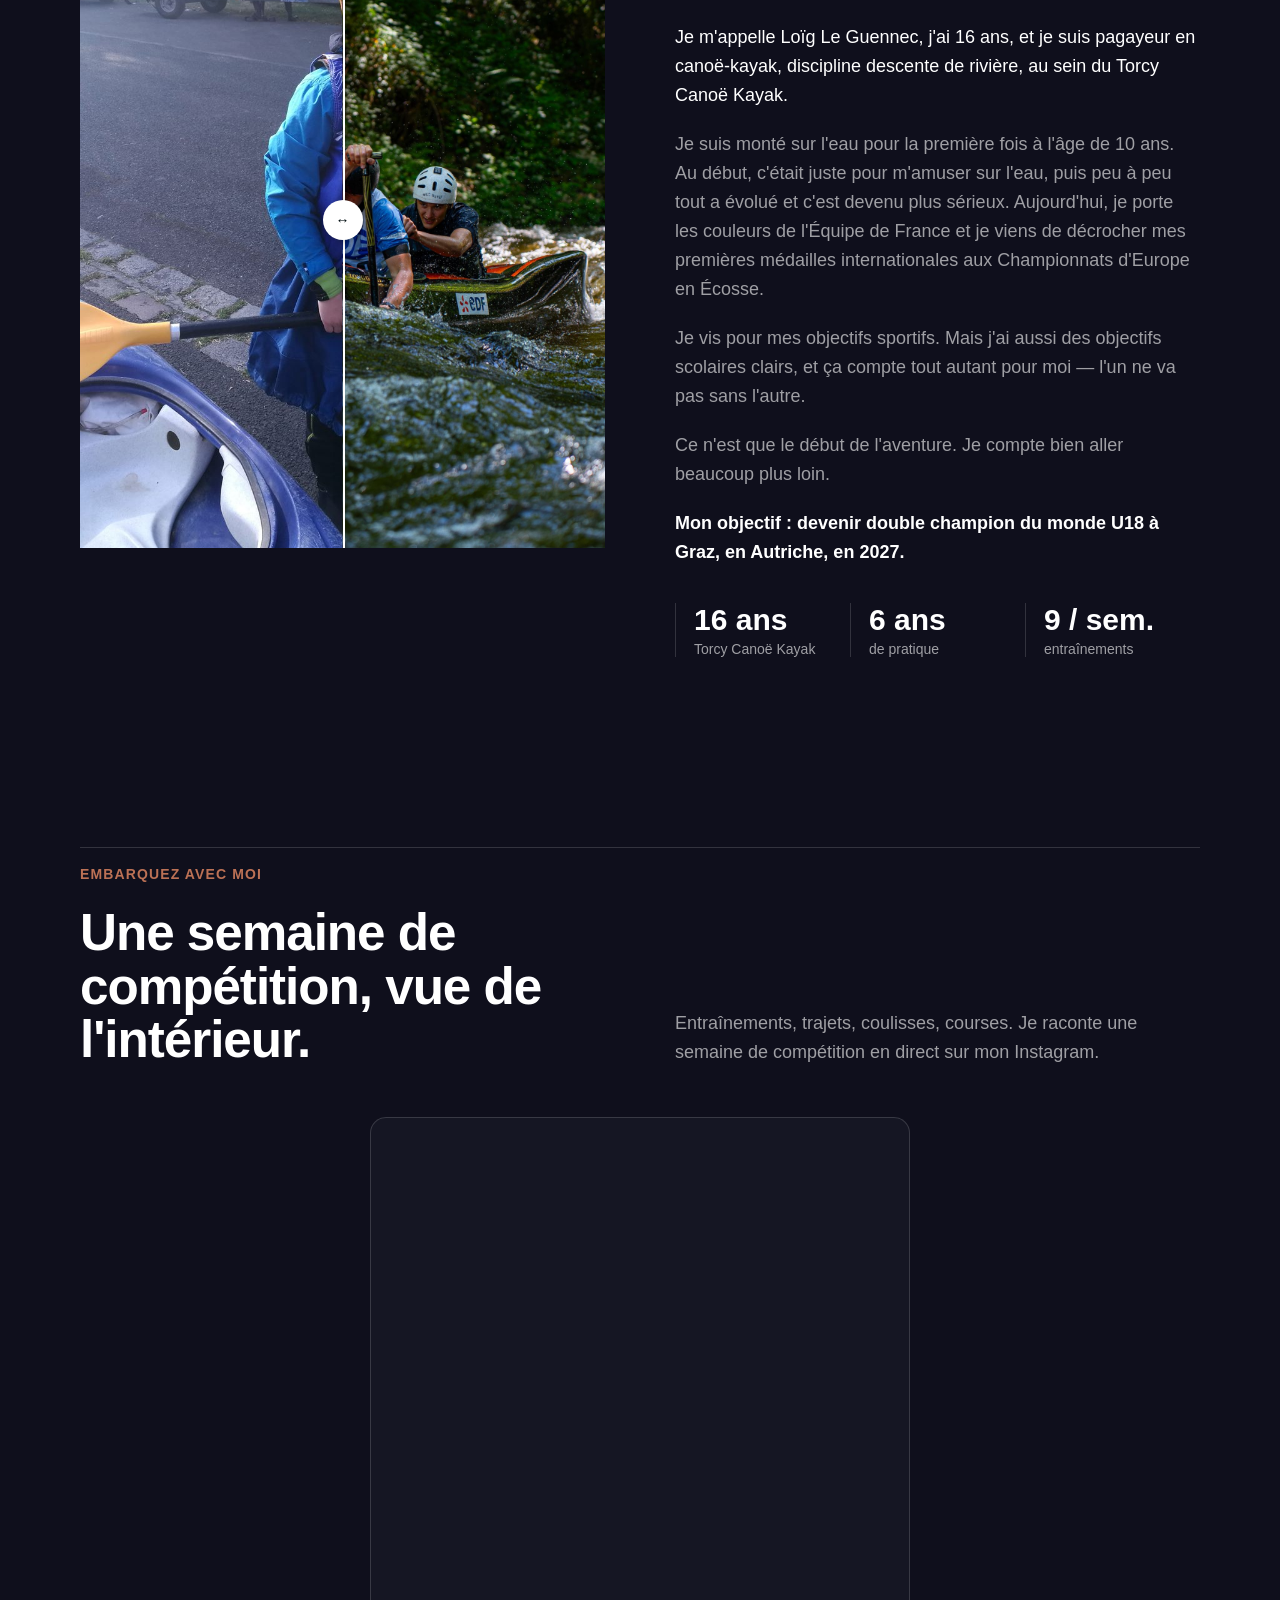
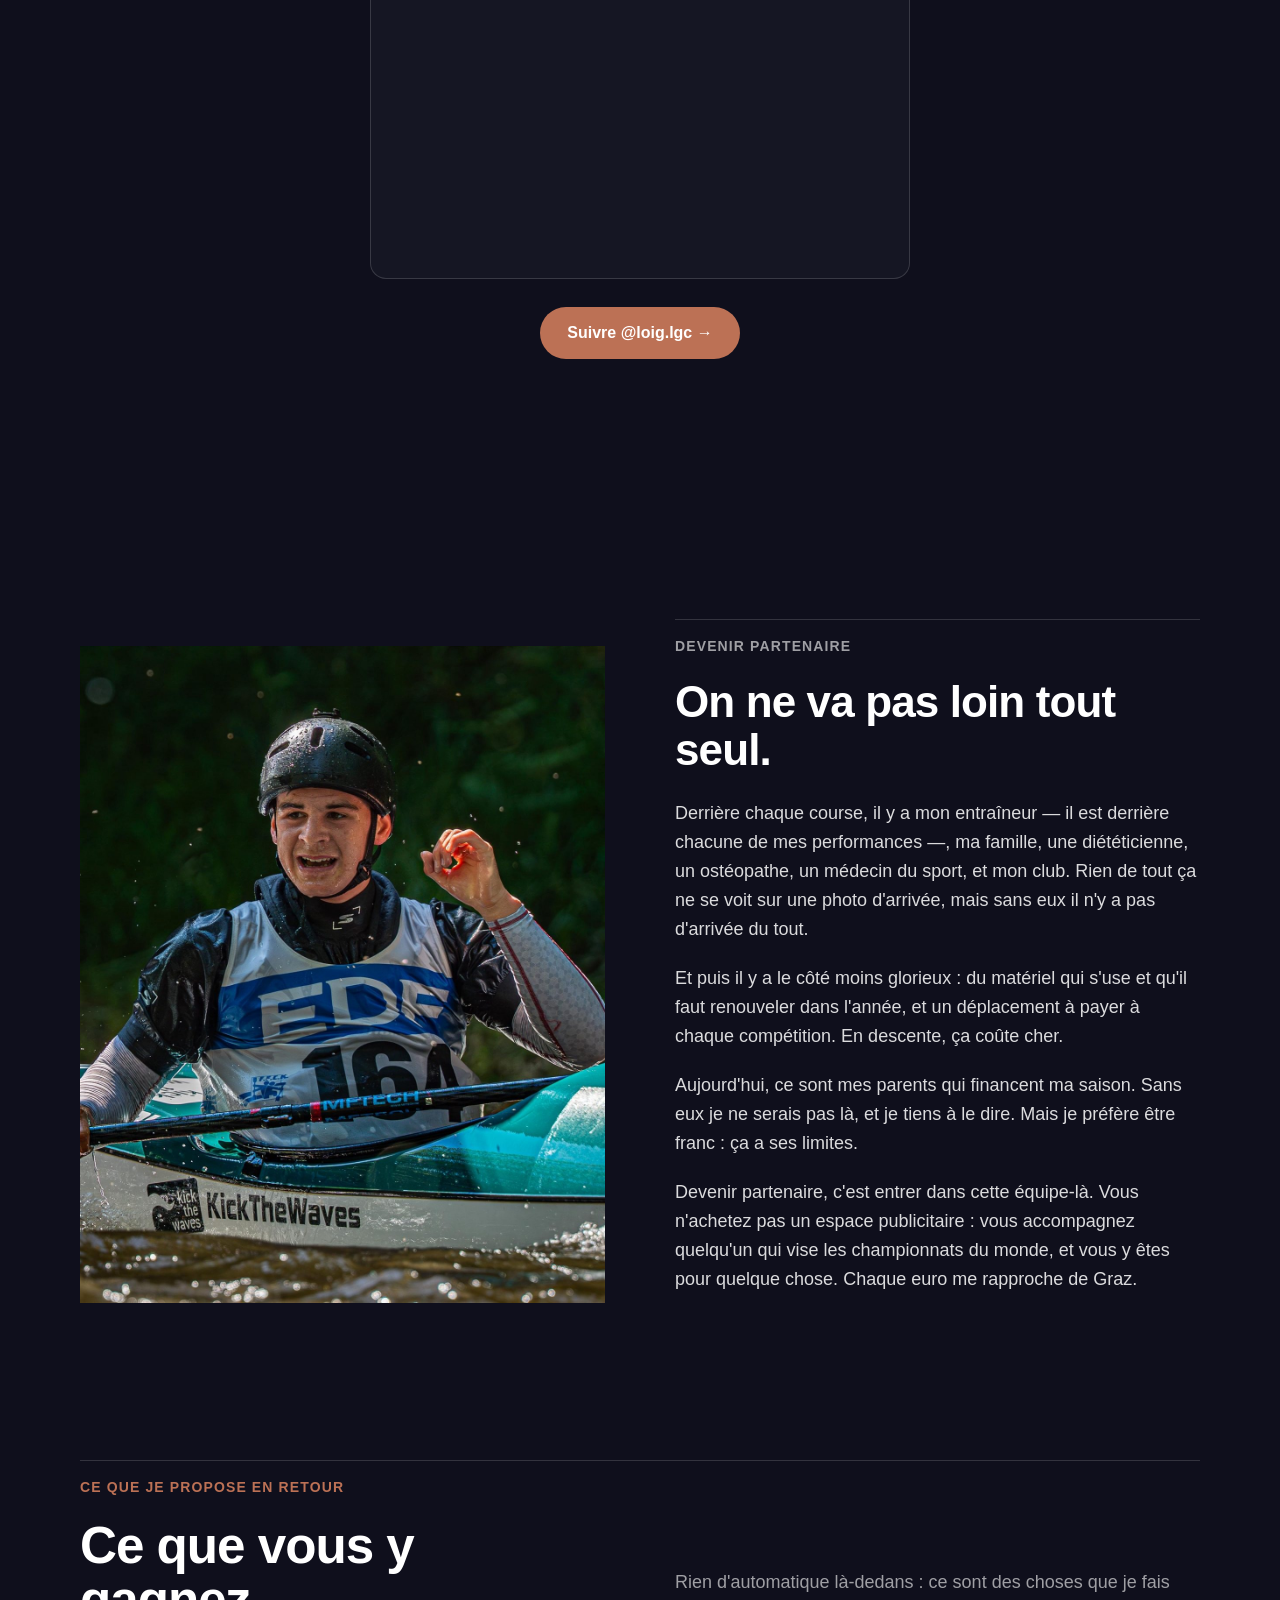
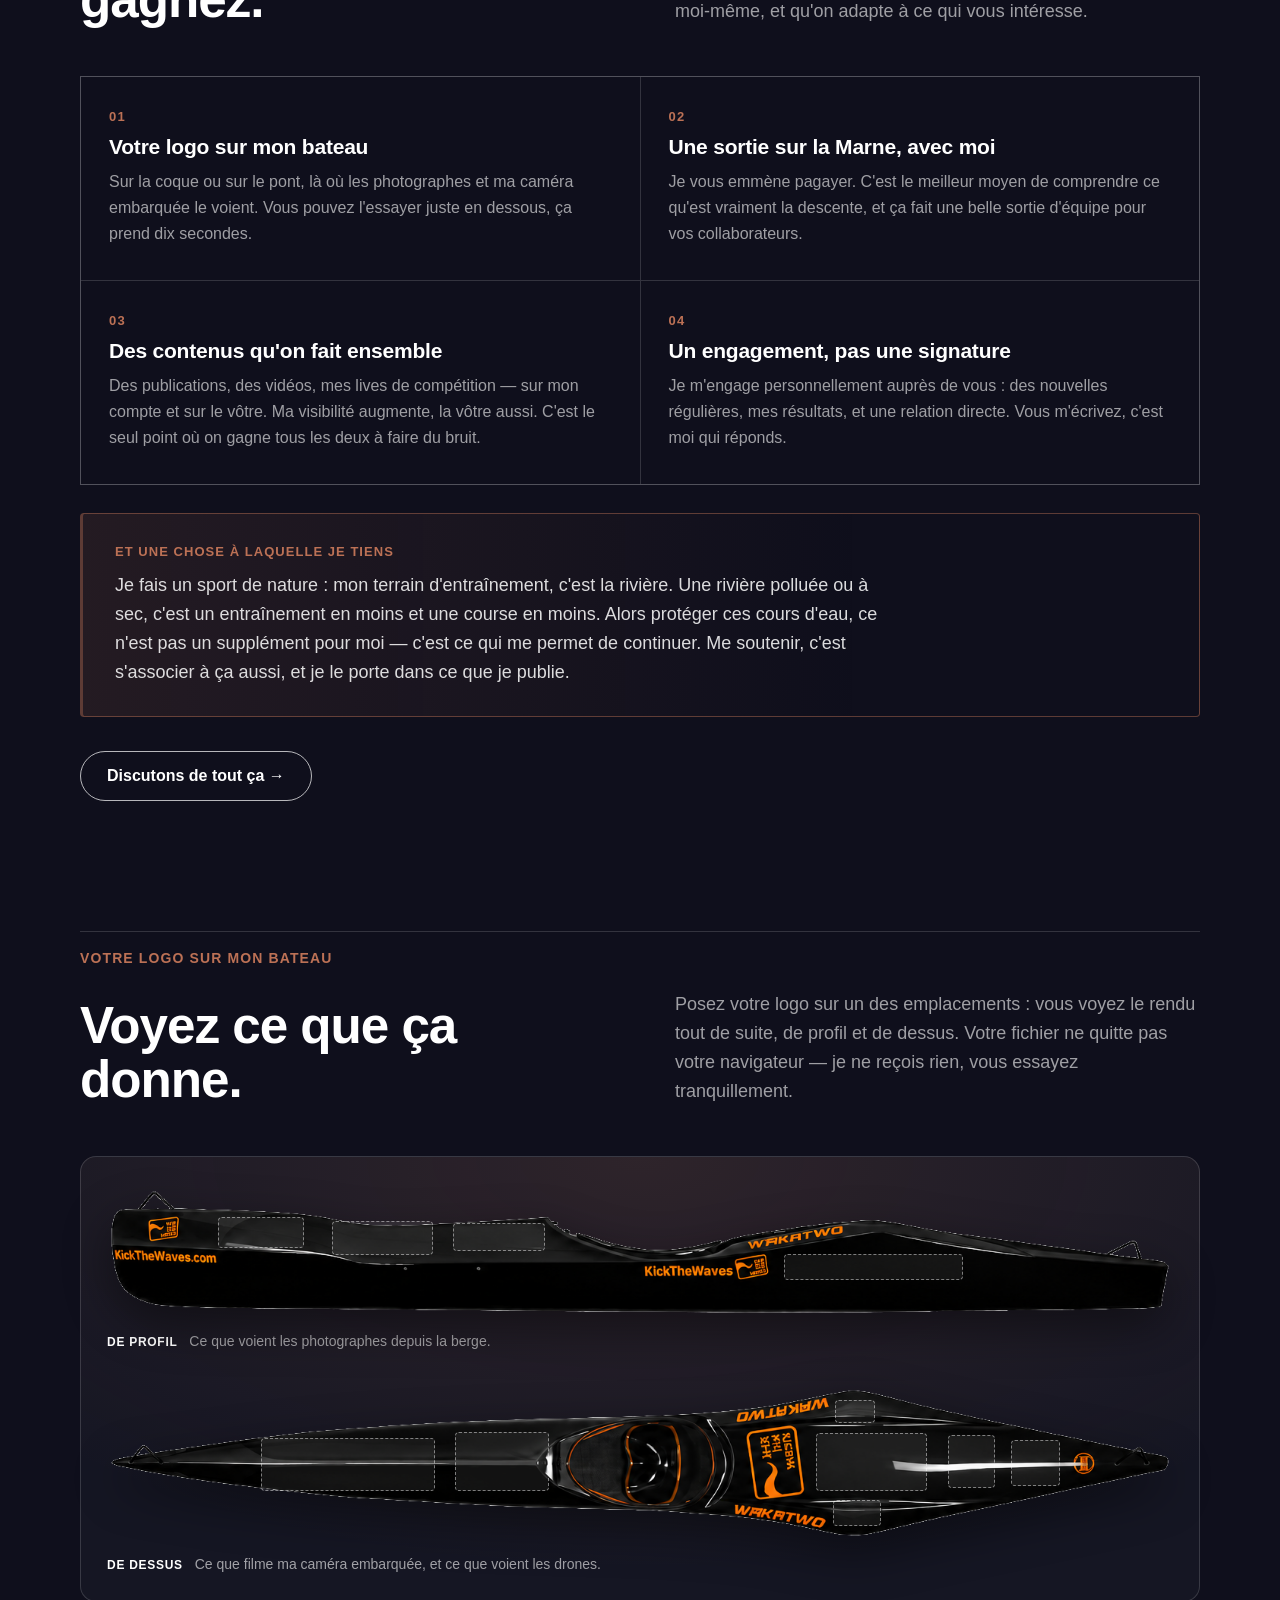
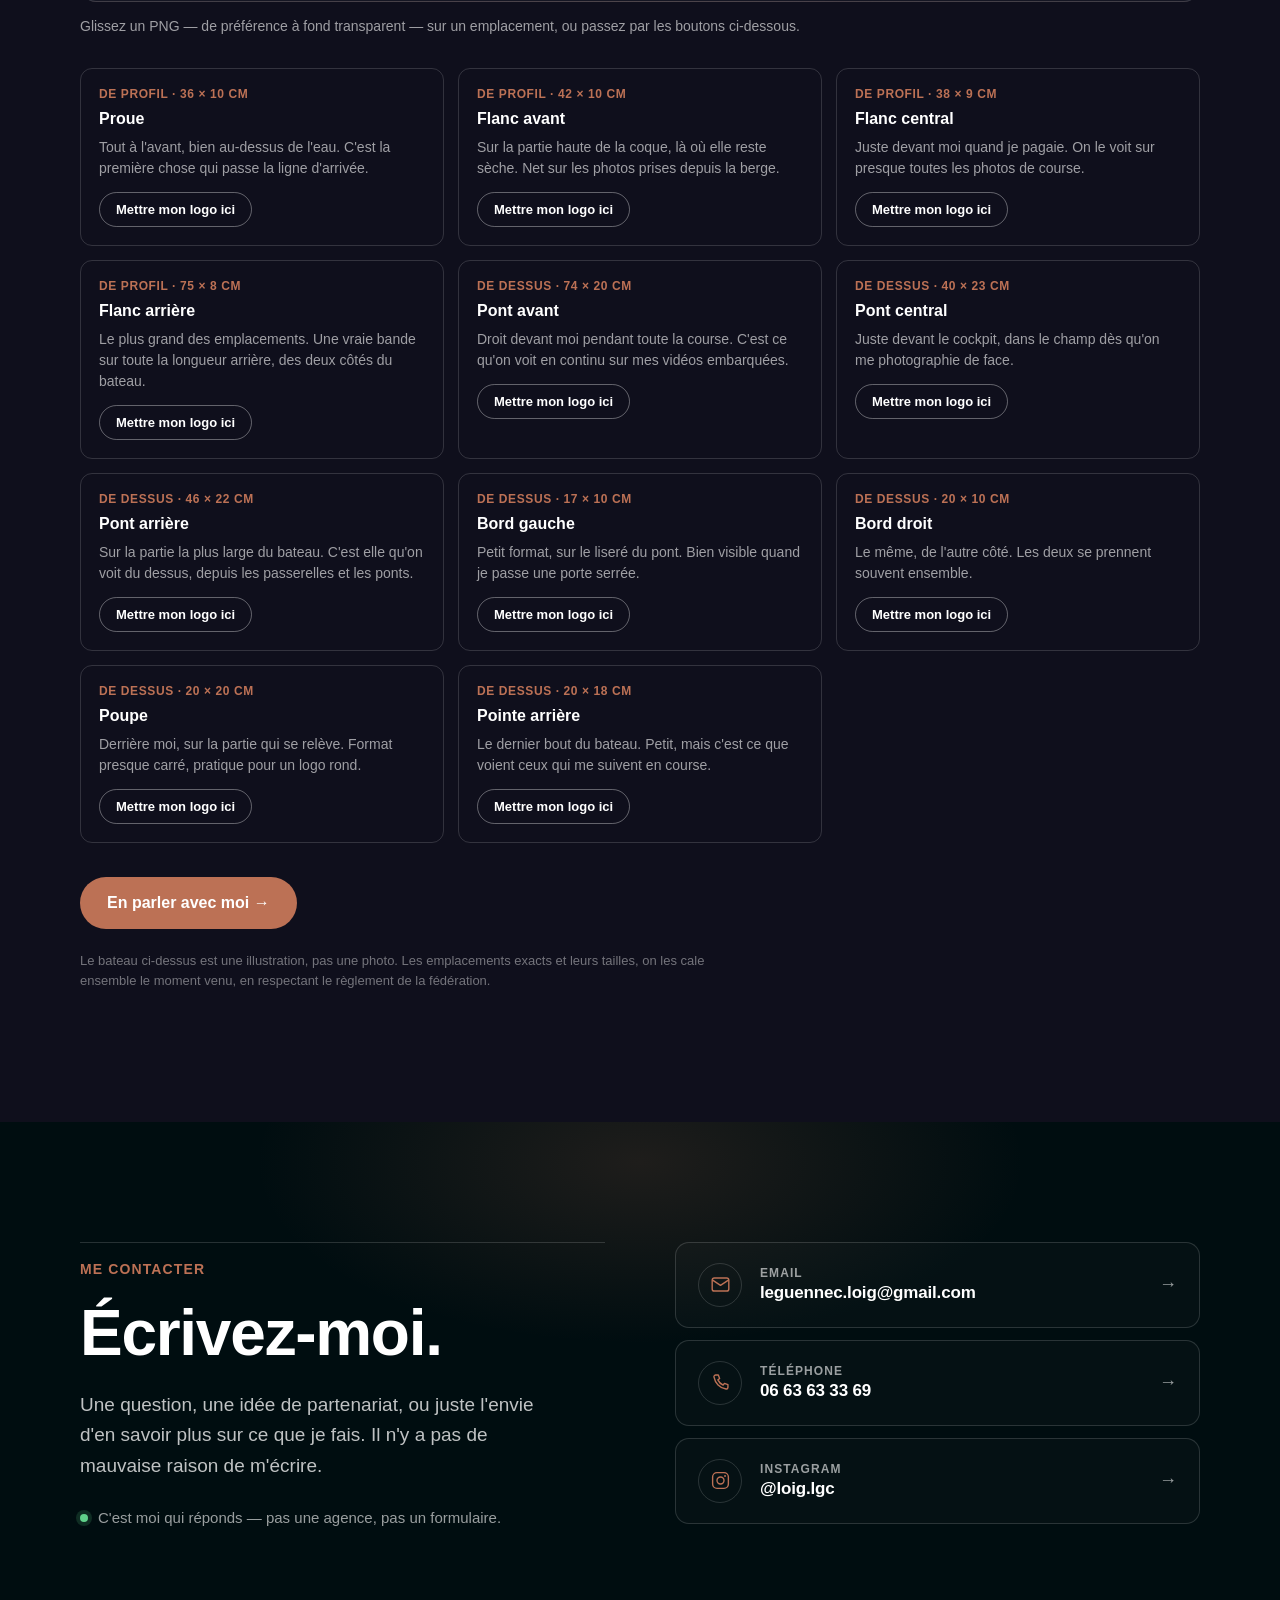
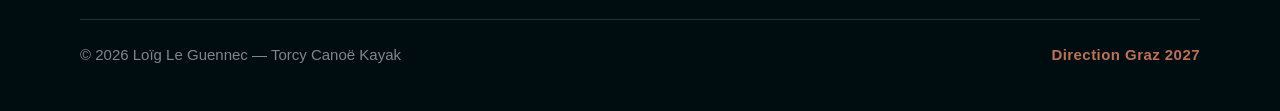
==== commit 1753604b: "Refonte du bas de page contact L'ancienne version laissait la moitie droite vide et alignait trois l" ====
--- a/index.html
+++ b/index.html
@@ -310,19 +310,67 @@
 <!-- ============ Contact / footer ============ -->
 <footer class="footer" id="contact">
   <div class="footer__inner">
-    <p class="eyebrow eyebrow--rule">Me contacter</p>
-    <h2 class="h2 h2--xxl">Un projet, une question, une envie de partenariat&nbsp;?</h2>
-    <p class="lead muted-strong">C'est moi qui réponds, pas quelqu'un d'autre.</p>
-
-    <div class="contacts">
-      <a href="mailto:leguennec.loig@gmail.com">Email<span>leguennec.loig@gmail.com</span></a>
-      <a href="tel:+33663633369">Téléphone<span>06 63 63 33 69</span></a>
-      <a href="https://instagram.com/loig.lgc" target="_blank" rel="noopener">Instagram<span>@loig.lgc</span></a>
+    <div class="footer__top">
+
+      <div class="footer__intro">
+        <p class="eyebrow eyebrow--rule eyebrow--accent">Me contacter</p>
+        <h2 class="h2 h2--xxl">Écrivez-moi.</h2>
+        <p class="footer__lead">Une question, une idée de partenariat, ou juste l'envie d'en savoir plus sur ce que je fais. Il n'y a pas de mauvaise raison de m'écrire.</p>
+        <p class="footer__sign">
+          <span class="footer__sign-dot" aria-hidden="true"></span>
+          C'est moi qui réponds — pas une agence, pas un formulaire.
+        </p>
+      </div>
+
+      <div class="footer__links">
+        <a class="fcard" href="mailto:leguennec.loig@gmail.com">
+          <span class="fcard__icon" aria-hidden="true">
+            <svg viewBox="0 0 24 24" fill="none" stroke="currentColor" stroke-width="1.6" stroke-linecap="round" stroke-linejoin="round">
+              <rect x="2.5" y="4.5" width="19" height="15" rx="2.5"/>
+              <path d="M3 7l9 6 9-6"/>
+            </svg>
+          </span>
+          <span class="fcard__body">
+            <span class="fcard__label">Email</span>
+            <span class="fcard__value">leguennec.loig@gmail.com</span>
+          </span>
+          <span class="fcard__arrow" aria-hidden="true">→</span>
+        </a>
+
+        <a class="fcard" href="tel:+33663633369">
+          <span class="fcard__icon" aria-hidden="true">
+            <svg viewBox="0 0 24 24" fill="none" stroke="currentColor" stroke-width="1.6" stroke-linecap="round" stroke-linejoin="round">
+              <path d="M6.5 3.5h3l1.5 4-2 1.5a12 12 0 0 0 6 6l1.5-2 4 1.5v3a2 2 0 0 1-2.2 2A17 17 0 0 1 4.5 5.7 2 2 0 0 1 6.5 3.5z"/>
+            </svg>
+          </span>
+          <span class="fcard__body">
+            <span class="fcard__label">Téléphone</span>
+            <span class="fcard__value">06 63 63 33 69</span>
+          </span>
+          <span class="fcard__arrow" aria-hidden="true">→</span>
+        </a>
+
+        <a class="fcard" href="https://instagram.com/loig.lgc" target="_blank" rel="noopener">
+          <span class="fcard__icon" aria-hidden="true">
+            <svg viewBox="0 0 24 24" fill="none" stroke="currentColor" stroke-width="1.6" stroke-linecap="round" stroke-linejoin="round">
+              <rect x="3" y="3" width="18" height="18" rx="5"/>
+              <circle cx="12" cy="12" r="4"/>
+              <circle cx="17.2" cy="6.8" r="1.1" fill="currentColor" stroke="none"/>
+            </svg>
+          </span>
+          <span class="fcard__body">
+            <span class="fcard__label">Instagram</span>
+            <span class="fcard__value">@loig.lgc</span>
+          </span>
+          <span class="fcard__arrow" aria-hidden="true">→</span>
+        </a>
+      </div>
+
     </div>
 
     <div class="footer__bottom">
       <span>© 2026 Loïg Le Guennec — Torcy Canoë Kayak</span>
-      <span>Direction Graz 2027</span>
+      <span class="footer__goal">Direction Graz 2027</span>
     </div>
   </div>
 </footer>
--- a/styles.css
+++ b/styles.css
@@ -577,44 +577,158 @@
    Footer / contact
    --------------------------------------------------------- */
 
-.footer { background: var(--bg-deep); }
+.footer {
+  position: relative;
+  background: var(--bg-deep);
+  overflow: hidden;
+}
+/* Halo discret, pour que le bas de page ne soit pas un simple aplat */
+.footer::before {
+  content: '';
+  position: absolute;
+  top: -220px;
+  left: 50%;
+  transform: translateX(-50%);
+  width: min(1100px, 120%);
+  height: 520px;
+  background: radial-gradient(50% 50% at 50% 50%, rgba(188, 113, 85, 0.16) 0%, rgba(188, 113, 85, 0) 70%);
+  pointer-events: none;
+}
+
 .footer__inner {
+  position: relative;
   max-width: var(--maxw);
   margin: 0 auto;
-  padding: 130px var(--gutter) 60px;
-}
-.footer .lead { margin-bottom: 56px; }
-
-.contacts {
+  padding: 120px var(--gutter) 48px;
+}
+
+.footer__top {
   display: grid;
-  grid-template-columns: repeat(auto-fit, minmax(min(260px, 100%), 1fr));
-  border-top: 1px solid var(--rule-strong);
-  margin-bottom: 80px;
-}
-.contacts a {
-  display: block;
-  padding: 26px 0;
-  border-bottom: 1px solid var(--rule-strong);
-  font-size: 20px;
-  transition: color 0.2s ease;
-}
-.contacts a span {
-  display: block;
+  grid-template-columns: repeat(auto-fit, minmax(min(400px, 100%), 1fr));
+  gap: 70px;
+  align-items: start;
+  margin-bottom: 90px;
+}
+
+.footer__lead {
+  font-size: 19px;
+  line-height: 1.6;
+  color: var(--muted-strong);
+  margin: 0 0 26px;
+  max-width: 460px;
+}
+
+.footer__sign {
+  display: flex;
+  align-items: center;
+  gap: 10px;
   font-size: 15px;
+  line-height: 1.5;
   color: var(--muted);
-}
-.contacts a:hover { color: var(--accent); }
+  margin: 0;
+}
+.footer__sign-dot {
+  flex: none;
+  width: 8px;
+  height: 8px;
+  border-radius: 50%;
+  background: #5fd08a;
+  box-shadow: 0 0 0 4px rgba(95, 208, 138, 0.16);
+}
+
+/* --- Les trois moyens de me joindre --- */
+
+.footer__links {
+  display: flex;
+  flex-direction: column;
+  gap: 12px;
+}
+
+.fcard {
+  display: flex;
+  align-items: center;
+  gap: 18px;
+  padding: 20px 22px;
+  border: 1px solid var(--rule);
+  border-radius: 14px;
+  background: rgba(255, 255, 255, 0.02);
+  color: #fff;
+  transition: border-color 0.2s ease, background-color 0.2s ease, transform 0.2s ease;
+}
+.fcard:hover {
+  border-color: rgba(188, 113, 85, 0.75);
+  background: rgba(188, 113, 85, 0.09);
+  transform: translateY(-2px);
+  color: #fff;
+}
+
+.fcard__icon {
+  flex: none;
+  width: 44px;
+  height: 44px;
+  display: flex;
+  align-items: center;
+  justify-content: center;
+  border-radius: 50%;
+  border: 1px solid var(--rule);
+  color: var(--accent);
+  transition: border-color 0.2s ease, background-color 0.2s ease;
+}
+.fcard__icon svg { width: 21px; height: 21px; display: block; }
+.fcard:hover .fcard__icon {
+  border-color: rgba(188, 113, 85, 0.7);
+  background: rgba(188, 113, 85, 0.14);
+}
+
+.fcard__body { display: flex; flex-direction: column; gap: 3px; min-width: 0; }
+.fcard__label {
+  font-size: 12px;
+  letter-spacing: 0.09em;
+  text-transform: uppercase;
+  font-weight: 700;
+  color: var(--muted);
+}
+.fcard__value {
+  font-size: 17px;
+  font-weight: 700;
+  letter-spacing: -0.01em;
+  overflow-wrap: anywhere;
+}
+
+.fcard__arrow {
+  margin-left: auto;
+  flex: none;
+  font-size: 18px;
+  color: var(--muted);
+  transition: transform 0.2s ease, color 0.2s ease;
+}
+.fcard:hover .fcard__arrow { transform: translateX(4px); color: var(--accent); }
 
 .footer__bottom {
+  position: relative;
   display: flex;
   justify-content: space-between;
   align-items: center;
   flex-wrap: wrap;
   gap: 16px;
-  padding-top: 24px;
+  padding-top: 26px;
   border-top: 1px solid var(--rule);
   font-size: 15px;
   color: rgba(255, 255, 255, 0.5);
+}
+.footer__goal {
+  color: var(--accent);
+  font-weight: 700;
+  letter-spacing: 0.03em;
+}
+
+@media (max-width: 760px) {
+  .footer__inner { padding: 80px var(--gutter) 40px; }
+  .footer__top { gap: 44px; margin-bottom: 56px; }
+  .footer__lead { font-size: 17px; }
+  .fcard { padding: 16px 16px; gap: 14px; }
+  .fcard__icon { width: 40px; height: 40px; }
+  .fcard__value { font-size: 16px; }
 }
 
 /* ---------------------------------------------------------
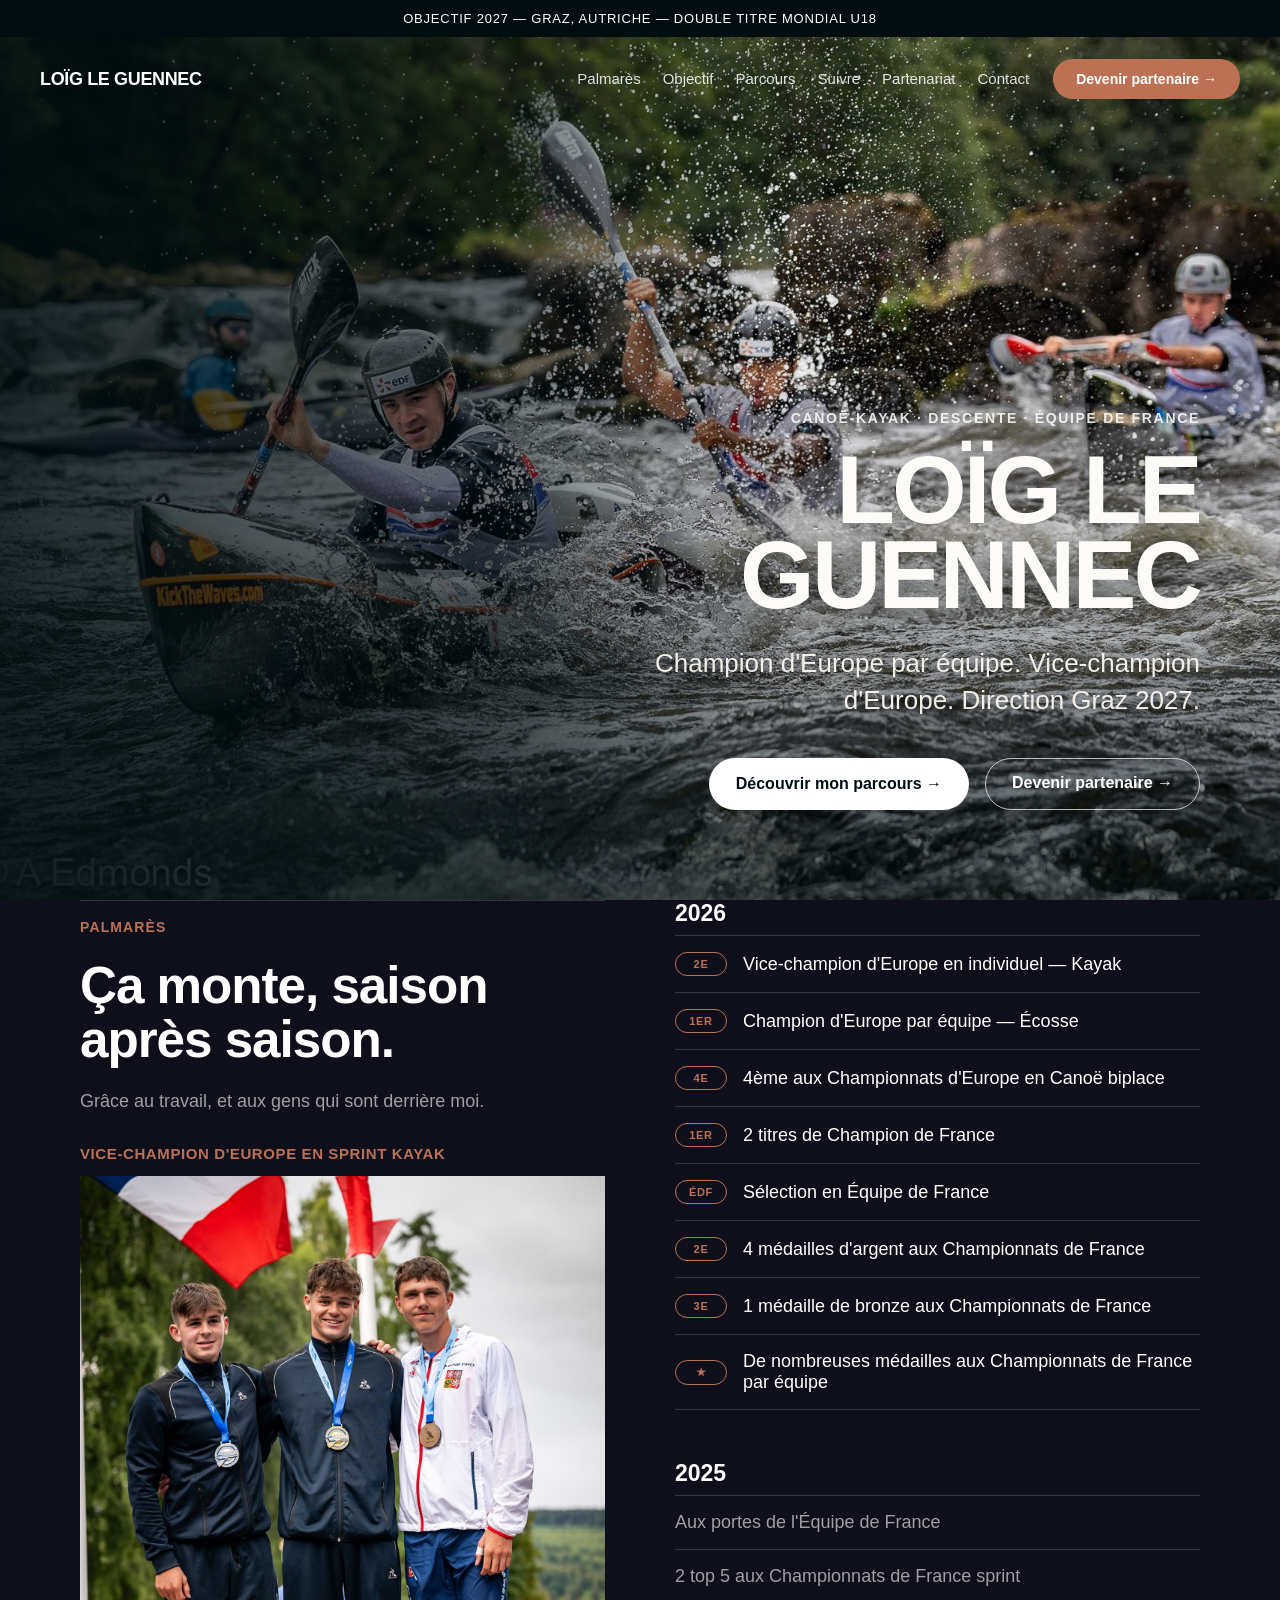
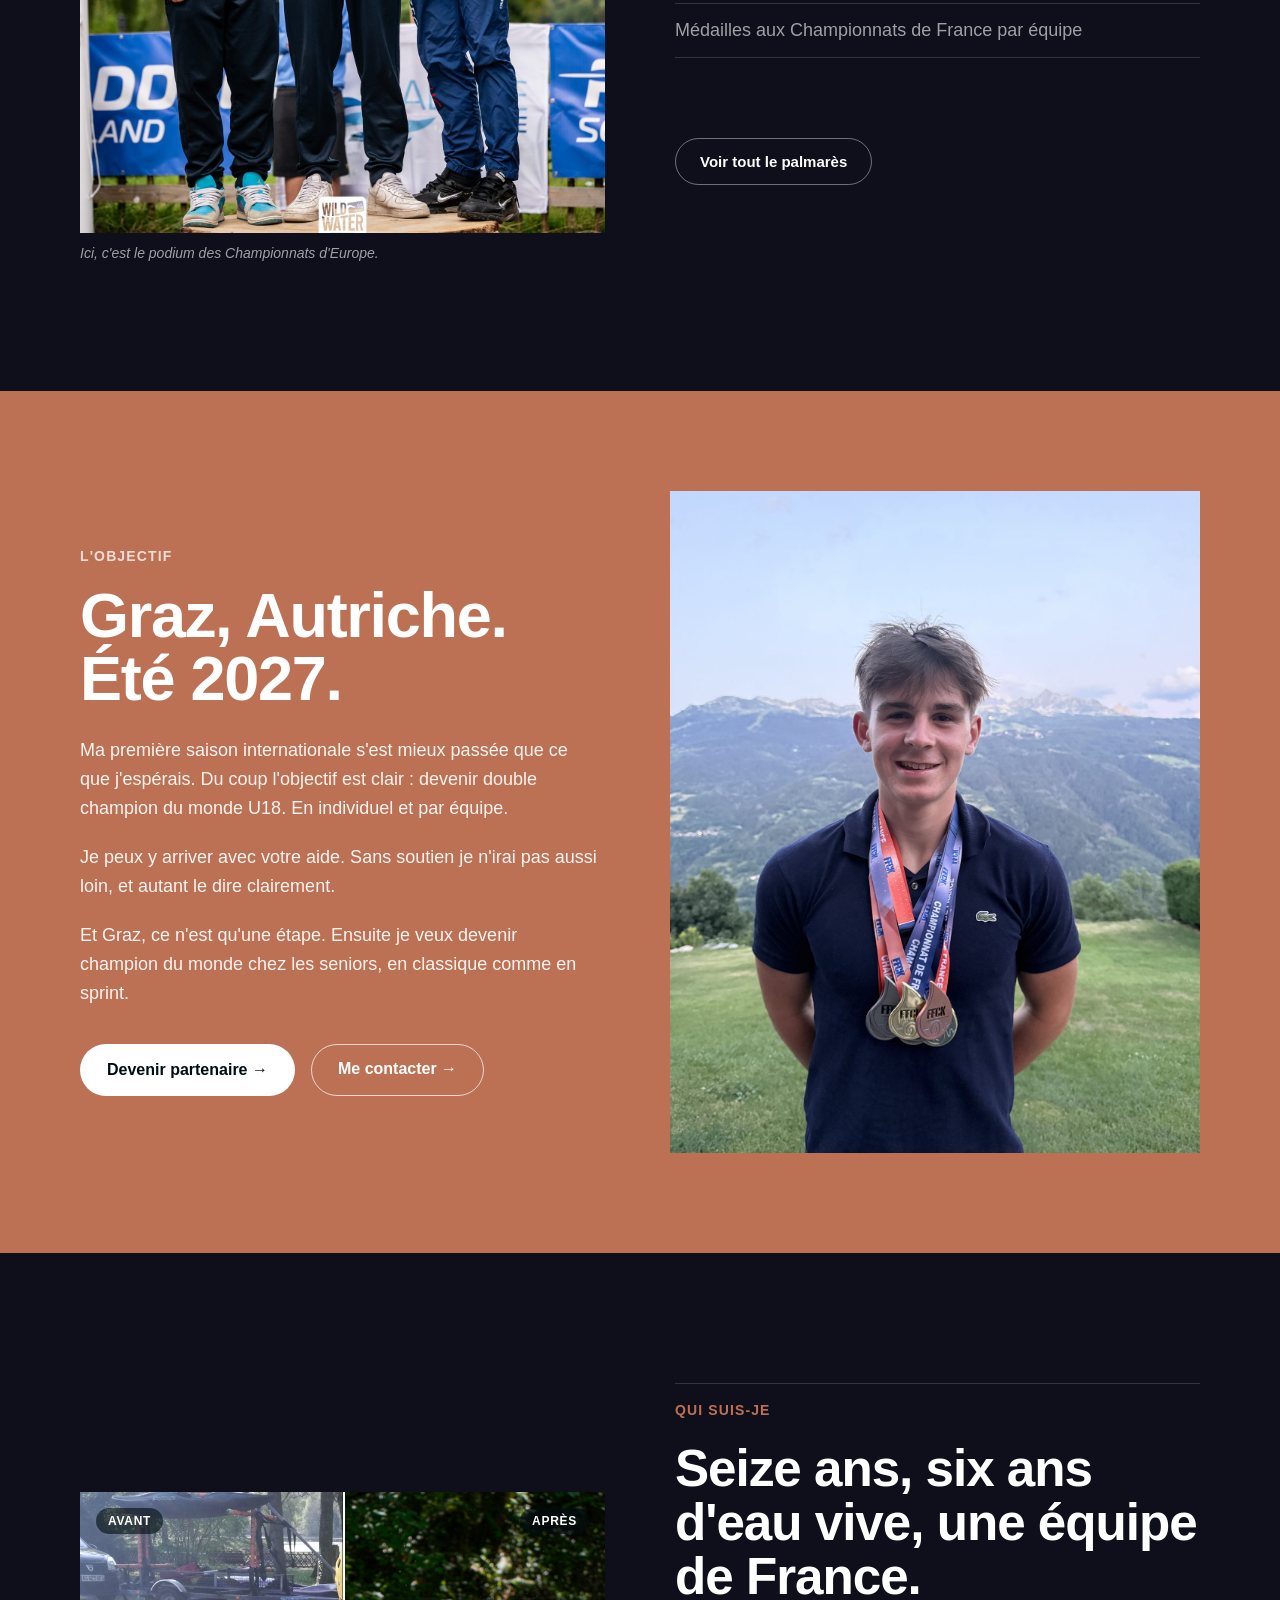
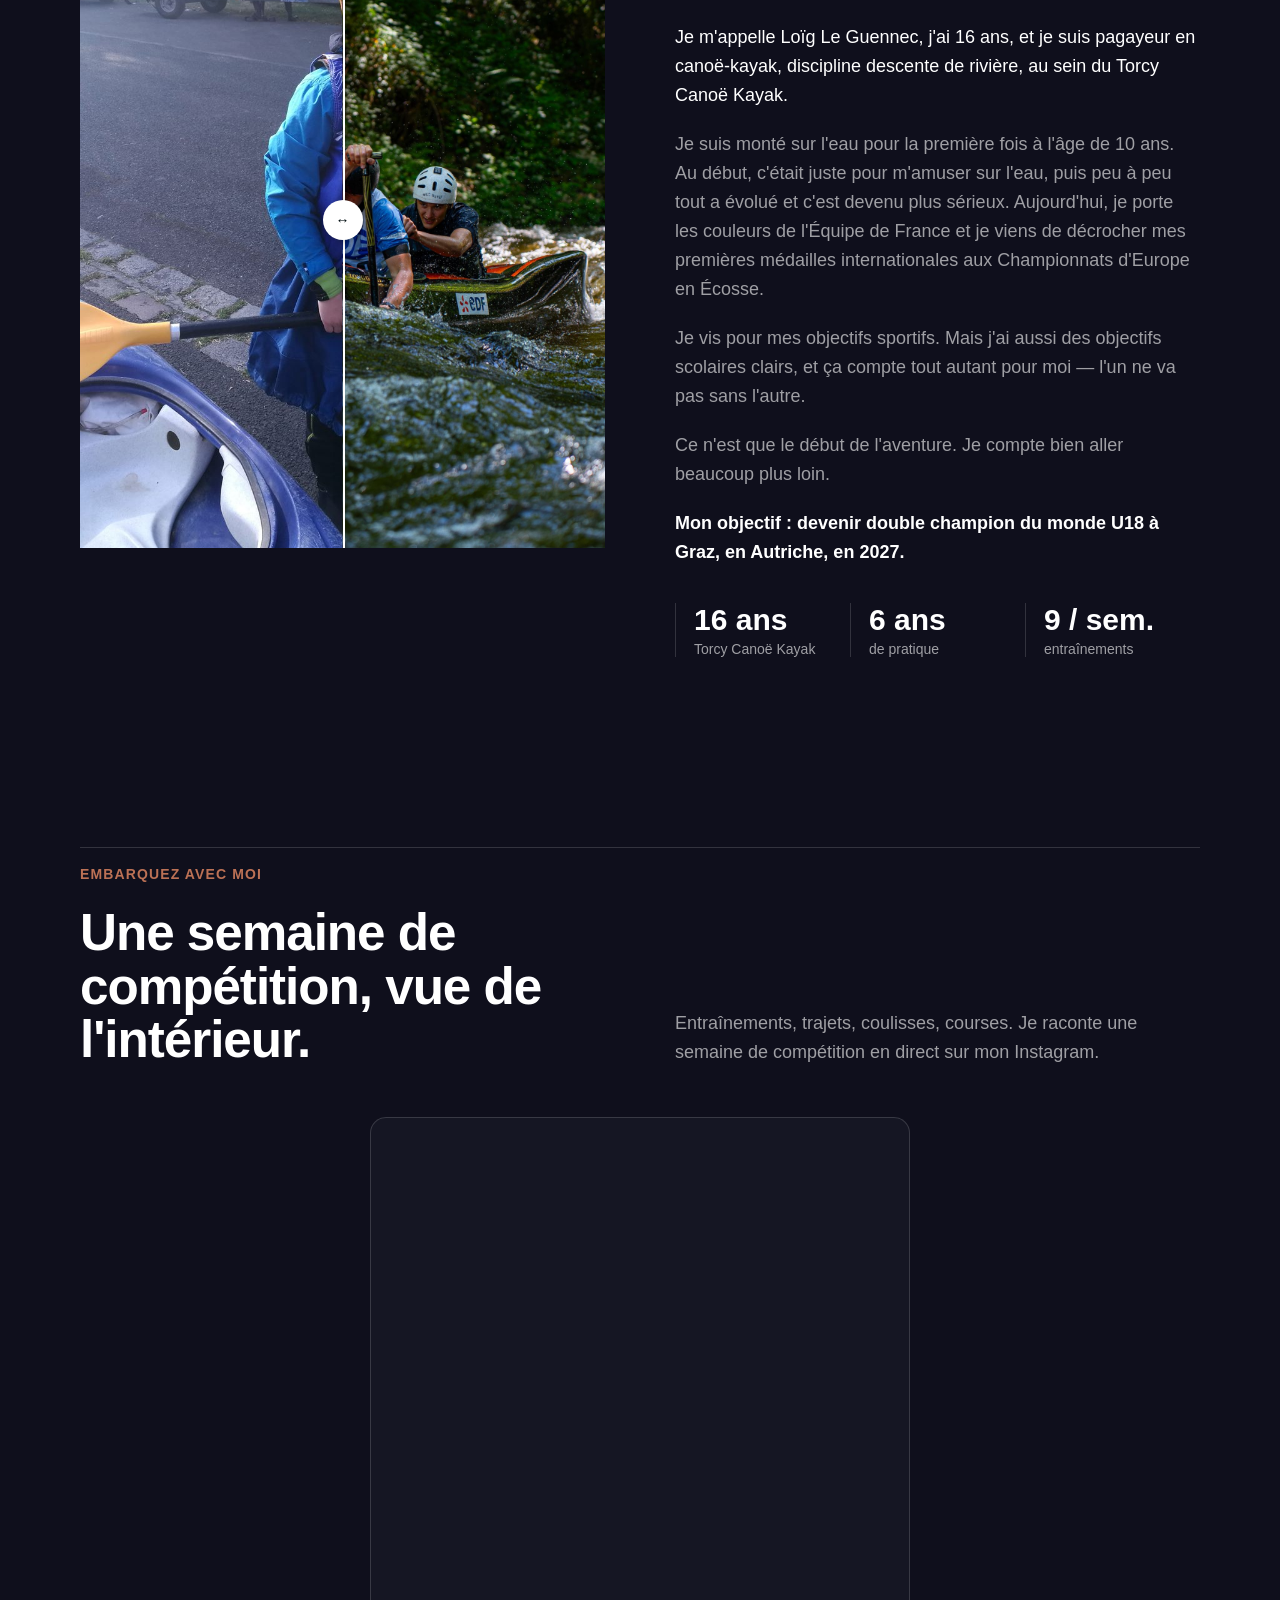
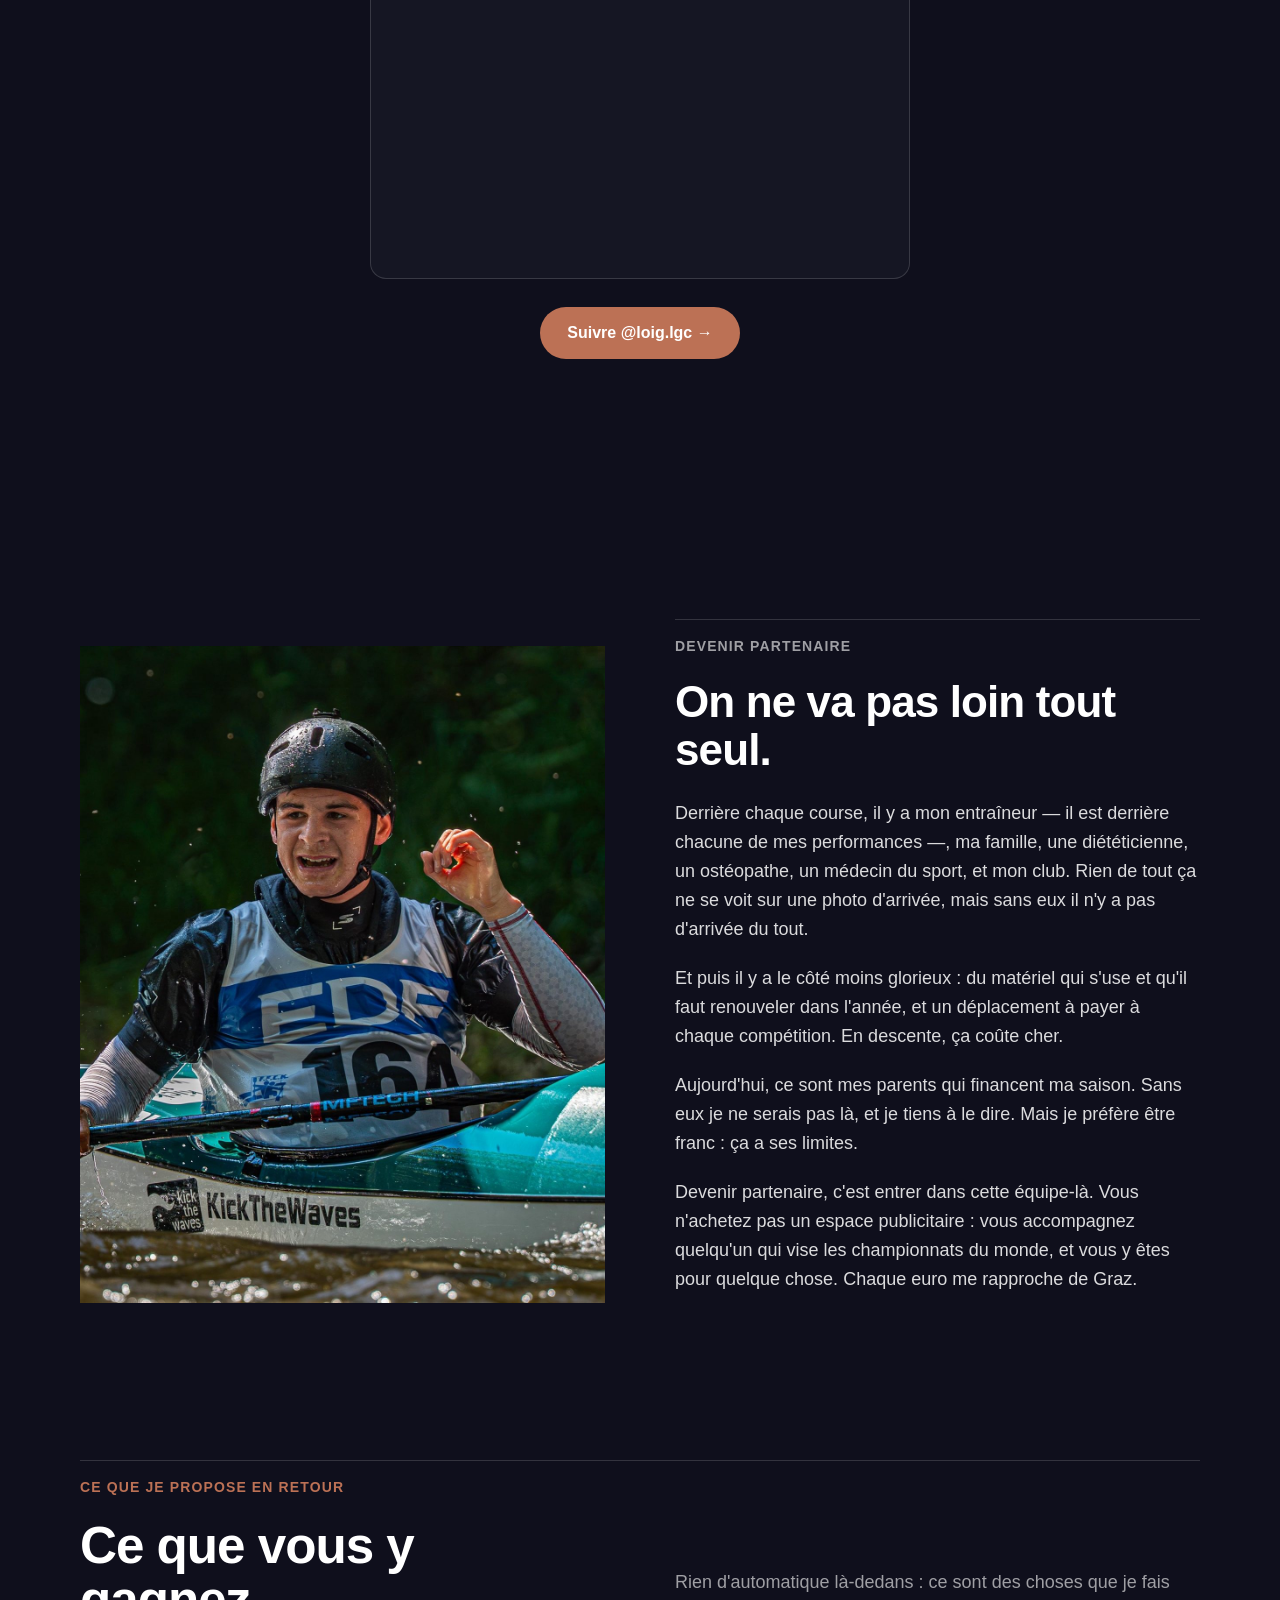
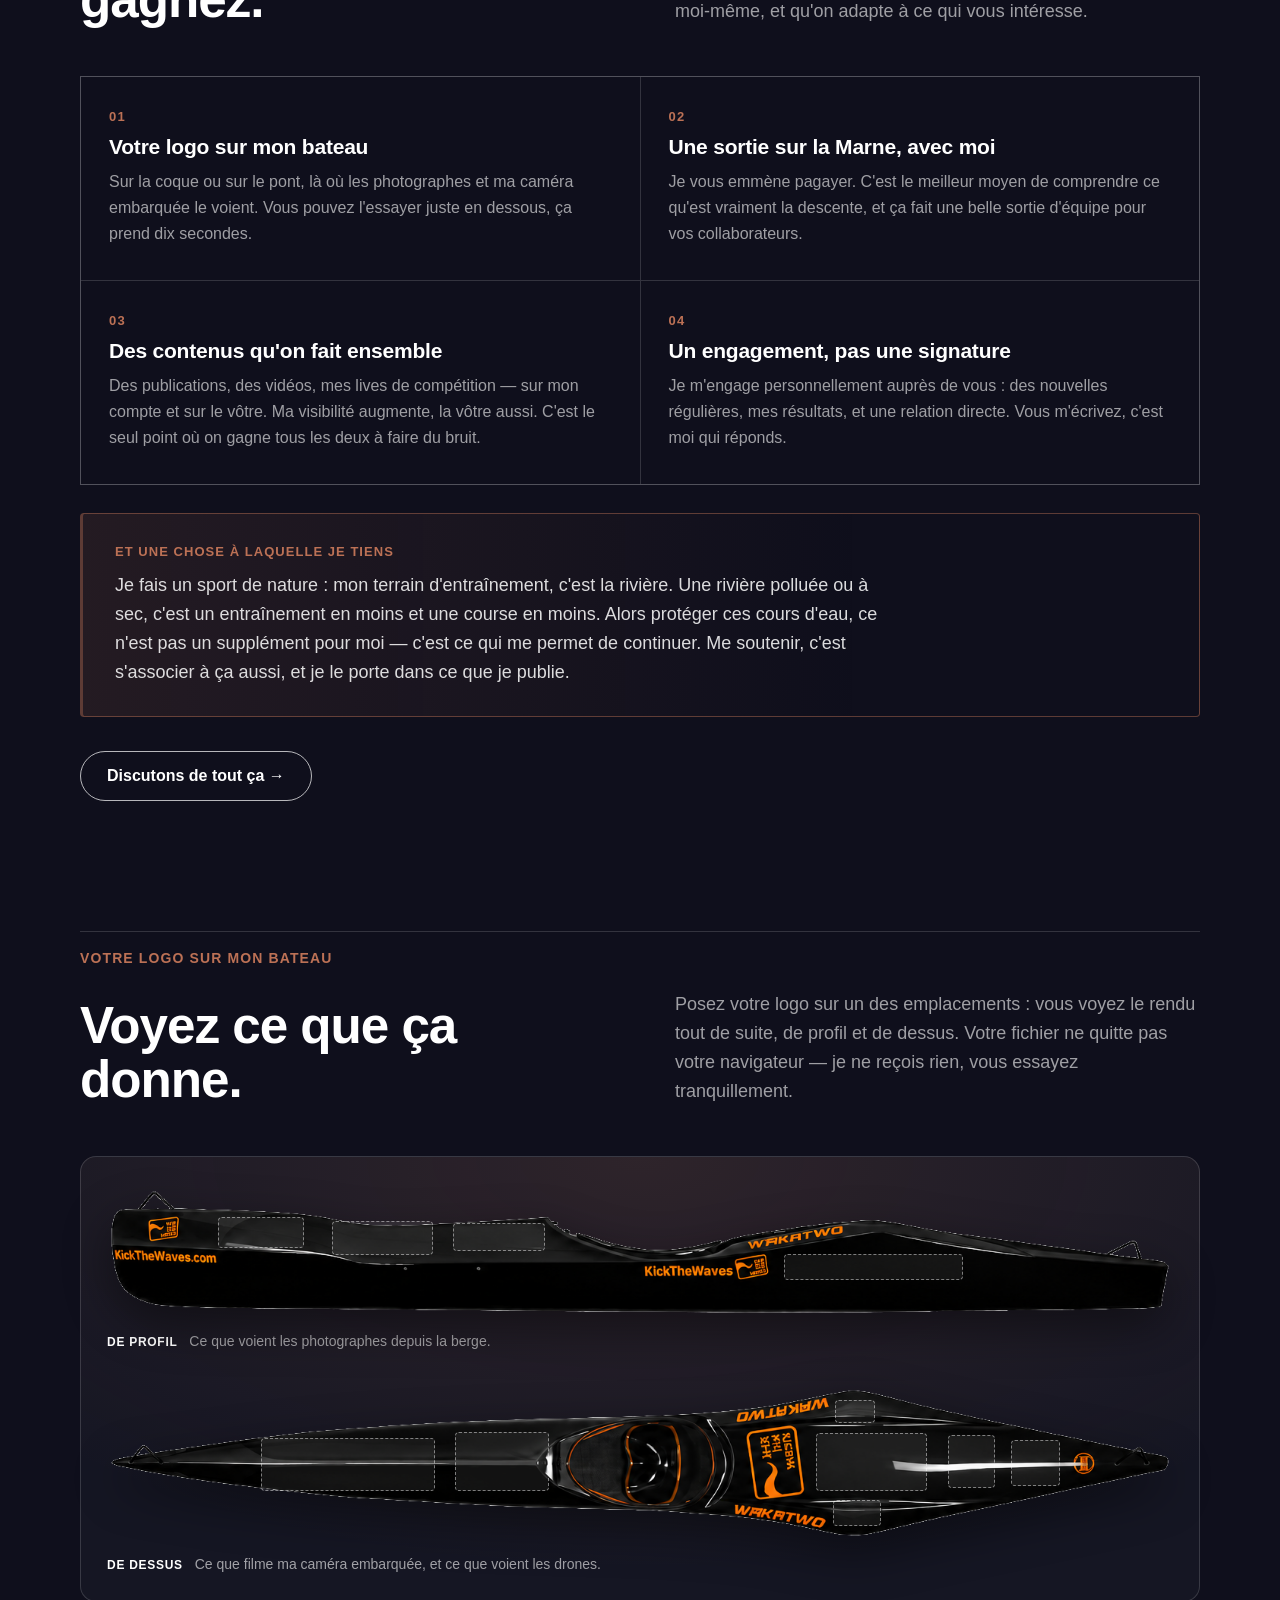
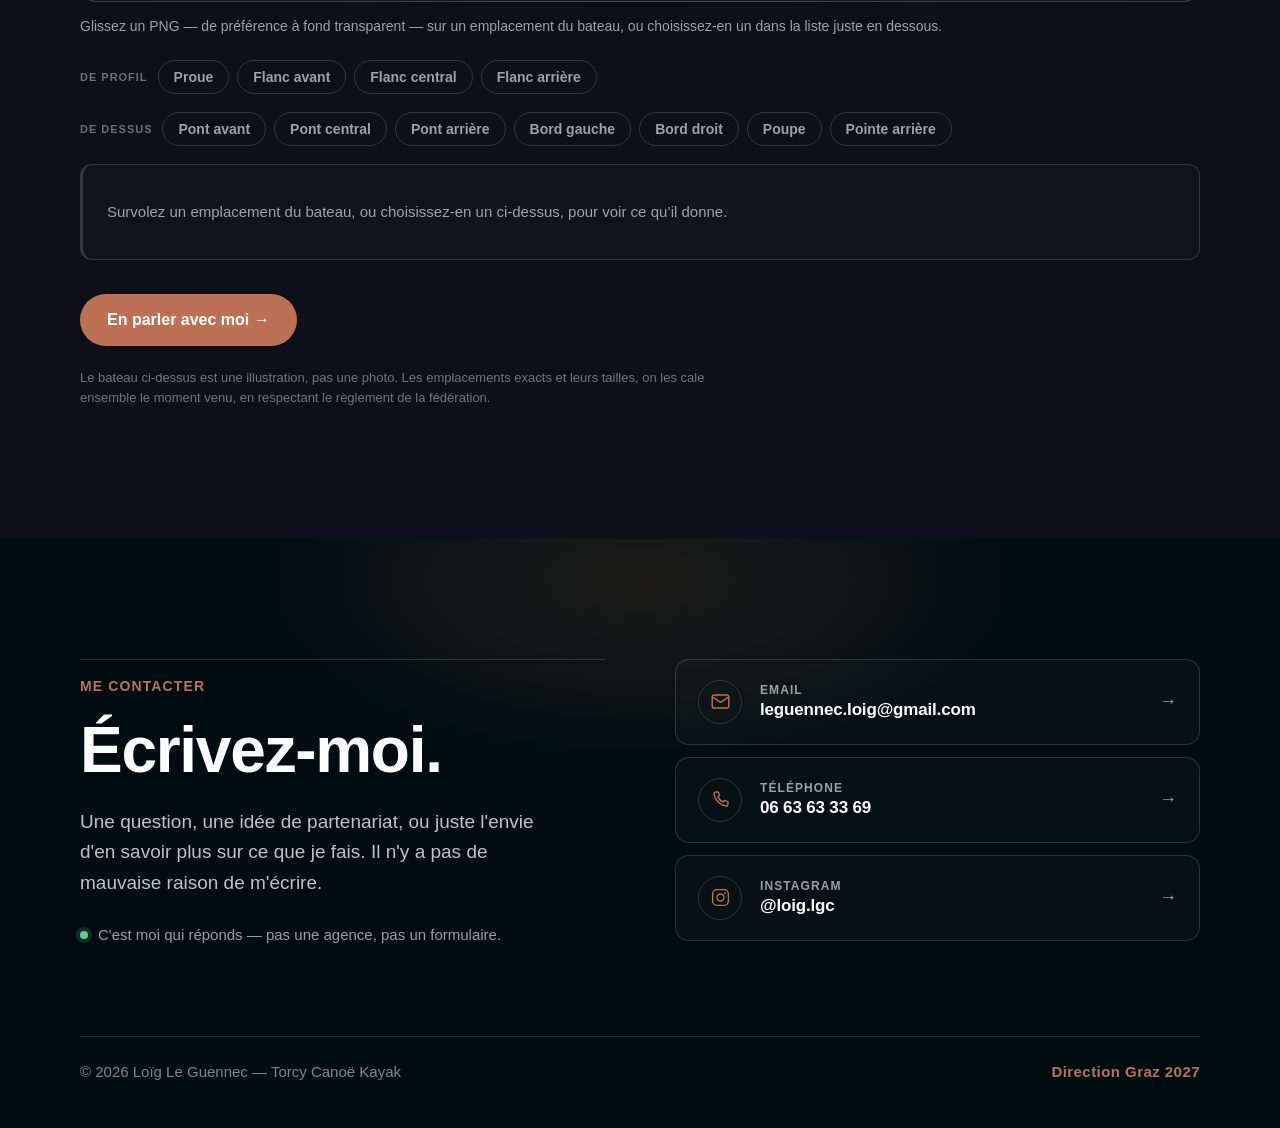
==== commit 0ecac3b2: "Configurateur : navigation compacte au lieu des onze cartes Les onze emplacements etaient rendus en " ====
--- a/index.html
+++ b/index.html
@@ -290,9 +290,14 @@
       <p class="config__drop" id="configDrop" aria-hidden="true">Lâchez, je le pose au bon endroit</p>
     </div>
 
-    <p class="config__hint">Glissez un PNG — de préférence à fond transparent — sur un emplacement, ou passez par les boutons ci-dessous.</p>
-
-    <div class="config__cards" id="configCards"></div>
+    <p class="config__hint">Glissez un PNG — de préférence à fond transparent — sur un emplacement du bateau, ou choisissez-en un dans la liste juste en dessous.</p>
+
+    <div class="config__browser">
+      <div class="config__chips" id="configChips"></div>
+      <div class="config__detail" id="configDetail"></div>
+    </div>
+
+    <div class="config__placed" id="configPlaced" hidden></div>
 
     <div class="config__actions">
       <span class="config__count" id="configCount" hidden></span>
@@ -379,14 +384,64 @@
 <div class="modal" id="contactModal" hidden>
   <div class="modal__overlay" data-modal-close></div>
   <div class="modal__card" role="dialog" aria-modal="true" aria-labelledby="modalTitle">
-    <button class="modal__close" type="button" data-modal-close aria-label="Fermer">×</button>
+    <button class="modal__close" type="button" data-modal-close aria-label="Fermer">
+      <svg viewBox="0 0 24 24" fill="none" stroke="currentColor" stroke-width="1.8" stroke-linecap="round" aria-hidden="true">
+        <path d="M6 6l12 12M18 6L6 18"/>
+      </svg>
+    </button>
+
     <p class="modal__eyebrow">Me contacter</p>
-    <h3 class="modal__title" id="modalTitle">Discutons de notre partenariat.</h3>
+    <h3 class="modal__title" id="modalTitle">Discutons de votre partenariat.</h3>
+    <p class="modal__lead">Dites-moi ce qui vous intéresse, on part de là. Il n'y a pas de mauvaise raison de m'écrire.</p>
+
     <div class="modal__links">
-      <a href="mailto:leguennec.loig@gmail.com">Email<span>leguennec.loig@gmail.com</span></a>
-      <a href="tel:+33663633369">Téléphone<span>06 63 63 33 69</span></a>
-      <a href="https://instagram.com/loig.lgc" target="_blank" rel="noopener">Instagram<span>@loig.lgc</span></a>
-    </div>
+      <a class="fcard fcard--light" href="mailto:leguennec.loig@gmail.com">
+        <span class="fcard__icon" aria-hidden="true">
+          <svg viewBox="0 0 24 24" fill="none" stroke="currentColor" stroke-width="1.6" stroke-linecap="round" stroke-linejoin="round">
+            <rect x="2.5" y="4.5" width="19" height="15" rx="2.5"/>
+            <path d="M3 7l9 6 9-6"/>
+          </svg>
+        </span>
+        <span class="fcard__body">
+          <span class="fcard__label">Email</span>
+          <span class="fcard__value">leguennec.loig@gmail.com</span>
+        </span>
+        <span class="fcard__arrow" aria-hidden="true">→</span>
+      </a>
+
+      <a class="fcard fcard--light" href="tel:+33663633369">
+        <span class="fcard__icon" aria-hidden="true">
+          <svg viewBox="0 0 24 24" fill="none" stroke="currentColor" stroke-width="1.6" stroke-linecap="round" stroke-linejoin="round">
+            <path d="M6.5 3.5h3l1.5 4-2 1.5a12 12 0 0 0 6 6l1.5-2 4 1.5v3a2 2 0 0 1-2.2 2A17 17 0 0 1 4.5 5.7 2 2 0 0 1 6.5 3.5z"/>
+          </svg>
+        </span>
+        <span class="fcard__body">
+          <span class="fcard__label">Téléphone</span>
+          <span class="fcard__value">06 63 63 33 69</span>
+        </span>
+        <span class="fcard__arrow" aria-hidden="true">→</span>
+      </a>
+
+      <a class="fcard fcard--light" href="https://instagram.com/loig.lgc" target="_blank" rel="noopener">
+        <span class="fcard__icon" aria-hidden="true">
+          <svg viewBox="0 0 24 24" fill="none" stroke="currentColor" stroke-width="1.6" stroke-linecap="round" stroke-linejoin="round">
+            <rect x="3" y="3" width="18" height="18" rx="5"/>
+            <circle cx="12" cy="12" r="4"/>
+            <circle cx="17.2" cy="6.8" r="1.1" fill="currentColor" stroke="none"/>
+          </svg>
+        </span>
+        <span class="fcard__body">
+          <span class="fcard__label">Instagram</span>
+          <span class="fcard__value">@loig.lgc</span>
+        </span>
+        <span class="fcard__arrow" aria-hidden="true">→</span>
+      </a>
+    </div>
+
+    <p class="modal__sign">
+      <span class="modal__sign-dot" aria-hidden="true"></span>
+      C'est moi qui réponds — pas une agence, pas un formulaire.
+    </p>
   </div>
 </div>
 
--- a/styles.css
+++ b/styles.css
@@ -745,58 +745,128 @@
   padding: 24px;
 }
 .modal[hidden] { display: none; }
-.modal__overlay { position: absolute; inset: 0; background: rgba(0, 13, 16, 0.75); }
+.modal__overlay {
+  position: absolute;
+  inset: 0;
+  background: rgba(0, 13, 16, 0.78);
+  -webkit-backdrop-filter: blur(4px);
+  backdrop-filter: blur(4px);
+}
 
 .modal__card {
   position: relative;
   background: var(--modal-bg);
   color: var(--modal-text);
-  border-radius: 20px;
-  max-width: 460px;
+  border-radius: 22px;
+  max-width: 520px;
   width: 100%;
-  padding: 44px 40px;
+  padding: 44px 40px 38px;
   max-height: calc(100vh - 48px);
   overflow-y: auto;
-}
+  box-shadow: 0 30px 70px rgba(0, 0, 0, 0.5);
+}
+
 .modal__close {
   position: absolute;
-  top: 20px;
-  right: 20px;
-  background: none;
-  border: none;
-  font-size: 22px;
-  line-height: 1;
+  top: 18px;
+  right: 18px;
+  width: 38px;
+  height: 38px;
+  display: flex;
+  align-items: center;
+  justify-content: center;
+  background: transparent;
+  border: 1px solid var(--modal-rule);
+  border-radius: 50%;
   cursor: pointer;
   color: var(--modal-muted);
   font-family: inherit;
-}
-.modal__close:hover { color: var(--modal-text); }
+  transition: border-color 0.2s ease, color 0.2s ease, background-color 0.2s ease;
+}
+.modal__close svg { width: 17px; height: 17px; display: block; }
+.modal__close:hover {
+  border-color: var(--accent);
+  color: var(--accent);
+  background: rgba(188, 113, 85, 0.08);
+}
 
 .modal__eyebrow {
+  font-size: 13px;
+  letter-spacing: 0.09em;
+  text-transform: uppercase;
+  color: var(--accent);
+  font-weight: 700;
+  margin: 0 0 14px;
+}
+
+.modal__title {
+  font-size: 30px;
+  line-height: 1.12;
+  font-weight: 700;
+  letter-spacing: -0.02em;
+  margin: 0 0 14px;
+  max-width: 380px;
+}
+
+.modal__lead {
+  font-size: 16px;
+  line-height: 1.6;
+  color: #5c5c66;
+  margin: 0 0 26px;
+}
+
+.modal__links { display: flex; flex-direction: column; gap: 10px; }
+
+.modal__sign {
+  display: flex;
+  align-items: center;
+  gap: 10px;
   font-size: 14px;
-  letter-spacing: 0.08em;
-  text-transform: uppercase;
+  line-height: 1.5;
   color: var(--modal-muted);
-  font-weight: 700;
-  margin: 0 0 14px;
-}
-.modal__title {
-  font-size: 28px;
-  font-weight: 700;
-  letter-spacing: -0.02em;
-  margin: 0 0 26px;
-}
-.modal__links { display: flex; flex-direction: column; border-top: 1px solid var(--modal-rule); }
-.modal__links a {
-  display: block;
-  padding: 18px 0;
-  border-bottom: 1px solid var(--modal-rule);
-  font-size: 17px;
-  transition: color 0.2s ease;
-}
-.modal__links a:last-child { border-bottom: none; }
-.modal__links a span { display: block; font-size: 14px; color: var(--modal-muted); }
-.modal__links a:hover { color: var(--accent); }
+  margin: 24px 0 0;
+}
+.modal__sign-dot {
+  flex: none;
+  width: 8px;
+  height: 8px;
+  border-radius: 50%;
+  background: #35b36a;
+  box-shadow: 0 0 0 4px rgba(53, 179, 106, 0.15);
+}
+
+/* Variante claire des cartes de contact, pour la popup */
+.fcard--light {
+  border-color: var(--modal-rule);
+  background: #fbfafa;
+  color: var(--modal-text);
+  padding: 16px 18px;
+  gap: 15px;
+  border-radius: 12px;
+}
+.fcard--light:hover {
+  border-color: var(--accent);
+  background: rgba(188, 113, 85, 0.07);
+  color: var(--modal-text);
+}
+.fcard--light .fcard__icon { border-color: var(--modal-rule); color: var(--accent); width: 40px; height: 40px; }
+.fcard--light:hover .fcard__icon {
+  border-color: rgba(188, 113, 85, 0.55);
+  background: rgba(188, 113, 85, 0.12);
+}
+.fcard--light .fcard__label { color: var(--modal-muted); }
+.fcard--light .fcard__value { font-size: 16px; }
+.fcard--light .fcard__arrow { color: var(--modal-muted); }
+.fcard--light:hover .fcard__arrow { color: var(--accent); }
+
+@media (max-width: 520px) {
+  .modal { padding: 16px; }
+  .modal__card { padding: 36px 22px 30px; border-radius: 18px; }
+  .modal__title { font-size: 25px; }
+  .modal__lead { font-size: 15px; margin-bottom: 22px; }
+  .fcard--light { padding: 14px 14px; gap: 12px; }
+  .fcard--light .fcard__value { font-size: 15px; }
+}
 
 /* ---------------------------------------------------------
    Responsive
@@ -1063,37 +1133,6 @@
   margin: 16px 0 0;
 }
 
-.config__cards {
-  display: grid;
-  grid-template-columns: repeat(auto-fit, minmax(min(320px, 100%), 1fr));
-  gap: 14px;
-  margin-top: 34px;
-}
-
-.config__card {
-  border: 1px solid var(--rule);
-  border-radius: 12px;
-  padding: 18px;
-  display: flex;
-  flex-direction: column;
-  gap: 9px;
-  transition: border-color 0.2s ease;
-}
-.config__card.is-filled { border-color: rgba(188, 113, 85, 0.65); }
-
-.config__card-name { font-size: 16px; font-weight: 700; }
-.config__card-meta {
-  font-size: 12px;
-  color: var(--accent);
-  font-weight: 700;
-  letter-spacing: 0.05em;
-  text-transform: uppercase;
-}
-.config__card-note { font-size: 14px; line-height: 1.5; color: var(--muted); margin: 0; }
-
-.config__card-controls { display: flex; align-items: center; gap: 12px; margin-top: 4px; }
-.config__card-controls input[type="range"] { flex: 1; accent-color: var(--accent); min-width: 0; }
-
 .config__btn {
   background: transparent;
   border: 1px solid rgba(255, 255, 255, 0.35);
@@ -1105,7 +1144,7 @@
   font-weight: 700;
   cursor: pointer;
   white-space: nowrap;
-  transition: border-color 0.2s ease, background-color 0.2s ease;
+  transition: border-color 0.2s ease, background-color 0.2s ease, color 0.2s ease;
 }
 .config__btn:hover { border-color: #fff; background: rgba(255, 255, 255, 0.08); }
 .config__btn--remove { border-color: rgba(255, 255, 255, 0.25); color: var(--muted); }
@@ -1179,3 +1218,173 @@
   .nature { padding: 24px 20px; }
   .nature__text { font-size: 17px; }
 }
+
+/* ---------------------------------------------------------
+   Configurateur — navigation compacte des emplacements
+   --------------------------------------------------------- */
+
+.config__browser { margin-top: 26px; }
+
+.config__chips {
+  display: flex;
+  flex-wrap: wrap;
+  gap: 18px 26px;
+  margin-bottom: 18px;
+}
+
+.config__chip-group {
+  display: flex;
+  align-items: center;
+  flex-wrap: wrap;
+  gap: 8px;
+}
+
+.config__chip-label {
+  font-size: 11px;
+  letter-spacing: 0.09em;
+  text-transform: uppercase;
+  font-weight: 700;
+  color: rgba(255, 255, 255, 0.4);
+  margin-right: 2px;
+}
+
+.config__chip {
+  background: transparent;
+  border: 1px solid var(--rule);
+  border-radius: 1000px;
+  color: var(--muted);
+  padding: 8px 15px;
+  font: inherit;
+  font-size: 14px;
+  font-weight: 700;
+  cursor: pointer;
+  transition: color 0.15s ease, border-color 0.15s ease, background-color 0.15s ease;
+}
+.config__chip:hover { color: #fff; border-color: rgba(255, 255, 255, 0.45); }
+.config__chip.is-active {
+  color: #fff;
+  border-color: var(--accent);
+  background: rgba(188, 113, 85, 0.18);
+}
+.config__chip.is-filled::before {
+  content: '';
+  display: inline-block;
+  width: 6px;
+  height: 6px;
+  border-radius: 50%;
+  background: var(--accent);
+  margin-right: 7px;
+  vertical-align: 1px;
+}
+
+.config__detail {
+  display: flex;
+  align-items: center;
+  gap: 24px;
+  min-height: 96px;
+  padding: 20px 24px;
+  border: 1px solid var(--rule);
+  border-left: 3px solid var(--accent);
+  border-radius: 12px;
+  background: rgba(255, 255, 255, 0.02);
+}
+.config__detail.is-empty {
+  display: flex;
+  align-items: center;
+  border-left-color: var(--rule);
+  color: var(--muted);
+  font-size: 15px;
+  line-height: 1.5;
+}
+
+.config__detail-head {
+  display: flex;
+  align-items: baseline;
+  flex-wrap: wrap;
+  gap: 4px 12px;
+  margin-bottom: 6px;
+}
+.config__detail-meta {
+  font-size: 12px;
+  letter-spacing: 0.06em;
+  text-transform: uppercase;
+  font-weight: 700;
+  color: var(--accent);
+}
+.config__detail-name { font-size: 19px; font-weight: 700; letter-spacing: -0.01em; }
+.config__detail-note {
+  font-size: 15px;
+  line-height: 1.55;
+  color: var(--muted);
+  margin: 0;
+  max-width: 620px;
+}
+.config__detail-btn { margin-left: auto; flex: none; font-size: 15px; padding: 13px 22px; }
+
+/* L'emplacement décrit se signale sur le bateau */
+.config__zone.is-active {
+  border-color: var(--accent);
+  box-shadow: 0 0 0 3px rgba(188, 113, 85, 0.3);
+}
+.config__zone.is-active .config__zone-tag { opacity: 1; }
+
+/* --- Logos posés --- */
+
+.config__placed { margin-top: 26px; }
+.config__placed[hidden] { display: none !important; }
+
+.config__placed-title {
+  font-size: 12px;
+  letter-spacing: 0.09em;
+  text-transform: uppercase;
+  font-weight: 700;
+  color: rgba(255, 255, 255, 0.45);
+  margin: 0 0 12px;
+}
+
+.config__row {
+  display: flex;
+  align-items: center;
+  gap: 16px;
+  padding: 12px 16px;
+  border: 1px solid var(--rule);
+  border-radius: 10px;
+  margin-bottom: 8px;
+}
+.config__row:last-child { margin-bottom: 0; }
+
+.config__row-thumb {
+  flex: none;
+  width: 46px;
+  height: 34px;
+  border-radius: 6px;
+  background: rgba(255, 255, 255, 0.06);
+  display: flex;
+  align-items: center;
+  justify-content: center;
+  overflow: hidden;
+}
+.config__row-thumb img { max-width: 80%; max-height: 76%; object-fit: contain; display: block; }
+
+.config__row-name { font-size: 15px; font-weight: 700; min-width: 0; }
+.config__row-name span { font-weight: 400; color: var(--muted); }
+
+.config__row-size {
+  flex: 1;
+  min-width: 80px;
+  max-width: 220px;
+  margin-left: auto;
+  accent-color: var(--accent);
+}
+
+@media (max-width: 760px) {
+  .config__chips { gap: 14px 16px; }
+  .config__chip { font-size: 13px; padding: 7px 13px; }
+  .config__detail { flex-direction: column; align-items: flex-start; gap: 16px; padding: 18px; }
+  .config__detail-btn { margin-left: 0; width: 100%; text-align: center; }
+  .config__row { flex-wrap: wrap; gap: 10px 12px; }
+  .config__row-name { flex: 1 1 auto; }
+  .config__row-thumb + .config__row-name { min-width: calc(100% - 62px); }
+  .config__row-size { max-width: none; flex: 1 1 55%; margin-left: 0; order: 2; }
+  .config__row .config__btn { order: 3; margin-left: auto; }
+}
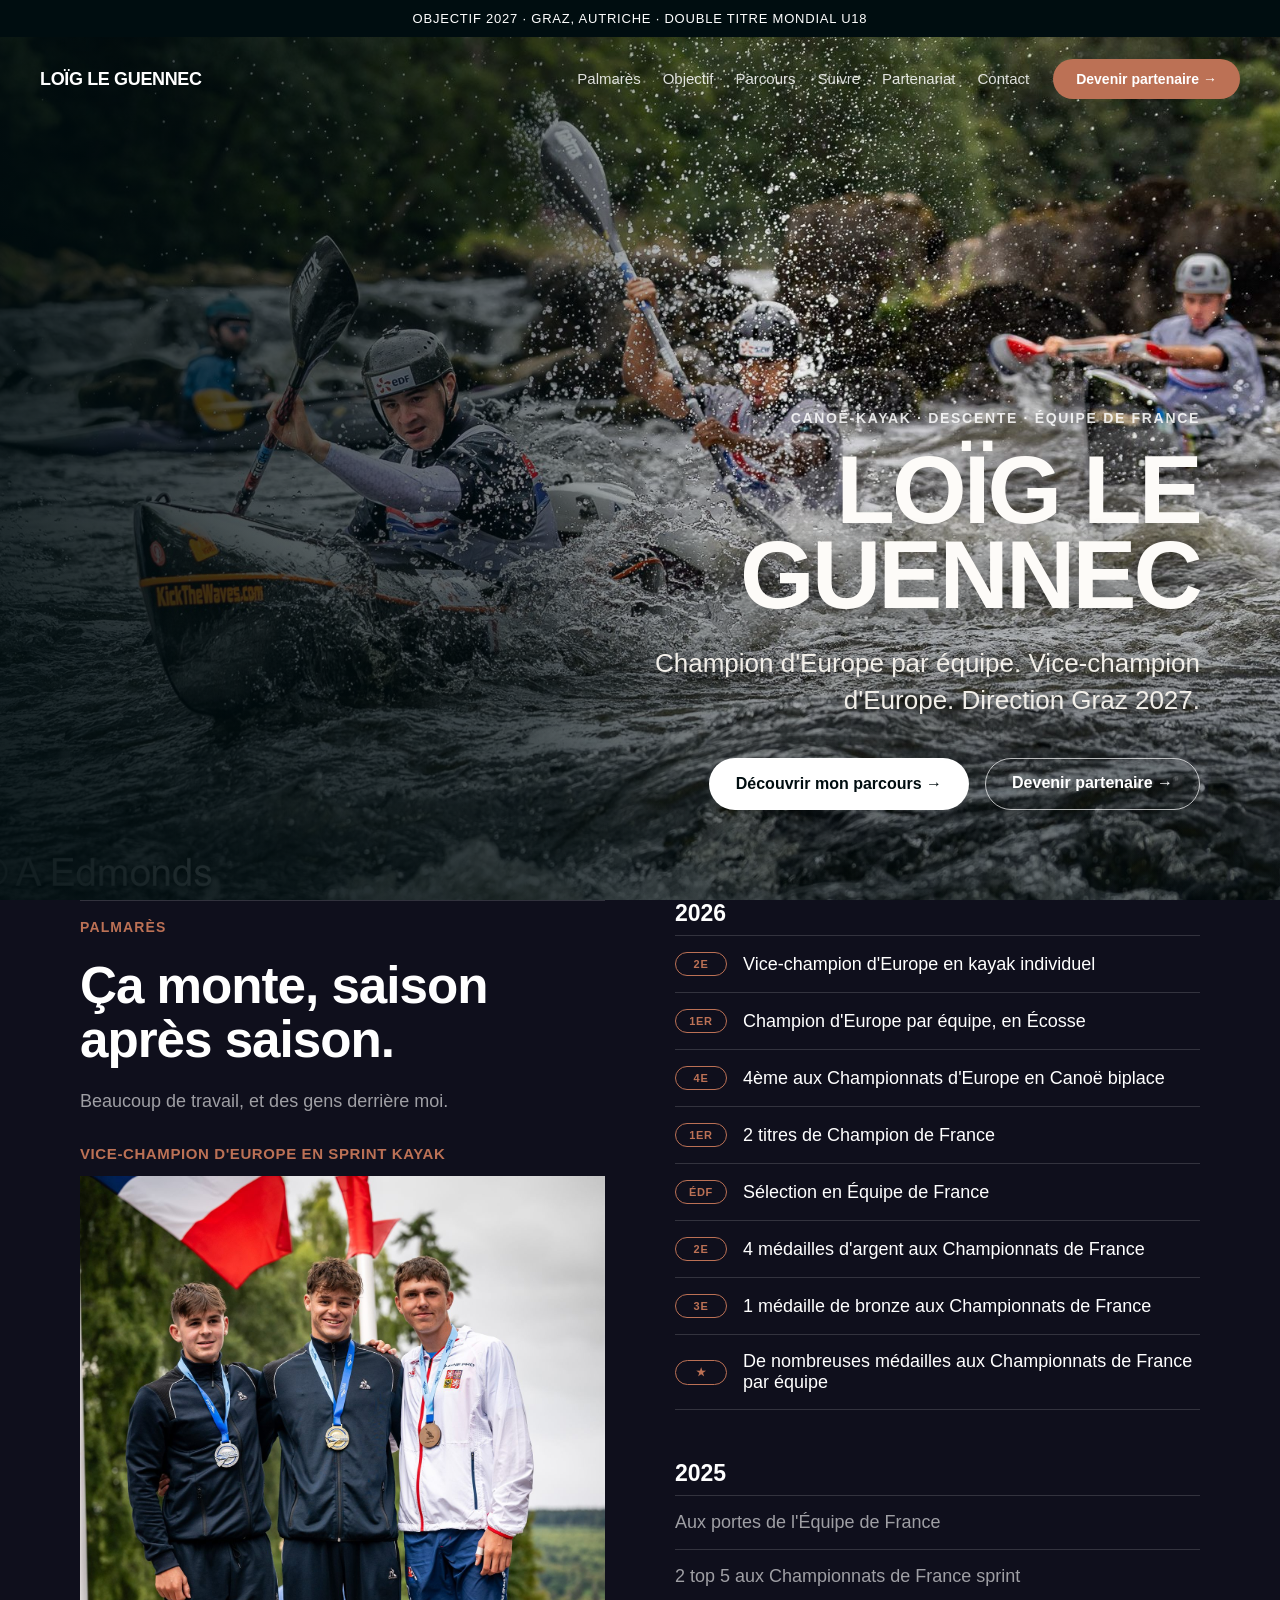
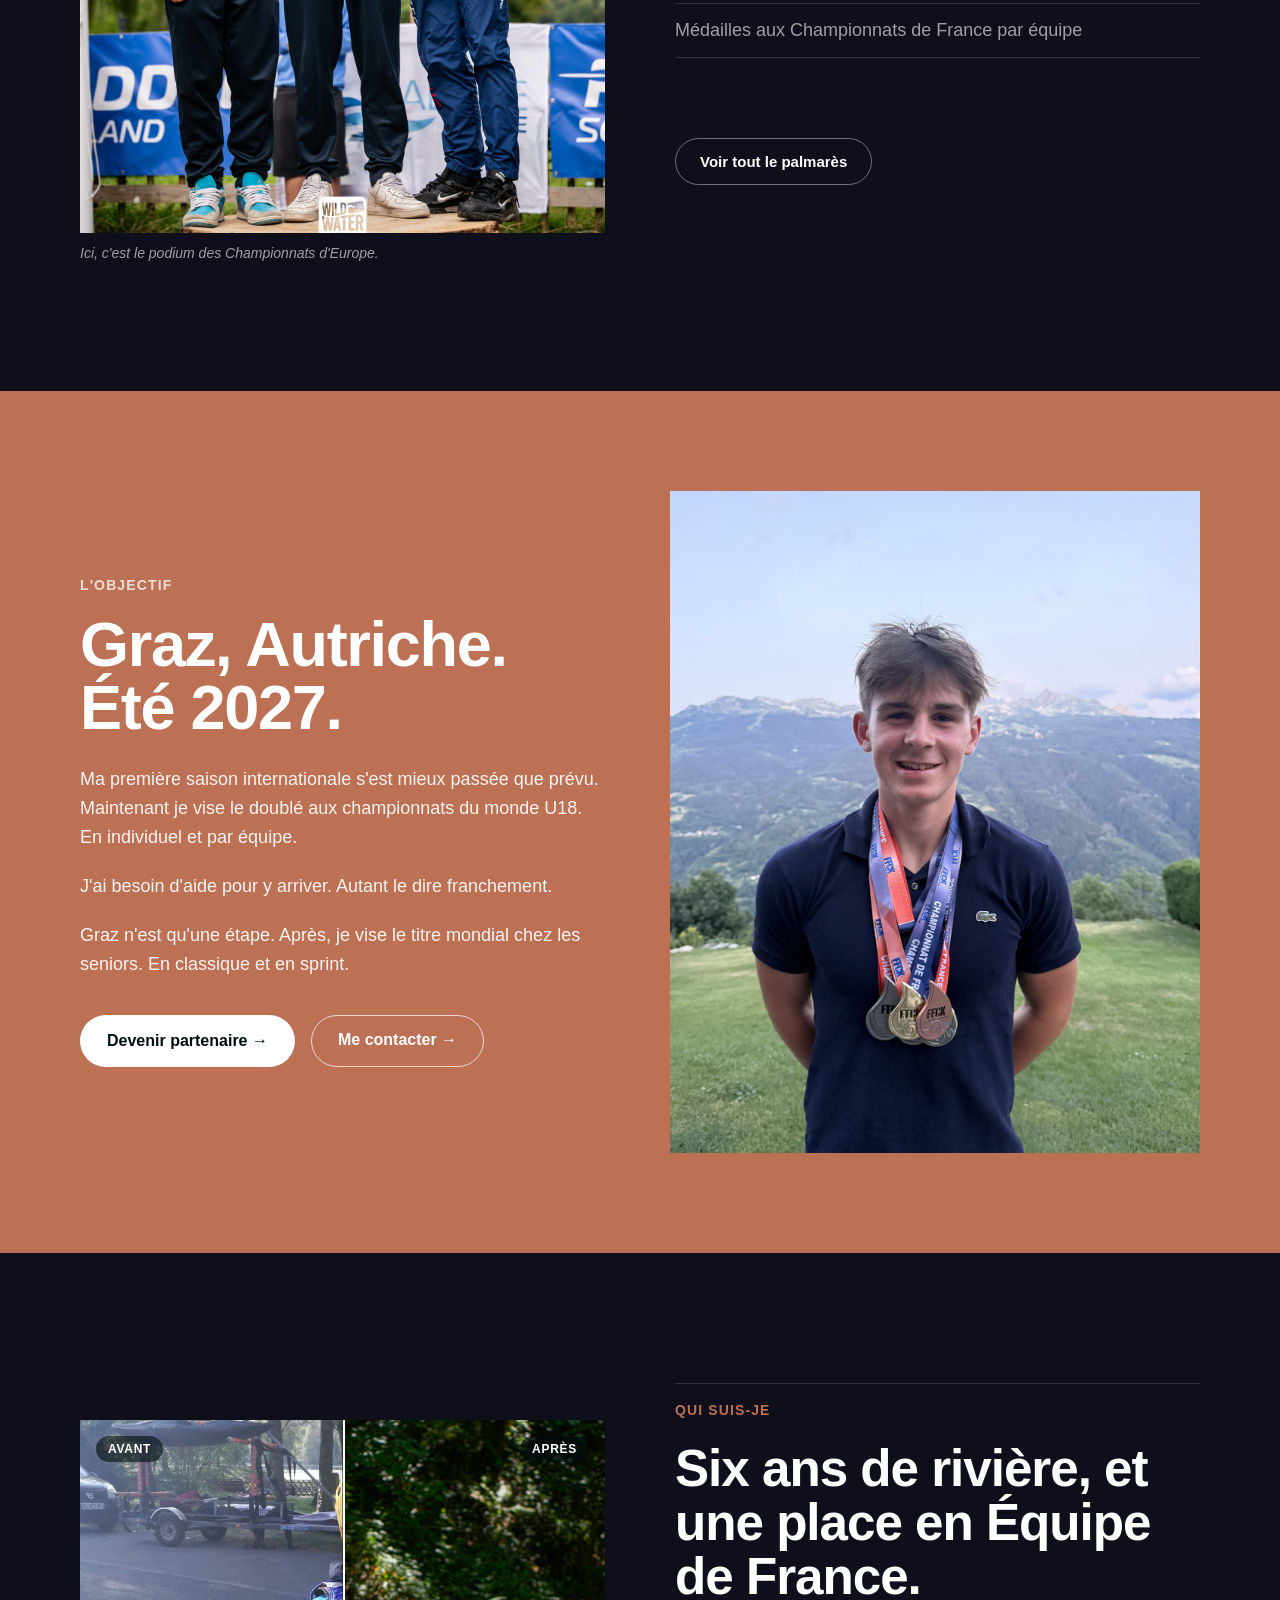
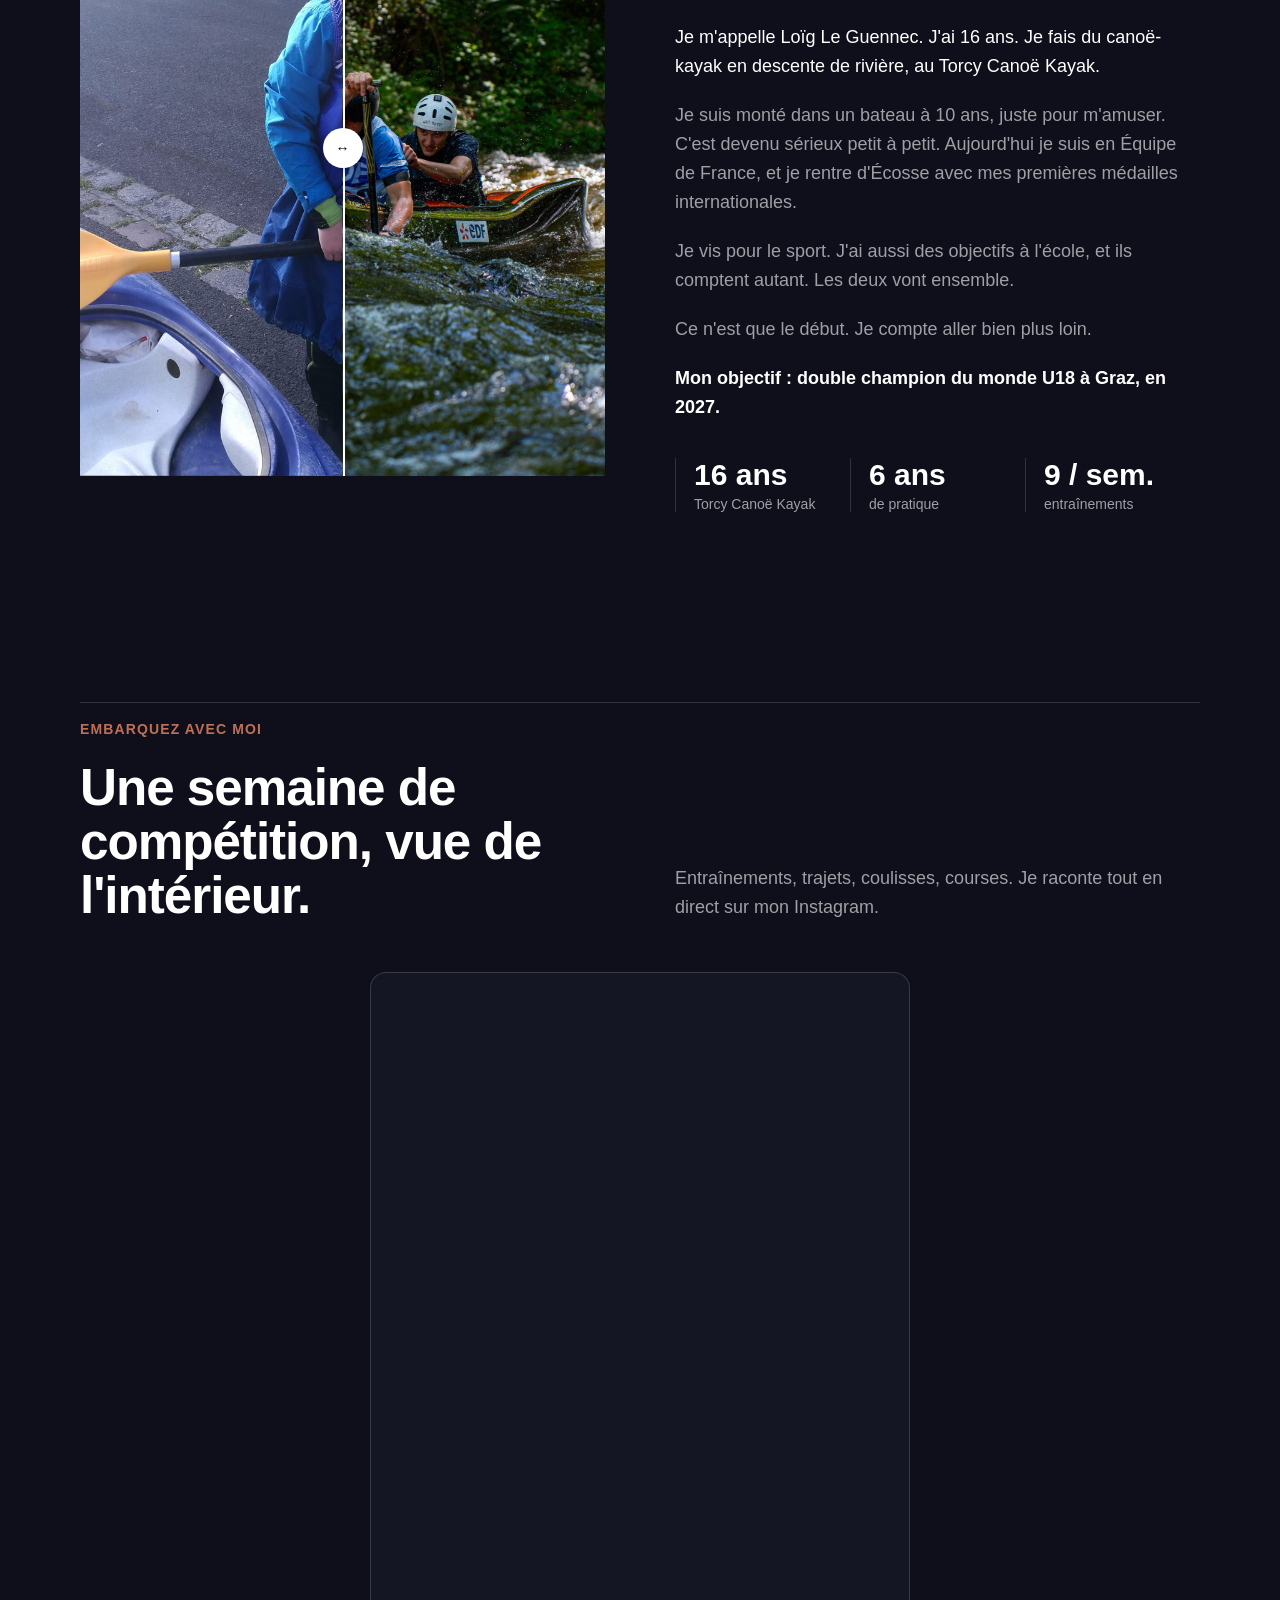
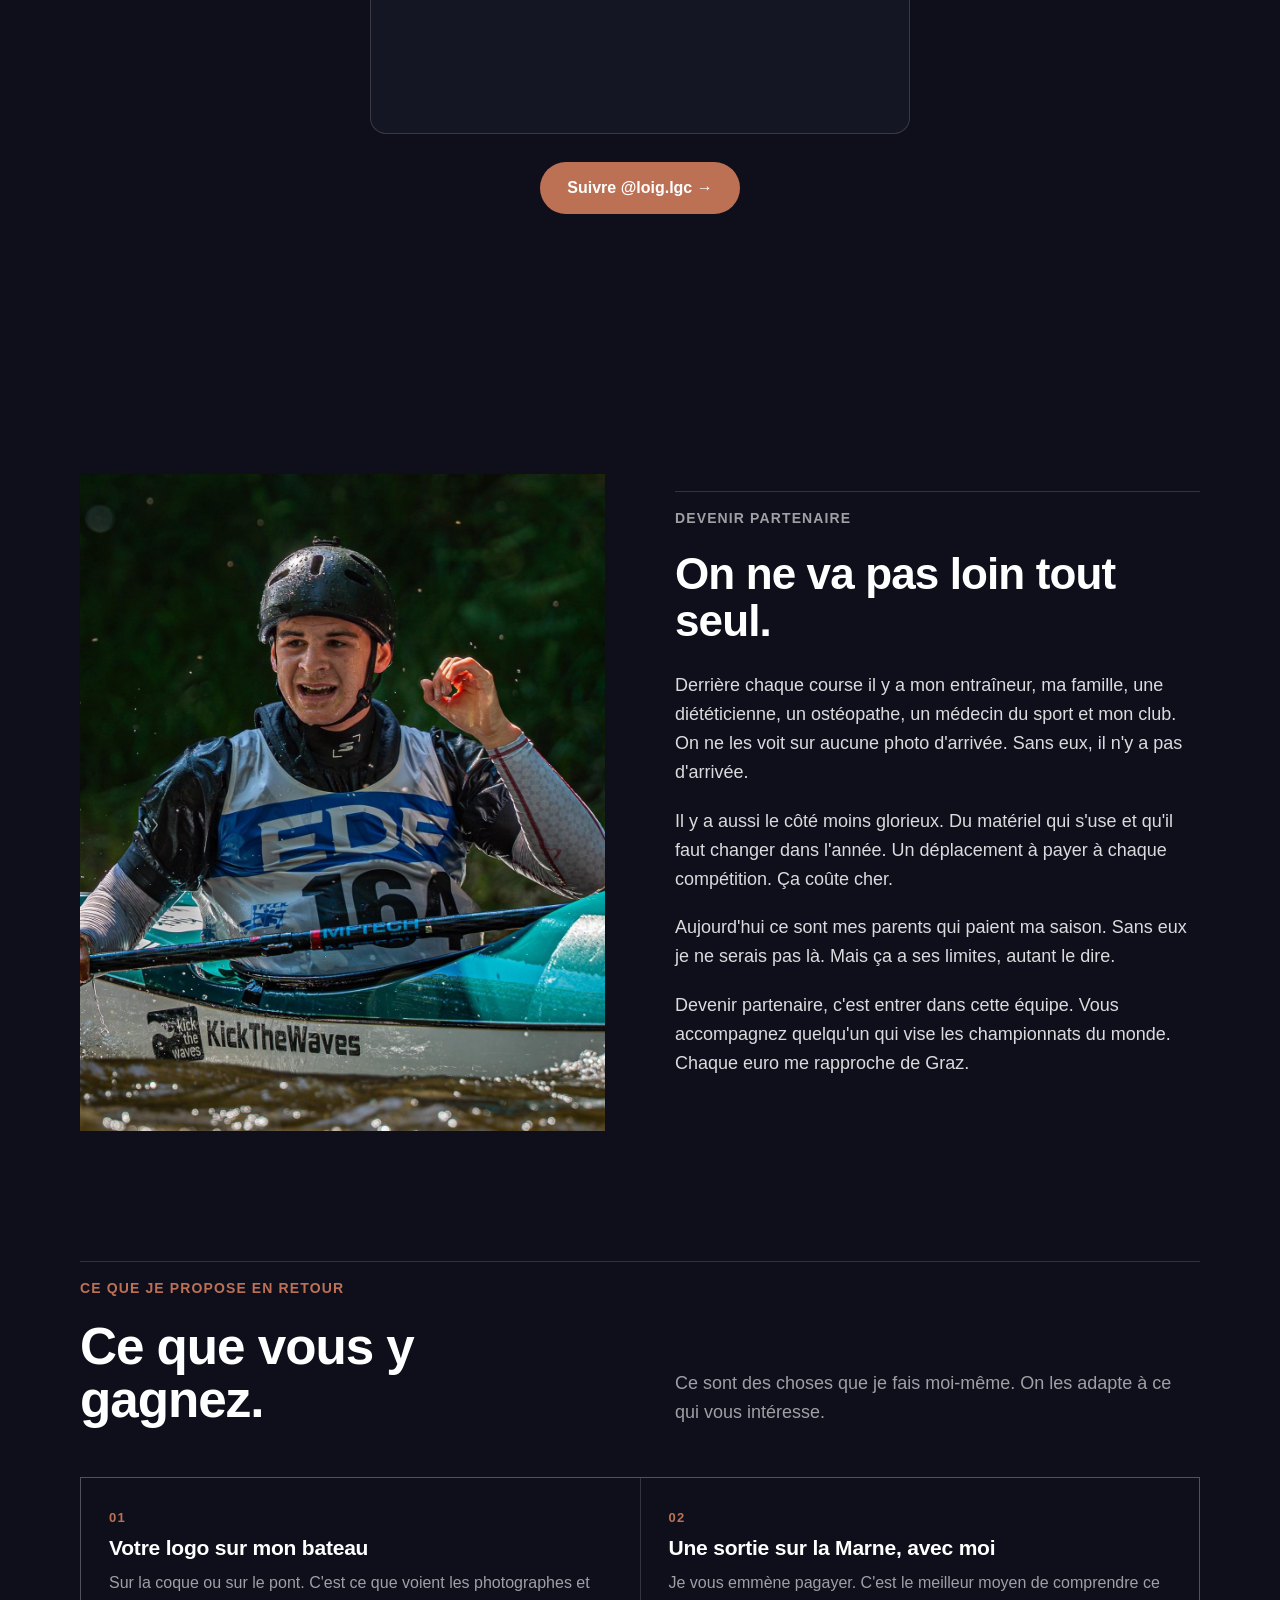
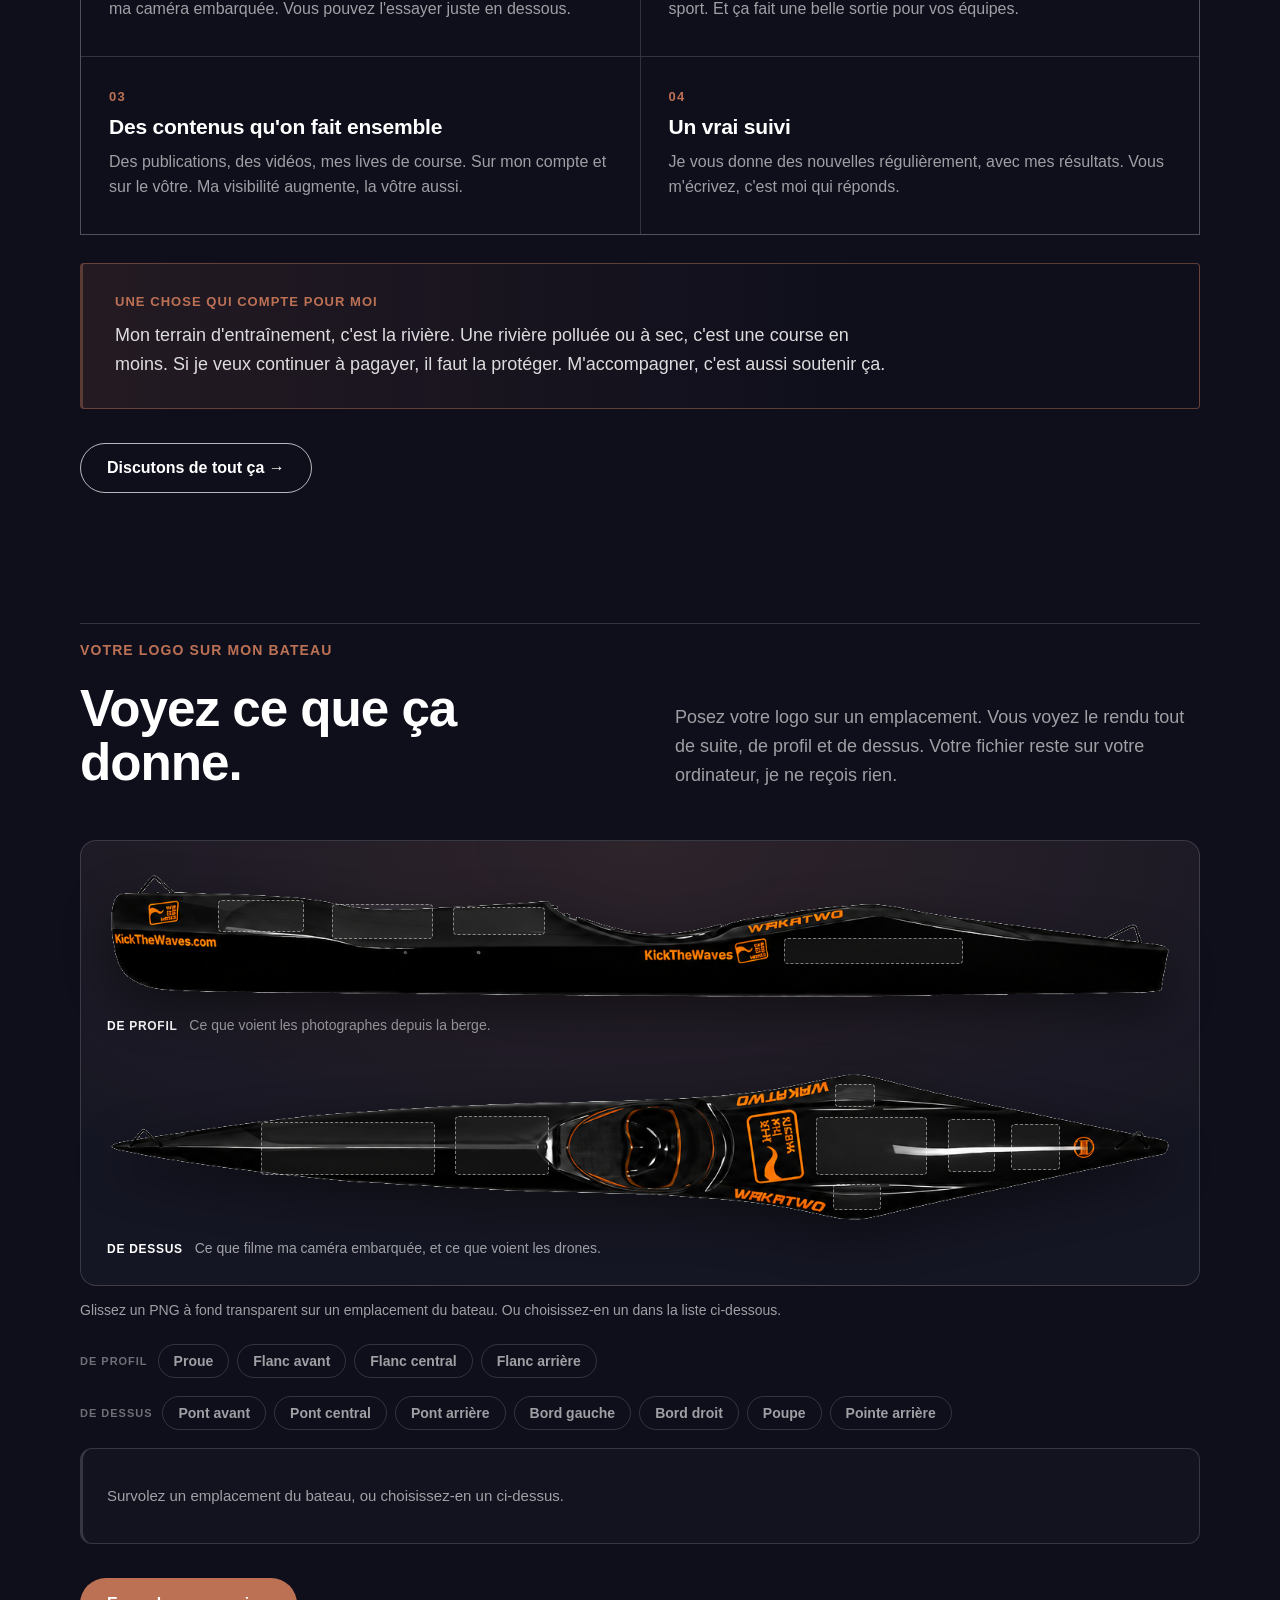
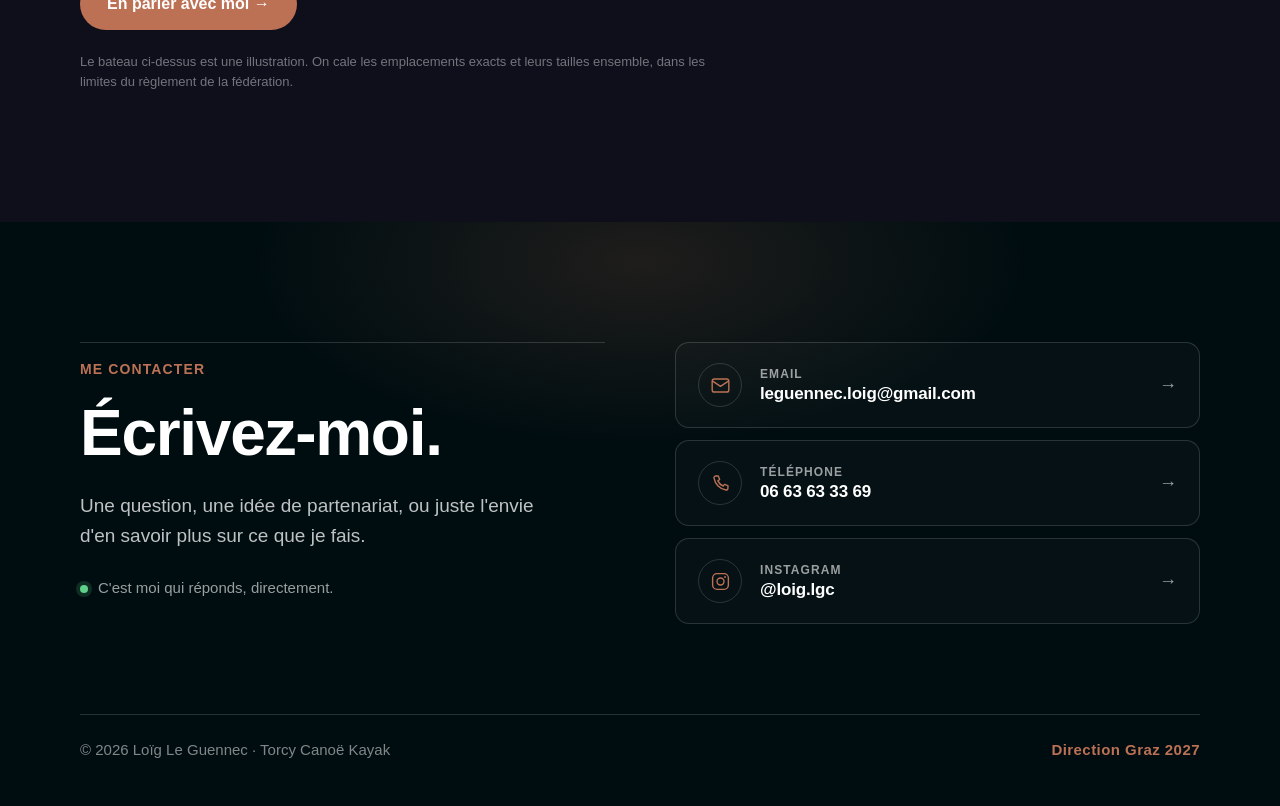
==== commit 5f755219: "Copywriting : phrases courtes, suppression des tirets cadratins Passe sur l'ensemble des textes visi" ====
--- a/index.html
+++ b/index.html
@@ -3,7 +3,7 @@
 <head>
 <meta charset="utf-8">
 <meta name="viewport" content="width=device-width, initial-scale=1">
-<title>Loïg Le Guennec — Canoë-kayak, descente, Équipe de France</title>
+<title>Loïg Le Guennec | Canoë-kayak descente, Équipe de France</title>
 <meta name="description" content="Loïg Le Guennec, 16 ans, pagayeur en canoë-kayak descente au Torcy Canoë Kayak. Champion d'Europe par équipe, vice-champion d'Europe. Objectif : double titre mondial U18 à Graz 2027. Devenez partenaire.">
 <meta name="author" content="Loïg Le Guennec">
 <meta name="theme-color" content="#0f0f1c">
@@ -12,7 +12,7 @@
 <meta property="og:type" content="website">
 <meta property="og:locale" content="fr_FR">
 <meta property="og:site_name" content="Loïg Le Guennec">
-<meta property="og:title" content="Loïg Le Guennec — Canoë-kayak, descente, Équipe de France">
+<meta property="og:title" content="Loïg Le Guennec | Canoë-kayak descente, Équipe de France">
 <meta property="og:description" content="Champion d'Europe par équipe. Vice-champion d'Europe. Direction Graz 2027.">
 <meta property="og:image" content="assets/hero-action2.jpg">
 <meta name="twitter:card" content="summary_large_image">
@@ -28,7 +28,7 @@
 
 <!-- ============ Header fixe : bandeau + nav ============ -->
 <header class="header">
-  <div class="announce">Objectif 2027 — Graz, Autriche — Double titre mondial U18</div>
+  <div class="announce">Objectif 2027 · Graz, Autriche · Double titre mondial U18</div>
 
   <nav class="nav" id="nav" aria-label="Navigation principale">
     <a class="nav__logo" href="#top">LOÏG LE GUENNEC</a>
@@ -75,7 +75,7 @@
     <div class="palmares__aside">
       <p class="eyebrow eyebrow--rule eyebrow--accent">Palmarès</p>
       <h2 class="h2" id="palmares-title">Ça monte, saison après saison.</h2>
-      <p class="lead muted">Grâce au travail, et aux gens qui sont derrière moi.</p>
+      <p class="lead muted">Beaucoup de travail, et des gens derrière moi.</p>
       <p class="palmares__highlight">Vice-champion d'Europe en sprint kayak</p>
       <figure class="figure figure--4x5">
         <img src="assets/palmares-podium2.jpg" width="1400" height="1867" loading="lazy" decoding="async"
@@ -89,8 +89,8 @@
       <div class="year">
         <h3 class="year__title">2026</h3>
         <ul class="results">
-          <li><span class="rank">2E</span><span>Vice-champion d'Europe en individuel — Kayak</span></li>
-          <li><span class="rank">1ER</span><span>Champion d'Europe par équipe — Écosse</span></li>
+          <li><span class="rank">2E</span><span>Vice-champion d'Europe en kayak individuel</span></li>
+          <li><span class="rank">1ER</span><span>Champion d'Europe par équipe, en Écosse</span></li>
           <li><span class="rank">4E</span><span>4ème aux Championnats d'Europe en Canoë biplace</span></li>
           <li><span class="rank">1ER</span><span>2 titres de Champion de France</span></li>
           <li><span class="rank">ÉDF</span><span>Sélection en Équipe de France</span></li>
@@ -138,9 +138,9 @@
       <div>
         <p class="eyebrow eyebrow--onaccent">L'objectif</p>
         <h2 class="h2 h2--xl" id="objectif-title">Graz, Autriche.<br>Été 2027.</h2>
-        <p class="objectif__p">Ma première saison internationale s'est mieux passée que ce que j'espérais. Du coup l'objectif est clair&nbsp;: devenir double champion du monde U18. En individuel et par équipe.</p>
-        <p class="objectif__p">Je peux y arriver avec votre aide. Sans soutien je n'irai pas aussi loin, et autant le dire clairement.</p>
-        <p class="objectif__p">Et Graz, ce n'est qu'une étape. Ensuite je veux devenir champion du monde chez les seniors, en classique comme en sprint.</p>
+        <p class="objectif__p">Ma première saison internationale s'est mieux passée que prévu. Maintenant je vise le doublé aux championnats du monde U18. En individuel et par équipe.</p>
+        <p class="objectif__p">J'ai besoin d'aide pour y arriver. Autant le dire franchement.</p>
+        <p class="objectif__p">Graz n'est qu'une étape. Après, je vise le titre mondial chez les seniors. En classique et en sprint.</p>
         <div class="actions">
           <a class="btn btn--light" href="#contact" data-contact-modal>Devenir partenaire →</a>
           <a class="btn btn--ghost" href="#contact" data-contact-modal>Me contacter →</a>
@@ -175,12 +175,12 @@
 
     <div>
       <p class="eyebrow eyebrow--rule eyebrow--accent">Qui suis-je</p>
-      <h2 class="h2" id="about-title">Seize ans, six ans d'eau vive, une équipe de France.</h2>
-      <p class="lead">Je m'appelle Loïg Le Guennec, j'ai 16 ans, et je suis pagayeur en canoë-kayak, discipline descente de rivière, au sein du Torcy Canoë Kayak.</p>
-      <p class="lead muted">Je suis monté sur l'eau pour la première fois à l'âge de 10 ans. Au début, c'était juste pour m'amuser sur l'eau, puis peu à peu tout a évolué et c'est devenu plus sérieux. Aujourd'hui, je porte les couleurs de l'Équipe de France et je viens de décrocher mes premières médailles internationales aux Championnats d'Europe en Écosse.</p>
-      <p class="lead muted">Je vis pour mes objectifs sportifs. Mais j'ai aussi des objectifs scolaires clairs, et ça compte tout autant pour moi — l'un ne va pas sans l'autre.</p>
-      <p class="lead muted">Ce n'est que le début de l'aventure. Je compte bien aller beaucoup plus loin.</p>
-      <p class="lead lead--strong">Mon objectif&nbsp;: devenir double champion du monde U18 à Graz, en Autriche, en 2027.</p>
+      <h2 class="h2" id="about-title">Six ans de rivière, et une place en Équipe de France.</h2>
+      <p class="lead">Je m'appelle Loïg Le Guennec. J'ai 16 ans. Je fais du canoë-kayak en descente de rivière, au Torcy Canoë Kayak.</p>
+      <p class="lead muted">Je suis monté dans un bateau à 10 ans, juste pour m'amuser. C'est devenu sérieux petit à petit. Aujourd'hui je suis en Équipe de France, et je rentre d'Écosse avec mes premières médailles internationales.</p>
+      <p class="lead muted">Je vis pour le sport. J'ai aussi des objectifs à l'école, et ils comptent autant. Les deux vont ensemble.</p>
+      <p class="lead muted">Ce n'est que le début. Je compte aller bien plus loin.</p>
+      <p class="lead lead--strong">Mon objectif&nbsp;: double champion du monde U18 à Graz, en 2027.</p>
 
       <div class="stats">
         <div class="stat"><span class="stat__value">16 ans</span><span class="stat__label">Torcy Canoë Kayak</span></div>
@@ -195,7 +195,7 @@
     <p class="eyebrow eyebrow--rule eyebrow--accent">Embarquez avec moi</p>
     <div class="split">
       <h2 class="h2" id="embarque-title">Une semaine de compétition, vue de l'intérieur.</h2>
-      <p class="lead muted">Entraînements, trajets, coulisses, courses. Je raconte une semaine de compétition en direct sur mon Instagram.</p>
+      <p class="lead muted">Entraînements, trajets, coulisses, courses. Je raconte tout en direct sur mon Instagram.</p>
     </div>
     <div class="embed">
       <iframe src="https://www.instagram.com/p/Das0fJRMYJb/embed" height="760" loading="lazy"
@@ -213,7 +213,7 @@
     <p class="eyebrow eyebrow--rule">Dans le bateau</p>
     <div class="split">
       <h2 class="h2" id="bateau-title">Embarquez avec moi, dans le bateau.</h2>
-      <p class="lead muted-strong">Une caméra sur le bateau, et vous voyez la rivière exactement comme je la vois.</p>
+      <p class="lead muted-strong">Une caméra sur le bateau. Vous voyez la rivière comme je la vois.</p>
     </div>
     <div class="video">
       <video id="bateauVideo" src="assets/dans-le-bateau.mp4" poster="assets/hero-action2.jpg"
@@ -230,10 +230,10 @@
     <div>
       <p class="eyebrow eyebrow--rule">Devenir partenaire</p>
       <h2 class="h2 h2--md" id="partenariat-title">On ne va pas loin tout seul.</h2>
-      <p class="lead lead--soft">Derrière chaque course, il y a mon entraîneur — il est derrière chacune de mes performances —, ma famille, une diététicienne, un ostéopathe, un médecin du sport, et mon club. Rien de tout ça ne se voit sur une photo d'arrivée, mais sans eux il n'y a pas d'arrivée du tout.</p>
-      <p class="lead lead--soft">Et puis il y a le côté moins glorieux : du matériel qui s'use et qu'il faut renouveler dans l'année, et un déplacement à payer à chaque compétition. En descente, ça coûte cher.</p>
-      <p class="lead lead--soft">Aujourd'hui, ce sont mes parents qui financent ma saison. Sans eux je ne serais pas là, et je tiens à le dire. Mais je préfère être franc : ça a ses limites.</p>
-      <p class="lead lead--soft">Devenir partenaire, c'est entrer dans cette équipe-là. Vous n'achetez pas un espace publicitaire : vous accompagnez quelqu'un qui vise les championnats du monde, et vous y êtes pour quelque chose. Chaque euro me rapproche de Graz.</p>
+      <p class="lead lead--soft">Derrière chaque course il y a mon entraîneur, ma famille, une diététicienne, un ostéopathe, un médecin du sport et mon club. On ne les voit sur aucune photo d'arrivée. Sans eux, il n'y a pas d'arrivée.</p>
+      <p class="lead lead--soft">Il y a aussi le côté moins glorieux. Du matériel qui s'use et qu'il faut changer dans l'année. Un déplacement à payer à chaque compétition. Ça coûte cher.</p>
+      <p class="lead lead--soft">Aujourd'hui ce sont mes parents qui paient ma saison. Sans eux je ne serais pas là. Mais ça a ses limites, autant le dire.</p>
+      <p class="lead lead--soft">Devenir partenaire, c'est entrer dans cette équipe. Vous accompagnez quelqu'un qui vise les championnats du monde. Chaque euro me rapproche de Graz.</p>
     </div>
   </section>
 
@@ -242,35 +242,35 @@
     <p class="eyebrow eyebrow--rule eyebrow--accent">Ce que je propose en retour</p>
     <div class="split">
       <h2 class="h2" id="contreparties-title">Ce que vous y gagnez.</h2>
-      <p class="lead muted">Rien d'automatique là-dedans : ce sont des choses que je fais moi-même, et qu'on adapte à ce qui vous intéresse.</p>
+      <p class="lead muted">Ce sont des choses que je fais moi-même. On les adapte à ce qui vous intéresse.</p>
     </div>
 
     <ul class="cp">
       <li class="cp__item">
         <span class="cp__num">01</span>
         <h3 class="cp__title">Votre logo sur mon bateau</h3>
-        <p class="cp__text">Sur la coque ou sur le pont, là où les photographes et ma caméra embarquée le voient. Vous pouvez l'essayer juste en dessous, ça prend dix secondes.</p>
+        <p class="cp__text">Sur la coque ou sur le pont. C'est ce que voient les photographes et ma caméra embarquée. Vous pouvez l'essayer juste en dessous.</p>
       </li>
       <li class="cp__item">
         <span class="cp__num">02</span>
         <h3 class="cp__title">Une sortie sur la Marne, avec moi</h3>
-        <p class="cp__text">Je vous emmène pagayer. C'est le meilleur moyen de comprendre ce qu'est vraiment la descente, et ça fait une belle sortie d'équipe pour vos collaborateurs.</p>
+        <p class="cp__text">Je vous emmène pagayer. C'est le meilleur moyen de comprendre ce sport. Et ça fait une belle sortie pour vos équipes.</p>
       </li>
       <li class="cp__item">
         <span class="cp__num">03</span>
         <h3 class="cp__title">Des contenus qu'on fait ensemble</h3>
-        <p class="cp__text">Des publications, des vidéos, mes lives de compétition — sur mon compte et sur le vôtre. Ma visibilité augmente, la vôtre aussi. C'est le seul point où on gagne tous les deux à faire du bruit.</p>
+        <p class="cp__text">Des publications, des vidéos, mes lives de course. Sur mon compte et sur le vôtre. Ma visibilité augmente, la vôtre aussi.</p>
       </li>
       <li class="cp__item">
         <span class="cp__num">04</span>
-        <h3 class="cp__title">Un engagement, pas une signature</h3>
-        <p class="cp__text">Je m'engage personnellement auprès de vous : des nouvelles régulières, mes résultats, et une relation directe. Vous m'écrivez, c'est moi qui réponds.</p>
+        <h3 class="cp__title">Un vrai suivi</h3>
+        <p class="cp__text">Je vous donne des nouvelles régulièrement, avec mes résultats. Vous m'écrivez, c'est moi qui réponds.</p>
       </li>
     </ul>
 
     <aside class="nature">
-      <p class="nature__label">Et une chose à laquelle je tiens</p>
-      <p class="nature__text">Je fais un sport de nature : mon terrain d'entraînement, c'est la rivière. Une rivière polluée ou à sec, c'est un entraînement en moins et une course en moins. Alors protéger ces cours d'eau, ce n'est pas un supplément pour moi — c'est ce qui me permet de continuer. Me soutenir, c'est s'associer à ça aussi, et je le porte dans ce que je publie.</p>
+      <p class="nature__label">Une chose qui compte pour moi</p>
+      <p class="nature__text">Mon terrain d'entraînement, c'est la rivière. Une rivière polluée ou à sec, c'est une course en moins. Si je veux continuer à pagayer, il faut la protéger. M'accompagner, c'est aussi soutenir ça.</p>
     </aside>
 
     <div class="config__actions">
@@ -283,14 +283,14 @@
     <p class="eyebrow eyebrow--rule eyebrow--accent">Votre logo sur mon bateau</p>
     <div class="split">
       <h2 class="h2" id="config-title">Voyez ce que ça donne.</h2>
-      <p class="lead muted">Posez votre logo sur un des emplacements : vous voyez le rendu tout de suite, de profil et de dessus. Votre fichier ne quitte pas votre navigateur — je ne reçois rien, vous essayez tranquillement.</p>
+      <p class="lead muted">Posez votre logo sur un emplacement. Vous voyez le rendu tout de suite, de profil et de dessus. Votre fichier reste sur votre ordinateur, je ne reçois rien.</p>
     </div>
 
     <div class="config__boats" id="configBoats">
       <p class="config__drop" id="configDrop" aria-hidden="true">Lâchez, je le pose au bon endroit</p>
     </div>
 
-    <p class="config__hint">Glissez un PNG — de préférence à fond transparent — sur un emplacement du bateau, ou choisissez-en un dans la liste juste en dessous.</p>
+    <p class="config__hint">Glissez un PNG à fond transparent sur un emplacement du bateau. Ou choisissez-en un dans la liste ci-dessous.</p>
 
     <div class="config__browser">
       <div class="config__chips" id="configChips"></div>
@@ -306,7 +306,7 @@
       <a class="btn btn--accent" href="#contact" data-contact-modal>En parler avec moi →</a>
     </div>
 
-    <p class="config__legal">Le bateau ci-dessus est une illustration, pas une photo. Les emplacements exacts et leurs tailles, on les cale ensemble le moment venu, en respectant le règlement de la fédération.</p>
+    <p class="config__legal">Le bateau ci-dessus est une illustration. On cale les emplacements exacts et leurs tailles ensemble, dans les limites du règlement de la fédération.</p>
 
     <input type="file" id="configFile" accept="image/png,image/jpeg,image/svg+xml,image/webp" hidden>
   </section>
@@ -320,10 +320,10 @@
       <div class="footer__intro">
         <p class="eyebrow eyebrow--rule eyebrow--accent">Me contacter</p>
         <h2 class="h2 h2--xxl">Écrivez-moi.</h2>
-        <p class="footer__lead">Une question, une idée de partenariat, ou juste l'envie d'en savoir plus sur ce que je fais. Il n'y a pas de mauvaise raison de m'écrire.</p>
+        <p class="footer__lead">Une question, une idée de partenariat, ou juste l'envie d'en savoir plus sur ce que je fais.</p>
         <p class="footer__sign">
           <span class="footer__sign-dot" aria-hidden="true"></span>
-          C'est moi qui réponds — pas une agence, pas un formulaire.
+          C'est moi qui réponds, directement.
         </p>
       </div>
 
@@ -374,7 +374,7 @@
     </div>
 
     <div class="footer__bottom">
-      <span>© 2026 Loïg Le Guennec — Torcy Canoë Kayak</span>
+      <span>© 2026 Loïg Le Guennec · Torcy Canoë Kayak</span>
       <span class="footer__goal">Direction Graz 2027</span>
     </div>
   </div>
@@ -392,7 +392,7 @@
 
     <p class="modal__eyebrow">Me contacter</p>
     <h3 class="modal__title" id="modalTitle">Discutons de votre partenariat.</h3>
-    <p class="modal__lead">Dites-moi ce qui vous intéresse, on part de là. Il n'y a pas de mauvaise raison de m'écrire.</p>
+    <p class="modal__lead">Dites-moi ce qui vous intéresse. On part de là.</p>
 
     <div class="modal__links">
       <a class="fcard fcard--light" href="mailto:leguennec.loig@gmail.com">
@@ -440,7 +440,7 @@
 
     <p class="modal__sign">
       <span class="modal__sign-dot" aria-hidden="true"></span>
-      C'est moi qui réponds — pas une agence, pas un formulaire.
+      C'est moi qui réponds, directement.
     </p>
   </div>
 </div>
@@ -450,7 +450,7 @@
   "@context": "https://schema.org",
   "@type": "Person",
   "name": "Loïg Le Guennec",
-  "jobTitle": "Athlète de canoë-kayak — descente de rivière",
+  "jobTitle": "Athlète de canoë-kayak, descente de rivière",
   "nationality": "FR",
   "email": "leguennec.loig@gmail.com",
   "telephone": "+33663633369",
